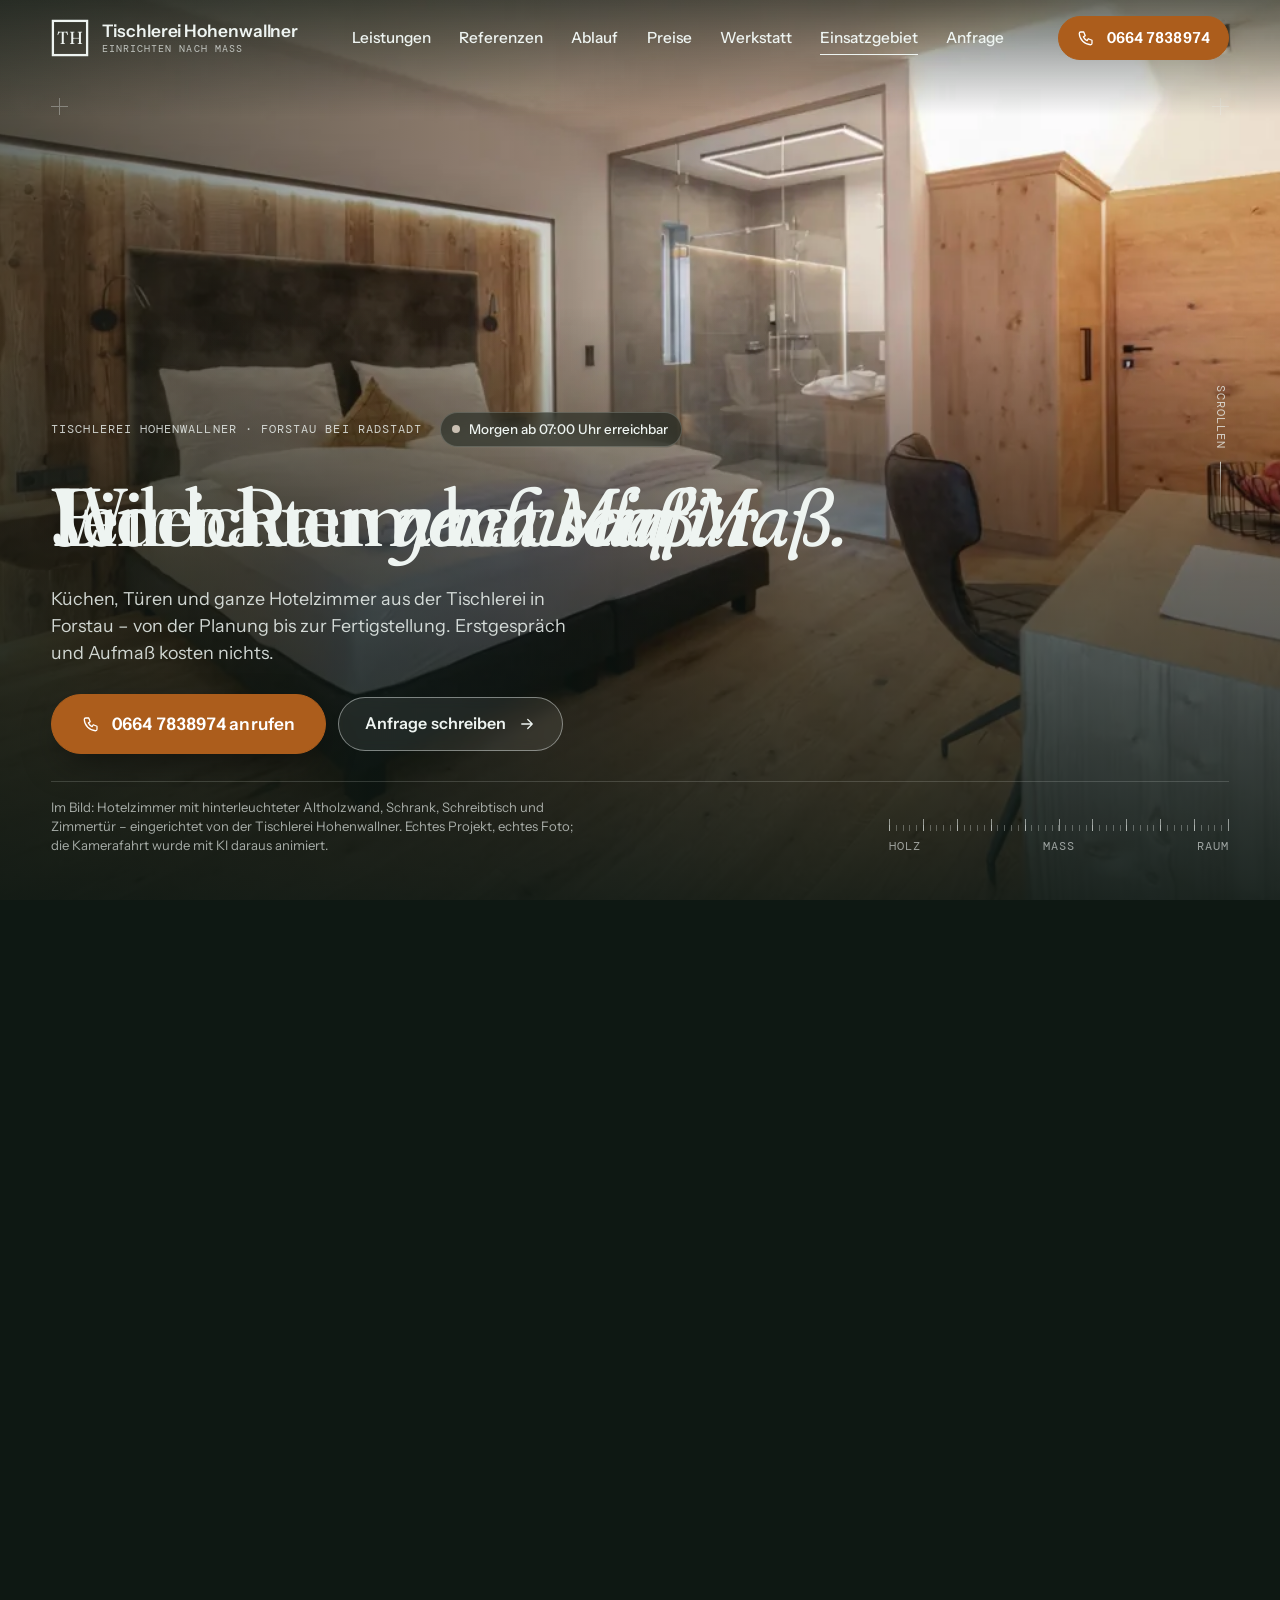
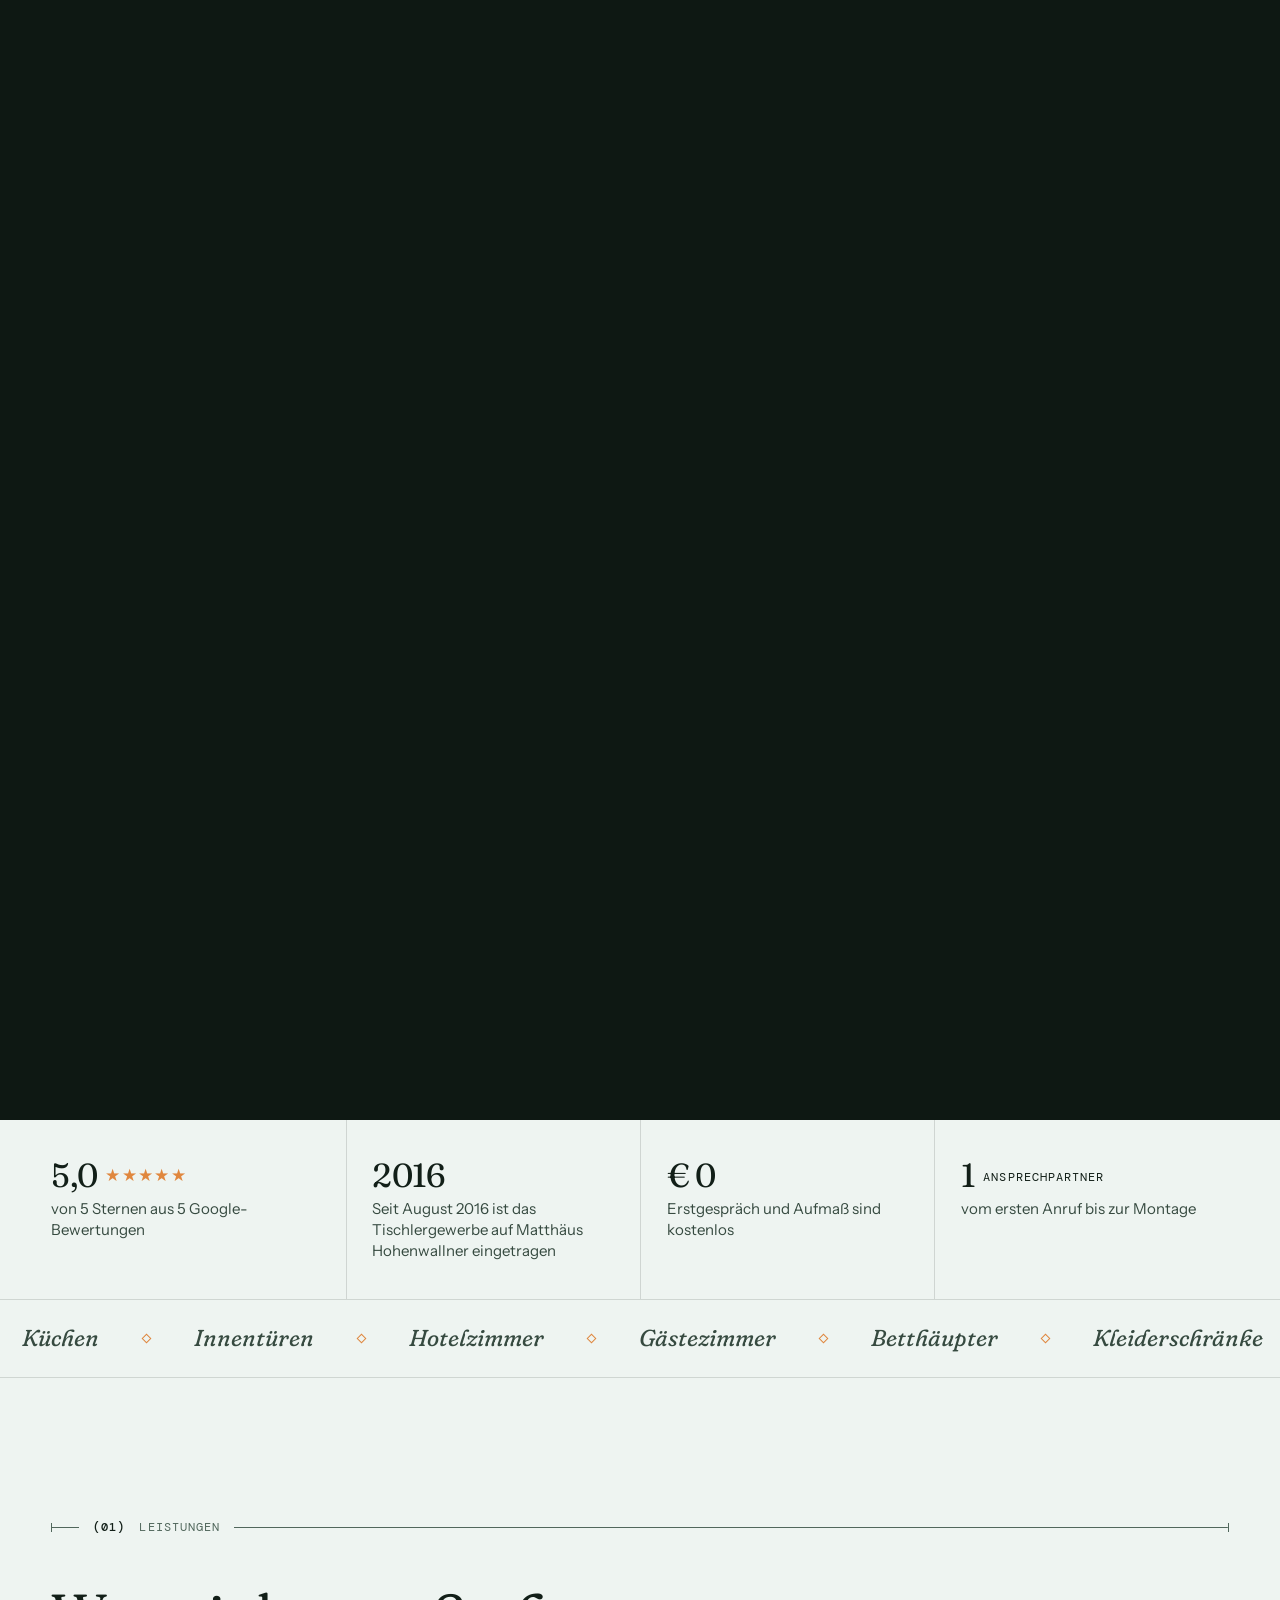
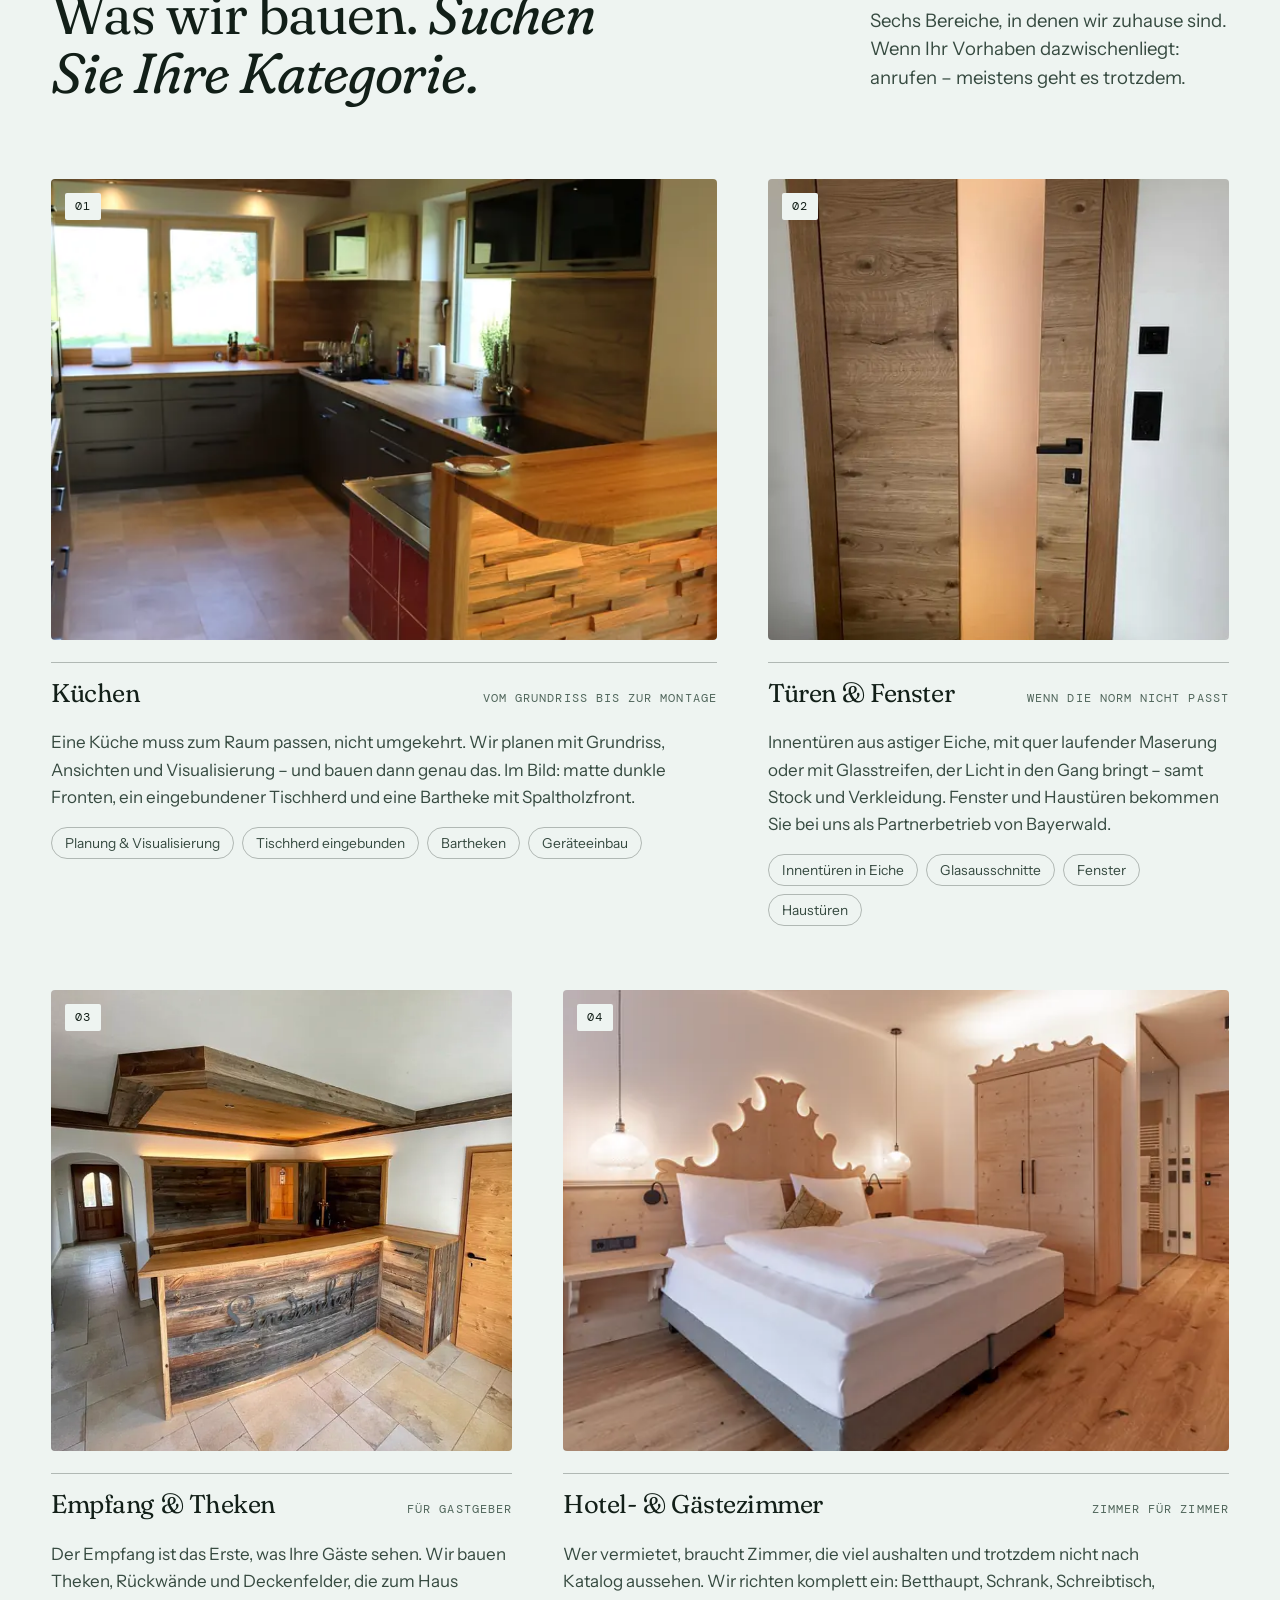
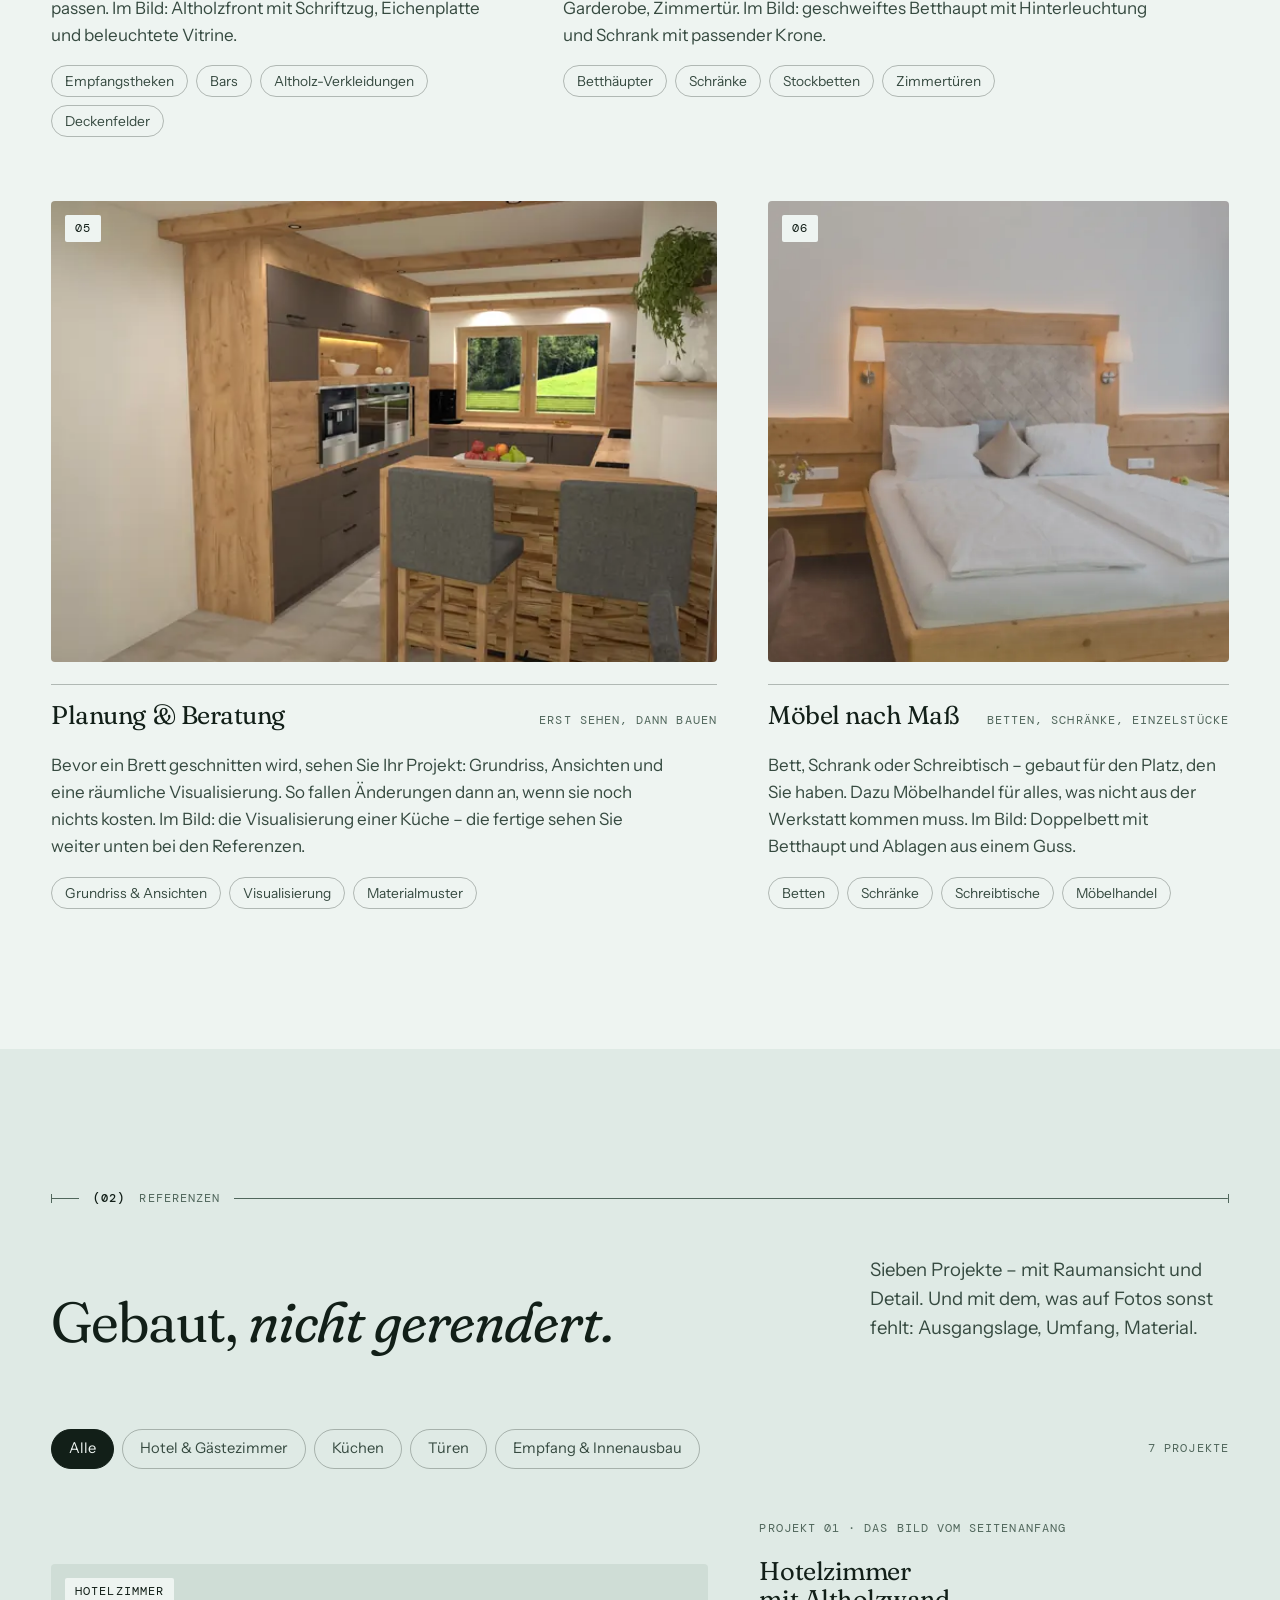
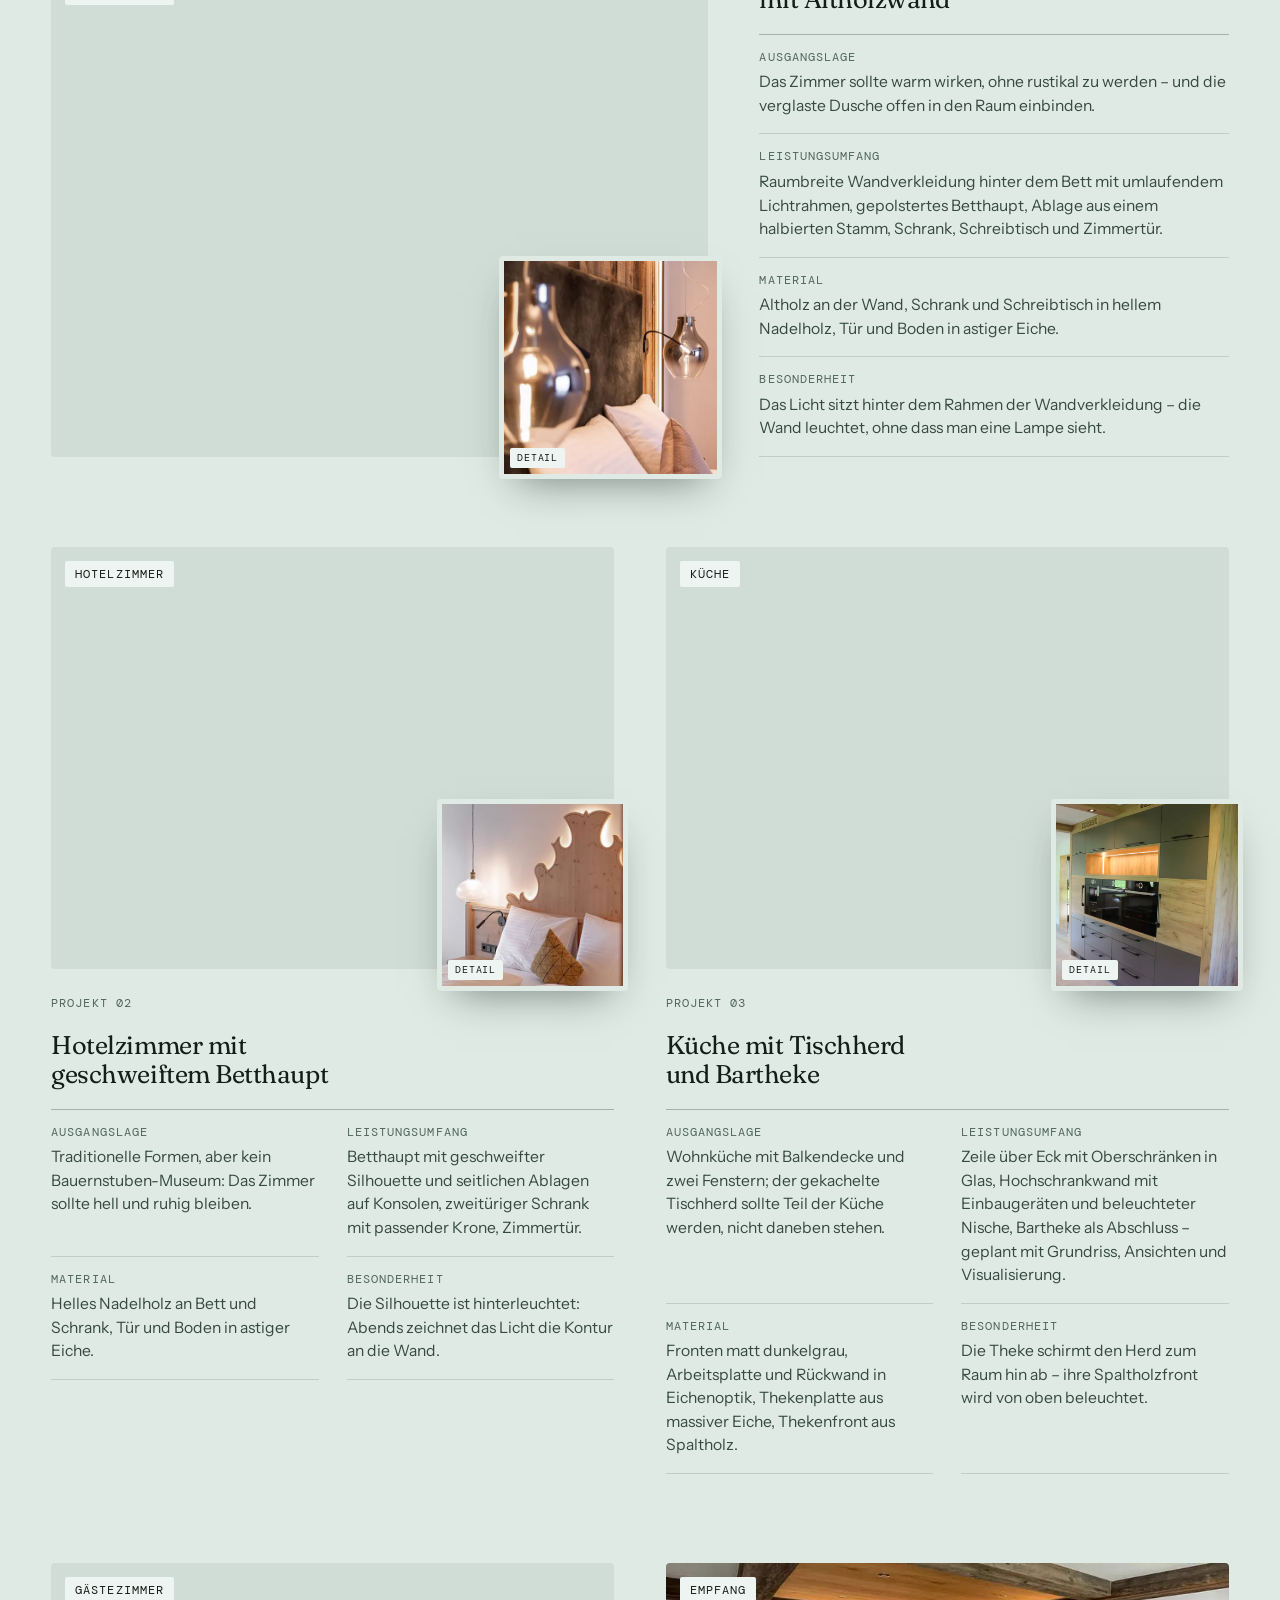
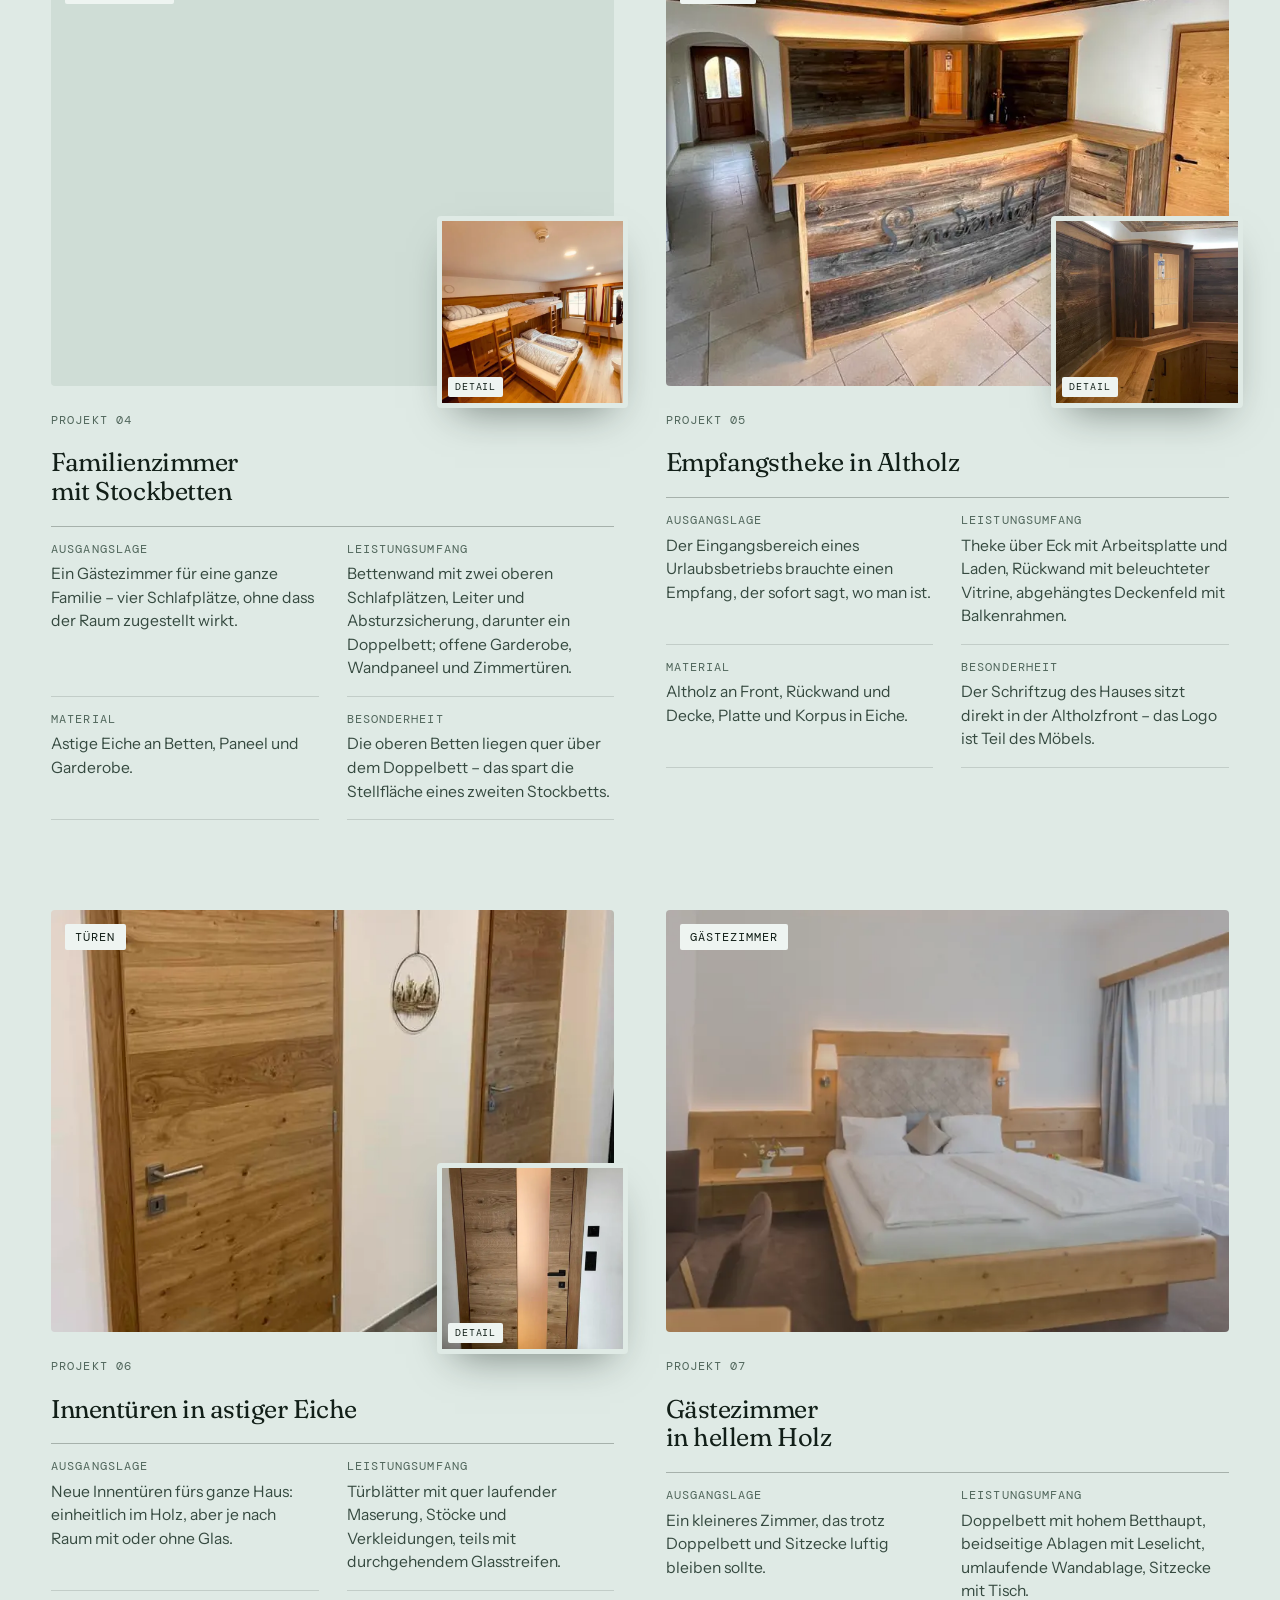
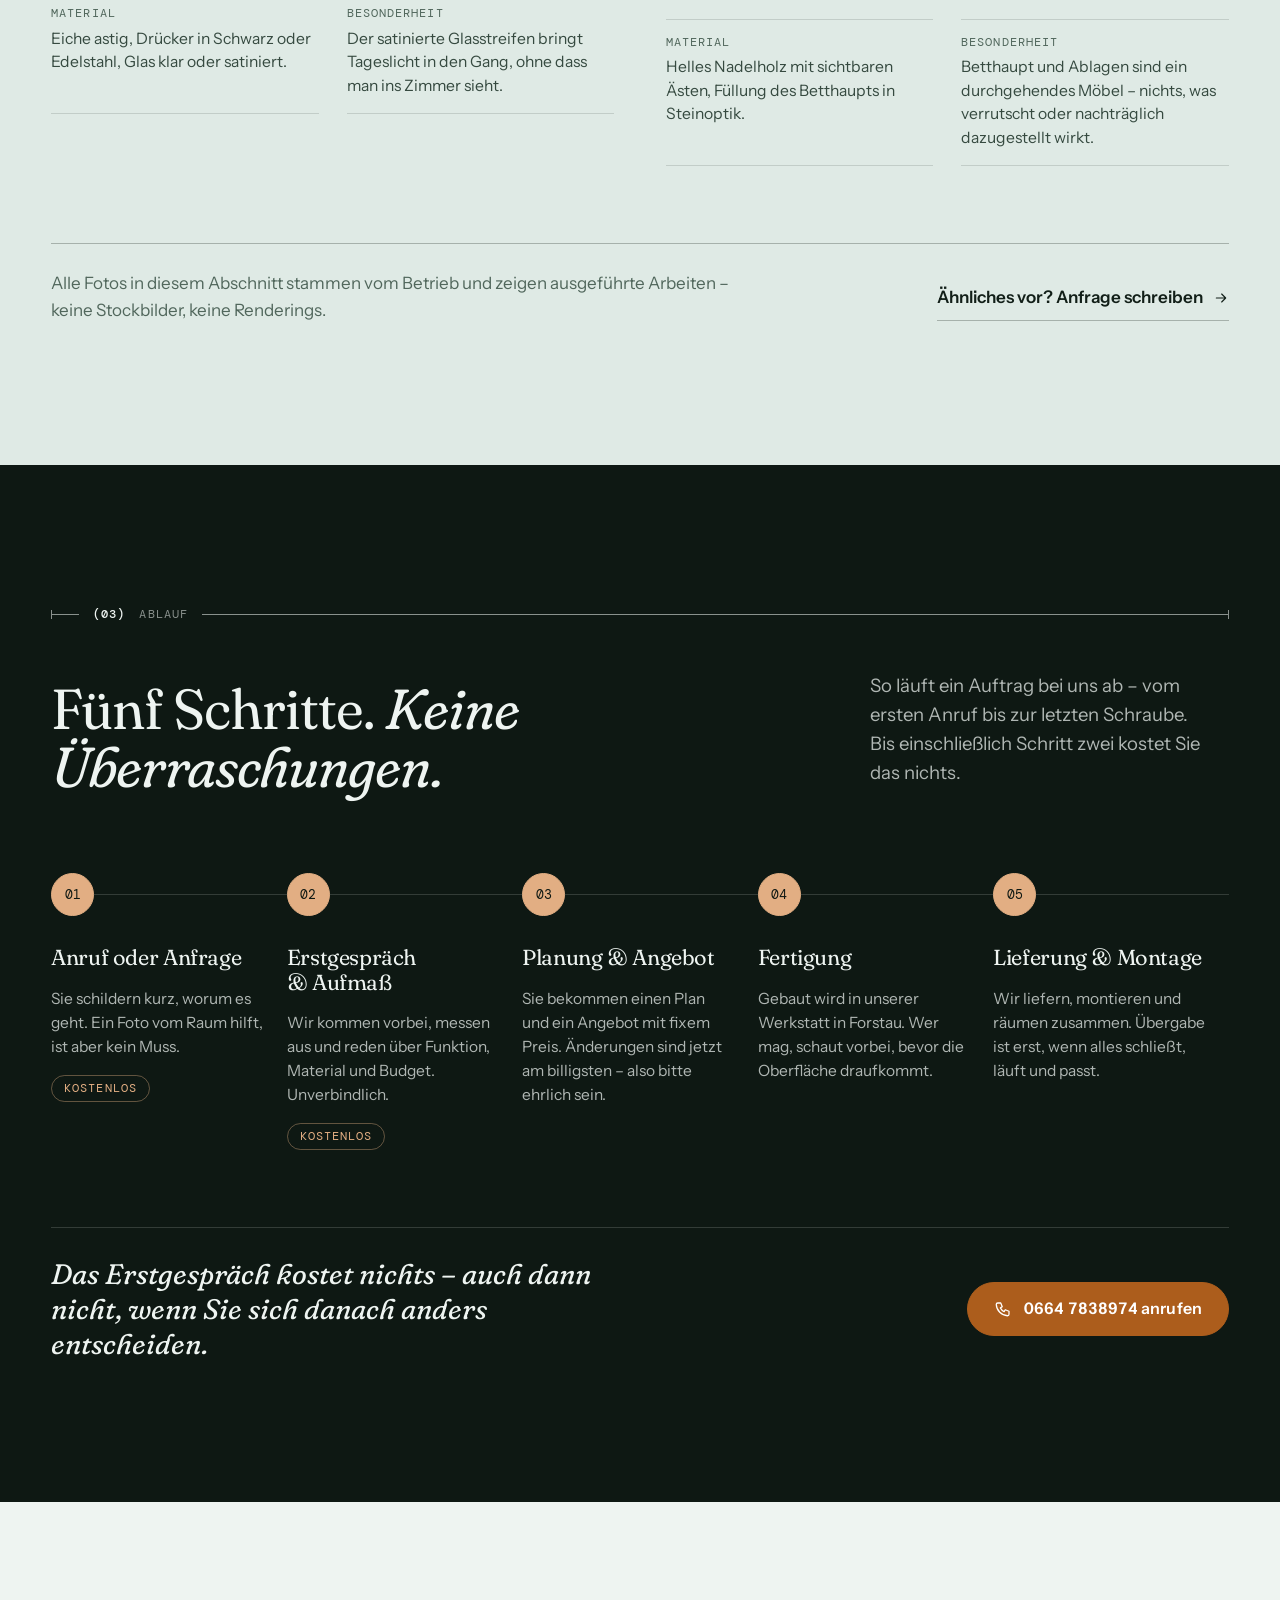
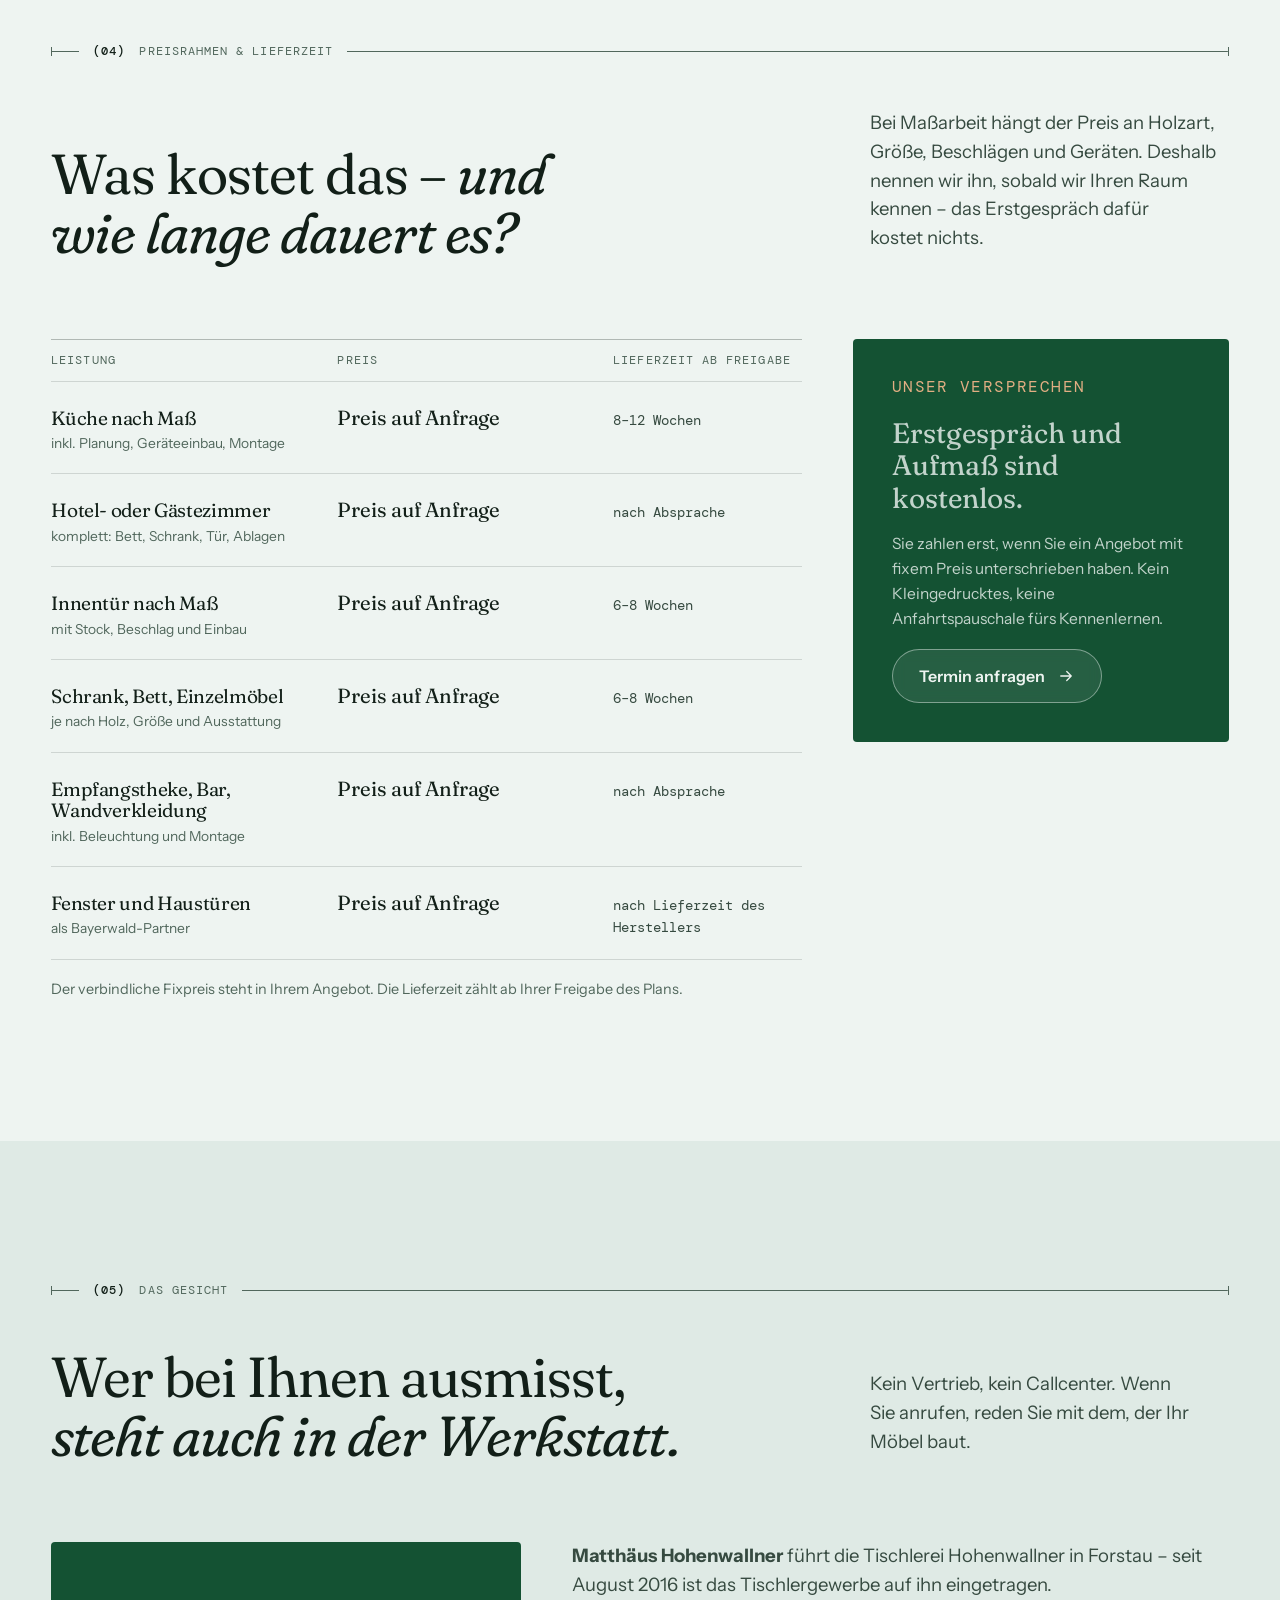
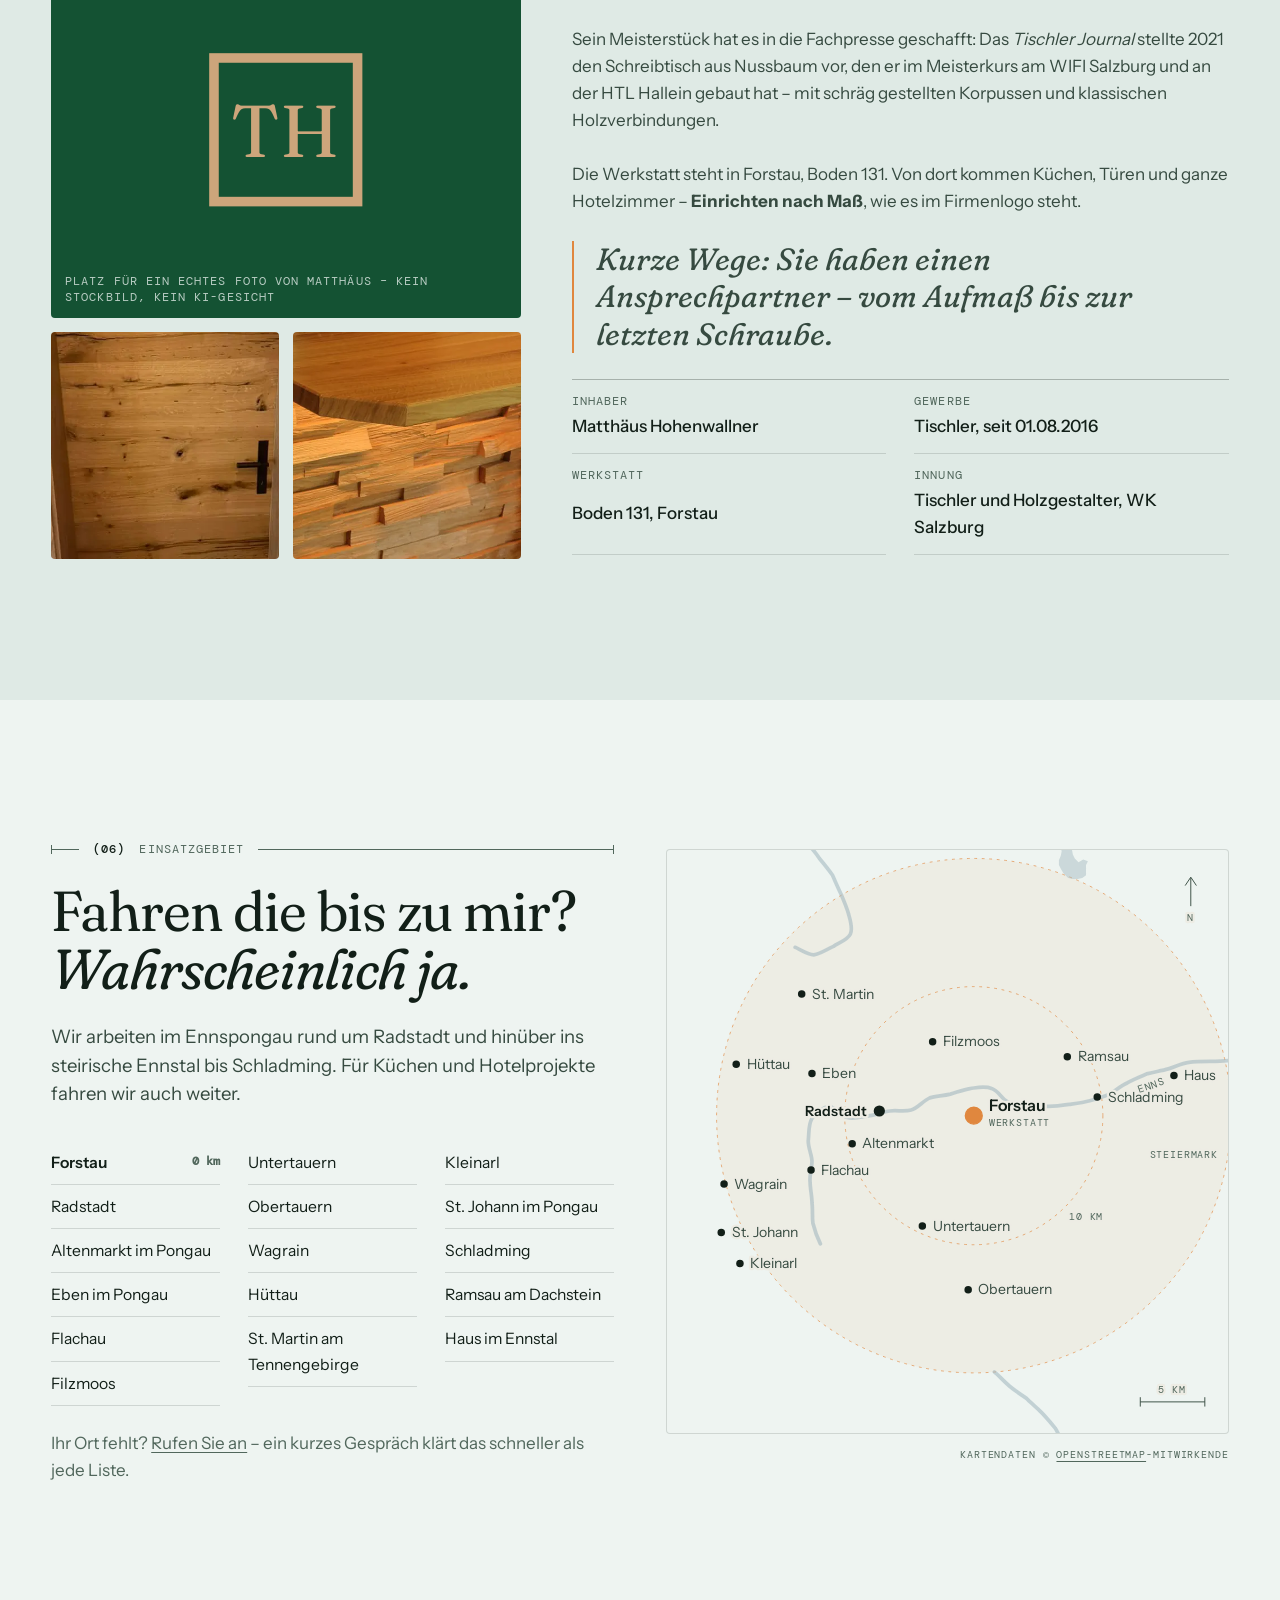
==== index.html @ 2b0f6ef0 "Vorschau Tischlerei Hohenwallner Co-Authored-By: Claude Fable 5.1 <noreply@anthropic.com>" ====
<!DOCTYPE html>
<html lang="de-AT">
<head>
  <meta charset="UTF-8" />
  <meta name="viewport" content="width=device-width, initial-scale=1.0, viewport-fit=cover" />
  <title>Tischlerei Hohenwallner Forstau · Möbel nach Maß</title>
  <meta name="description" content="Tischlerei Hohenwallner in Forstau bei Radstadt: Küchen, Innentüren, Hotel- und Gästezimmer, Fenster – Einrichten nach Maß. Tel. 0664 7838974" />
  <meta name="theme-color" content="#0E1813" />
  <meta name="robots" content="noindex, nofollow" />
  <meta name="format-detection" content="telephone=no" />
  <meta property="og:type" content="website" />
  <meta property="og:locale" content="de_AT" />
  <meta property="og:title" content="Tischlerei Hohenwallner · Einrichten nach Maß" />
  <meta property="og:description" content="Küchen, Türen und ganze Hotelzimmer aus Forstau – von der Planung bis zur Fertigstellung." />
  <meta property="og:image" content="assets/img/hero.webp" />
  <link rel="icon" type="image/svg+xml" href="assets/logo/favicon.svg" />

  <!-- Schriften lokal eingebunden – keine Anfragen an Dritte -->
  <link rel="preload" href="assets/fonts/fraunces-latin-full-normal.woff2" as="font" type="font/woff2" crossorigin />
  <link rel="preload" href="assets/fonts/instrument-sans-latin-wght-normal.woff2" as="font" type="font/woff2" crossorigin />
  <link rel="stylesheet" href="assets/css/fonts.css" />
  <link rel="preload" as="image" href="assets/img/hero-portrait.webp" media="(max-width: 820px) and (orientation: portrait)" />
  <link rel="preload" as="image" href="assets/img/hero.webp" imagesrcset="assets/img/hero-sm.webp 960w, assets/img/hero.webp 1920w" imagesizes="100vw" media="(min-width: 821px), (orientation: landscape)" />
  <link rel="stylesheet" href="assets/css/styles.css" />
  <link rel="stylesheet" href="assets/css/theme.css" />
  <script>document.documentElement.className += " js";</script>

  <script type="application/ld+json">
  {
    "@context": "https://schema.org",
    "@type": "HomeAndConstructionBusiness",
    "additionalType": "https://www.wikidata.org/wiki/Q208479",
    "name": "Tischlerei Hohenwallner – Matthäus Hohenwallner",
    "slogan": "Einrichten nach Maß",
    "description": "Tischlerei Hohenwallner in Forstau bei Radstadt: Küchen, Innentüren, Hotel- und Gästezimmer, Fenster und Haustüren – geplant und eingerichtet nach Maß.",
    "image": "assets/img/hero.webp",
    "telephone": "+436647838974",
    "email": "tischlerei.hohenwallner@sbg.at",
    "vatID": "ATU71222857",
    "priceRange": "€€–€€€",
    "address": {
      "@type": "PostalAddress",
      "streetAddress": "Boden 131",
      "postalCode": "5552",
      "addressLocality": "Forstau",
      "addressRegion": "Salzburg",
      "addressCountry": "AT"
    },
    "geo": {
      "@type": "GeoCoordinates",
      "latitude": 47.3813551,
      "longitude": 13.5606497
    },
    "openingHoursSpecification": [
      {
        "@type": "OpeningHoursSpecification",
        "dayOfWeek": [
          "Monday",
          "Tuesday",
          "Wednesday",
          "Thursday"
        ],
        "opens": "07:00",
        "closes": "17:00"
      },
      {
        "@type": "OpeningHoursSpecification",
        "dayOfWeek": "Friday",
        "opens": "07:00",
        "closes": "12:00"
      }
    ],
    "areaServed": [
      "Forstau",
      "Radstadt",
      "Altenmarkt im Pongau",
      "Eben im Pongau",
      "Flachau",
      "Filzmoos",
      "Untertauern",
      "Obertauern",
      "Wagrain",
      "Hüttau",
      "Sankt Martin am Tennengebirge",
      "Kleinarl",
      "Sankt Johann im Pongau",
      "Schladming",
      "Ramsau am Dachstein",
      "Haus im Ennstal"
    ],
    "hasMap": "https://www.google.com/maps/search/?api=1&query=Tischlerei+Hohenwallner+Boden+131+5552+Forstau"
  }
  </script>
</head>
<body>
  <a class="skip" href="#leistungen">Zum Inhalt springen</a>

  <svg width="0" height="0" style="position:absolute" aria-hidden="true" focusable="false">
    <symbol id="i-phone" viewBox="0 0 24 24" fill="none" stroke="currentColor" stroke-width="1.7" stroke-linecap="round" stroke-linejoin="round"><path d="M5 4h4l2 5-2.5 1.5a11 11 0 0 0 5 5L15 13l5 2v4a2 2 0 0 1-2 2A16 16 0 0 1 3 6a2 2 0 0 1 2-2Z"/></symbol>
    <symbol id="i-arrow" viewBox="0 0 24 24" fill="none" stroke="currentColor" stroke-width="1.7" stroke-linecap="round" stroke-linejoin="round"><path d="M5 12h14M13 6l6 6-6 6"/></symbol>
    <symbol id="i-upload" viewBox="0 0 24 24" fill="none" stroke="currentColor" stroke-width="1.6" stroke-linecap="round" stroke-linejoin="round"><rect x="3" y="4" width="18" height="16" rx="2"/><circle cx="8.5" cy="9.5" r="1.6"/><path d="m21 15-4.5-4.5L7 20"/></symbol>
    <symbol id="logo" viewBox="0 0 100 100"><rect x="5" y="5" width="90" height="90" fill="none" stroke="currentColor" stroke-width="6"/><text x="50" y="67" text-anchor="middle" font-family="Fraunces, Georgia, serif" font-size="46" fill="currentColor" stroke="none">TH</text></symbol>
  </svg>

  <!-- ========== Navigation + Sofortkontakt ========== -->
  <header class="nav" id="top">
    <div class="wrap nav__in">
      <a class="brand" href="#hero" aria-label="Tischlerei Hohenwallner – zum Seitenanfang">
        <svg viewBox="0 0 100 100" aria-hidden="true"><use href="#logo" /></svg>
        <span class="brand__txt">
          <span class="brand__name">Tischlerei Hohenwallner</span>
          <span class="brand__tag">Einrichten nach Maß</span>
        </span>
      </a>
      <nav class="nav__links" id="hauptmenue" aria-label="Hauptmenü">
        <a href="#leistungen">Leistungen</a>
        <a href="#referenzen">Referenzen</a>
        <a href="#ablauf">Ablauf</a>
        <a href="#preise">Preise</a>
        <a href="#werkstatt">Werkstatt</a>
        <a href="#gebiet">Einsatzgebiet</a>
        <a href="#anfrage">Anfrage</a>
      </nav>
      <div class="nav__cta">
        <a class="btn btn--call btn--sm" href="tel:+436647838974" aria-label="Tischlerei Hohenwallner anrufen: 0664 7838974">
          <svg aria-hidden="true"><use href="#i-phone" /></svg><span class="num">0664 7838974</span>
        </a>
        <button class="nav__toggle" type="button" aria-expanded="false" aria-controls="hauptmenue" aria-label="Menü öffnen"><span></span></button>
      </div>
    </div>
  </header>

  <main>
    <!-- ========== HERO · die Kamerafahrt (Scroll-Scrub) ========== -->
    <section class="hero" id="hero" aria-label="Tischlerei Hohenwallner – Einrichten nach Maß">
      <div class="hero__sticky">
        <picture>
          <source media="(max-width: 820px) and (orientation: portrait)" srcset="assets/img/hero-portrait.webp" width="800" height="900" />
          <img class="hero__poster" src="assets/img/hero.webp" srcset="assets/img/hero-sm.webp 960w, assets/img/hero.webp 1920w" sizes="100vw" width="1920" height="1080" alt="Hotelzimmer mit hinterleuchteter Altholzwand hinter dem Bett, verglaster Dusche, Schrank und Zimmertür in hellem Holz und Eichenboden" fetchpriority="high" />
        </picture>
        <canvas aria-hidden="true"></canvas>
        <div class="hero__shade"></div>
        <div class="hero__grid" aria-hidden="true"><i></i><i></i></div>

        <div class="hero__body wrap">
          <div class="hero__eyebrow">
            <span class="mono">Tischlerei Hohenwallner · Forstau bei Radstadt</span>
            <span class="status" data-status><i></i><span data-status-text>Mo–Do 7–17 Uhr, Fr 7–12 Uhr</span></span>
          </div>

          <div class="hero__lines" style="--wort:10">
            <h1 class="reveal-line" data-in="0" data-out="0.31"><span class="vh">Tischlerei Hohenwallner in Forstau bei Radstadt: </span>Einrichten <em>nach Maß.</em></h1>
            <p class="display reveal-line" data-in="0.33" data-out="0.65">Jeder Raum hat <em>sein Maß.</em></p>
            <p class="display reveal-line" data-in="0.67" data-out="1">Wir bauen <em>genau dafür.</em></p>
          </div>

          <p class="hero__sub">Küchen, Türen und ganze Hotelzimmer aus der Tischlerei in Forstau – von der Planung bis zur Fertigstellung. Erstgespräch und Aufmaß kosten nichts.</p>

          <!-- 1 · Sofortkontakt: ohne Scrollen sichtbar, am Handy ein Tipp -->
          <div class="hero__cta">
            <a class="btn btn--call" href="tel:+436647838974">
              <svg aria-hidden="true"><use href="#i-phone" /></svg><span><span class="num">0664 7838974</span> anrufen</span>
            </a>
            <a class="btn btn--ghost-light" href="#anfrage">Anfrage schreiben <svg aria-hidden="true"><use href="#i-arrow" /></svg></a>
          </div>

          <div class="hero__foot">
            <p class="hero__caption">Im Bild: Hotelzimmer mit hinterleuchteter Altholzwand, Schrank, Schreibtisch und Zimmertür – eingerichtet von der Tischlerei Hohenwallner. Echtes Projekt, echtes Foto; die Kamerafahrt wurde mit KI daraus animiert.</p>
            <div class="ruler" aria-hidden="true">
              <div class="ruler__bar"><div class="ruler__fill" data-ruler-fill></div></div>
              <div class="ruler__lab mono"><span>Holz</span><span>Maß</span><span>Raum</span></div>
            </div>
          </div>
        </div>
        <div class="scroll-hint mono" aria-hidden="true">Scrollen</div>
      </div>
    </section>

    <!-- ========== Vertrauensleiste ========== -->
    <section class="trust" aria-label="Auf einen Blick">
      <div class="wrap trust__in">
        <div class="trust__item reveal">
          <div class="trust__big">5,0 <span class="stars" aria-hidden="true">★★★★★</span></div>
          <p>von 5 Sternen aus 5 Google-Bewertungen</p>
        </div>
        <div class="trust__item reveal" style="--d:.08s">
          <div class="trust__big">2016</div>
          <p>Seit August 2016 ist das Tischlergewerbe auf Matthäus Hohenwallner eingetragen</p>
        </div>
        <div class="trust__item reveal" style="--d:.16s">
          <div class="trust__big">€ 0</div>
          <p>Erstgespräch und Aufmaß sind kostenlos</p>
        </div>
        <div class="trust__item reveal" style="--d:.24s">
          <div class="trust__big">1 <span class="mono" style="transform:translateY(-.5em)">Ansprechpartner</span></div>
          <p>vom ersten Anruf bis zur Montage</p>
        </div>
      </div>
    </section>

    <div class="marquee" aria-label="Was wir bauen">
      <div class="marquee__track">
        <span>Küchen</span><span>Innentüren</span><span>Hotelzimmer</span><span>Gästezimmer</span><span>Betthäupter</span><span>Kleiderschränke</span><span>Stockbetten</span><span>Empfangstheken</span><span>Bartheken</span><span>Altholz-Verkleidungen</span><span>Fenster</span><span>Haustüren</span>
      </div>
    </div>

    <!-- ========== 2 · LEISTUNGEN ========== -->
    <section class="sec" id="leistungen">
      <div class="wrap">
        <header class="sec-head">
          <p class="dim mono"><b>(01)</b> Leistungen</p>
          <h2 class="reveal">Was wir bauen. <em>Suchen Sie Ihre Kategorie.</em></h2>
          <p class="lead reveal" style="--d:.1s">Sechs Bereiche, in denen wir zuhause sind. Wenn Ihr Vorhaben dazwischenliegt: anrufen – meistens geht es trotzdem.</p>
        </header>

        <div class="svc-grid">
          <article class="svc svc--wide reveal">
            <div class="svc__img">
              <img src="assets/img/leistung-kueche-sm.webp" srcset="assets/img/leistung-kueche-sm.webp 760w, assets/img/leistung-kueche.webp 1400w" sizes="(max-width: 900px) 100vw, 58vw" width="1400" height="788" alt="Küche über Eck mit matt dunkelgrauen Fronten, Arbeitsplatte und Rückwand in Eichenoptik, rot gekacheltem Tischherd und Bartheke mit Spaltholzfront" loading="lazy" decoding="async" />
              <span class="svc__no mono">01</span>
            </div>
            <div class="svc__head"><h3>Küchen</h3><span class="mono muted">Vom Grundriss bis zur Montage</span></div>
            <div class="svc__body">
              <p>Eine Küche muss zum Raum passen, nicht umgekehrt. Wir planen mit Grundriss, Ansichten und Visualisierung – und bauen dann genau das. Im Bild: matte dunkle Fronten, ein eingebundener Tischherd und eine Bartheke mit Spaltholzfront.</p>
              <ul class="chips"><li class="chip">Planung &amp; Visualisierung</li><li class="chip">Tischherd eingebunden</li><li class="chip">Bartheken</li><li class="chip">Geräteeinbau</li></ul>
            </div>
          </article>

          <article class="svc reveal" style="--d:.1s">
            <div class="svc__img">
              <img src="assets/img/leistung-tueren-sm.webp" srcset="assets/img/leistung-tueren-sm.webp 620w, assets/img/leistung-tueren.webp 620w" sizes="(max-width: 900px) 100vw, 40vw" width="620" height="774" alt="Innentür aus astiger Eiche mit quer laufender Maserung, senkrechtem satiniertem Glasstreifen und schwarzem Drücker" loading="lazy" decoding="async" />
              <span class="svc__no mono">02</span>
            </div>
            <div class="svc__head"><h3>Türen &amp; Fenster</h3><span class="mono muted">Wenn die Norm nicht passt</span></div>
            <div class="svc__body">
              <p>Innentüren aus astiger Eiche, mit quer laufender Maserung oder mit Glasstreifen, der Licht in den Gang bringt – samt Stock und Verkleidung. Fenster und Haustüren bekommen Sie bei uns als Partnerbetrieb von Bayerwald.</p>
              <ul class="chips"><li class="chip">Innentüren in Eiche</li><li class="chip">Glasausschnitte</li><li class="chip">Fenster</li><li class="chip">Haustüren</li></ul>
            </div>
          </article>

          <article class="svc reveal">
            <div class="svc__img">
              <img src="assets/img/leistung-empfang-sm.webp" srcset="assets/img/leistung-empfang-sm.webp 700w, assets/img/leistung-empfang.webp 760w" sizes="(max-width: 900px) 100vw, 40vw" width="760" height="950" alt="Empfangstheke über Eck mit Altholzfront und Schriftzug, Eichenplatte, Rückwand mit beleuchteter Vitrine und abgehängtem Deckenfeld aus Altholzbalken" loading="lazy" decoding="async" />
              <span class="svc__no mono">03</span>
            </div>
            <div class="svc__head"><h3>Empfang &amp; Theken</h3><span class="mono muted">Für Gastgeber</span></div>
            <div class="svc__body">
              <p>Der Empfang ist das Erste, was Ihre Gäste sehen. Wir bauen Theken, Rückwände und Deckenfelder, die zum Haus passen. Im Bild: Altholzfront mit Schriftzug, Eichenplatte und beleuchtete Vitrine.</p>
              <ul class="chips"><li class="chip">Empfangstheken</li><li class="chip">Bars</li><li class="chip">Altholz-Verkleidungen</li><li class="chip">Deckenfelder</li></ul>
            </div>
          </article>

          <article class="svc svc--wide reveal" style="--d:.1s">
            <div class="svc__img">
              <img src="assets/img/leistung-hotel-sm.webp" srcset="assets/img/leistung-hotel-sm.webp 760w, assets/img/leistung-hotel.webp 1400w" sizes="(max-width: 900px) 100vw, 58vw" width="1400" height="788" alt="Hotelzimmer mit geschweiftem, hinterleuchtetem Betthaupt aus hellem Holz, zweitürigem Schrank mit passender Krone, verglastem Bad und Eichentür" loading="lazy" decoding="async" />
              <span class="svc__no mono">04</span>
            </div>
            <div class="svc__head"><h3>Hotel- &amp; Gästezimmer</h3><span class="mono muted">Zimmer für Zimmer</span></div>
            <div class="svc__body">
              <p>Wer vermietet, braucht Zimmer, die viel aushalten und trotzdem nicht nach Katalog aussehen. Wir richten komplett ein: Betthaupt, Schrank, Schreibtisch, Garderobe, Zimmertür. Im Bild: geschweiftes Betthaupt mit Hinterleuchtung und Schrank mit passender Krone.</p>
              <ul class="chips"><li class="chip">Betthäupter</li><li class="chip">Schränke</li><li class="chip">Stockbetten</li><li class="chip">Zimmertüren</li></ul>
            </div>
          </article>

          <article class="svc svc--wide reveal">
            <div class="svc__img">
              <img src="assets/img/leistung-planung-sm.webp" srcset="assets/img/leistung-planung-sm.webp 760w, assets/img/leistung-planung.webp 1400w" sizes="(max-width: 900px) 100vw, 58vw" width="1400" height="788" alt="Visualisierung aus der Planung: Küche mit Hochschrankwand, Bartheke mit zwei Hockern und Balkendecke – am Computer erstellt, kein Foto" loading="lazy" decoding="async" />
              <span class="svc__no mono">05</span>
            </div>
            <div class="svc__head"><h3>Planung &amp; Beratung</h3><span class="mono muted">Erst sehen, dann bauen</span></div>
            <div class="svc__body">
              <p>Bevor ein Brett geschnitten wird, sehen Sie Ihr Projekt: Grundriss, Ansichten und eine räumliche Visualisierung. So fallen Änderungen dann an, wenn sie noch nichts kosten. Im Bild: die Visualisierung einer Küche – die fertige sehen Sie weiter unten bei den Referenzen.</p>
              <ul class="chips"><li class="chip">Grundriss &amp; Ansichten</li><li class="chip">Visualisierung</li><li class="chip">Materialmuster</li></ul>
            </div>
          </article>

          <article class="svc reveal" style="--d:.1s">
            <div class="svc__img">
              <img src="assets/img/leistung-moebel-sm.webp" srcset="assets/img/leistung-moebel-sm.webp 700w, assets/img/leistung-moebel.webp 864w" sizes="(max-width: 900px) 100vw, 40vw" width="864" height="1080" alt="Doppelbett mit hohem, indirekt beleuchtetem Betthaupt und seitlichen Ablagen aus hellem Holz" loading="lazy" decoding="async" />
              <span class="svc__no mono">06</span>
            </div>
            <div class="svc__head"><h3>Möbel nach Maß</h3><span class="mono muted">Betten, Schränke, Einzelstücke</span></div>
            <div class="svc__body">
              <p>Bett, Schrank oder Schreibtisch – gebaut für den Platz, den Sie haben. Dazu Möbelhandel für alles, was nicht aus der Werkstatt kommen muss. Im Bild: Doppelbett mit Betthaupt und Ablagen aus einem Guss.</p>
              <ul class="chips"><li class="chip">Betten</li><li class="chip">Schränke</li><li class="chip">Schreibtische</li><li class="chip">Möbelhandel</li></ul>
            </div>
          </article>

        </div>
      </div>
    </section>

    <!-- ========== 3 · REFERENZEN mit Kontext (entfällt, solange referenzen.projekte leer ist) ========== -->
    <section class="sec sec--tint" id="referenzen">
      <div class="wrap">
        <header class="sec-head">
          <p class="dim mono"><b>(02)</b> Referenzen</p>
          <h2 class="reveal">Gebaut, <em>nicht gerendert.</em></h2>
          <p class="lead reveal" style="--d:.1s">Sieben Projekte – mit Raumansicht und Detail. Und mit dem, was auf Fotos sonst fehlt: Ausgangslage, Umfang, Material.</p>
        </header>

        <div class="ref-tools">
          <div class="chips" role="group" aria-label="Referenzen filtern">
            <button class="chip" type="button" data-filter="alle" aria-pressed="true">Alle</button>
            <button class="chip" type="button" data-filter="hotel" aria-pressed="false">Hotel &amp; Gästezimmer</button>
            <button class="chip" type="button" data-filter="kueche" aria-pressed="false">Küchen</button>
            <button class="chip" type="button" data-filter="tueren" aria-pressed="false">Türen</button>
            <button class="chip" type="button" data-filter="innenausbau" aria-pressed="false">Empfang &amp; Innenausbau</button>
          </div>
          <p class="mono muted" data-ref-count aria-live="polite">7 Projekte</p>
        </div>

        <div class="ref-grid">
          <article class="ref ref--feature reveal" data-cat="hotel">
            <figure class="ref__media" data-gallery='[{"src":"assets/img/ref-altholz-raum.webp","sm":"assets/img/ref-altholz-raum-sm.webp","alt":"Hotelzimmer mit raumbreiter, hinterleuchteter Altholzwand hinter dem Bett, verglaster Dusche, Schrank, Schreibtisch und Eichentür","label":"Raum"},{"src":"assets/img/ref-altholz-detail.webp","sm":"assets/img/ref-altholz-detail-sm.webp","alt":"Detail: gepolstertes Betthaupt vor Altholz, daneben eine Pendelleuchte aus Rauchglas","label":"Detail"},{"src":"assets/img/ref-altholz-zimmer2.webp","sm":"assets/img/ref-altholz-zimmer2-sm.webp","alt":"Weiteres Zimmer derselben Serie: Bett mit Altholzwand und Lichtrahmen, Schrank mit Krone, Schreibtisch am Fenster","label":"Zweites Zimmer"}]'>
              <div class="ref__main"><img src="assets/img/ref-altholz-raum-sm.webp" srcset="assets/img/ref-altholz-raum-sm.webp 800w, assets/img/ref-altholz-raum.webp 1600w" sizes="(max-width: 900px) 100vw, 56vw" width="1600" height="1066" alt="Hotelzimmer mit raumbreiter, hinterleuchteter Altholzwand hinter dem Bett, verglaster Dusche, Schrank, Schreibtisch und Eichentür" loading="lazy" decoding="async" /></div>
              <span class="ref__tag mono">Hotelzimmer</span>
              <button class="ref__detail" type="button" aria-label="Ansicht wechseln: Detail"><img src="assets/img/ref-altholz-detail-sm.webp" width="600" height="478" alt="" loading="lazy" decoding="async" /><span class="mono">Detail</span></button>
            </figure>
            <div class="ref__txt">
              <p class="mono muted">Projekt 01 · das Bild vom Seitenanfang</p>
              <h3>Hotelzimmer mit Altholzwand</h3>
              <dl class="facts">
                <div><dt class="mono">Ausgangslage</dt><dd>Das Zimmer sollte warm wirken, ohne rustikal zu werden – und die verglaste Dusche offen in den Raum einbinden.</dd></div>
                <div><dt class="mono">Leistungsumfang</dt><dd>Raumbreite Wandverkleidung hinter dem Bett mit umlaufendem Lichtrahmen, gepolstertes Betthaupt, Ablage aus einem halbierten Stamm, Schrank, Schreibtisch und Zimmertür.</dd></div>
                <div><dt class="mono">Material</dt><dd>Altholz an der Wand, Schrank und Schreibtisch in hellem Nadelholz, Tür und Boden in astiger Eiche.</dd></div>
                <div><dt class="mono">Besonderheit</dt><dd>Das Licht sitzt hinter dem Rahmen der Wandverkleidung – die Wand leuchtet, ohne dass man eine Lampe sieht.</dd></div>
              </dl>
            </div>
          </article>

          <article class="ref reveal" data-cat="hotel">
            <figure class="ref__media" data-gallery='[{"src":"assets/img/ref-betthaupt-raum.webp","sm":"assets/img/ref-betthaupt-raum-sm.webp","alt":"Helles Hotelzimmer mit geschweiftem Betthaupt, Ablagen auf Konsolen, zweitürigem Schrank mit geschweifter Krone und Eichentür","label":"Raum"},{"src":"assets/img/ref-betthaupt-detail.webp","sm":"assets/img/ref-betthaupt-detail-sm.webp","alt":"Detail: die hinterleuchtete, geschweifte Kontur des Betthaupts mit Pendelleuchte und Leselampe","label":"Detail"}]'>
              <div class="ref__main"><img src="assets/img/ref-betthaupt-raum-sm.webp" srcset="assets/img/ref-betthaupt-raum-sm.webp 800w, assets/img/ref-betthaupt-raum.webp 1600w" sizes="(max-width: 900px) 100vw, 46vw" width="1600" height="1066" alt="Helles Hotelzimmer mit geschweiftem Betthaupt, Ablagen auf Konsolen, zweitürigem Schrank mit geschweifter Krone und Eichentür" loading="lazy" decoding="async" /></div>
              <span class="ref__tag mono">Hotelzimmer</span>
              <button class="ref__detail" type="button" aria-label="Ansicht wechseln: Detail"><img src="assets/img/ref-betthaupt-detail-sm.webp" width="422" height="518" alt="" loading="lazy" decoding="async" /><span class="mono">Detail</span></button>
            </figure>
            <div class="ref__txt">
              <p class="mono muted">Projekt 02</p>
              <h3>Hotelzimmer mit geschweiftem Betthaupt</h3>
              <dl class="facts">
                <div><dt class="mono">Ausgangslage</dt><dd>Traditionelle Formen, aber kein Bauernstuben-Museum: Das Zimmer sollte hell und ruhig bleiben.</dd></div>
                <div><dt class="mono">Leistungsumfang</dt><dd>Betthaupt mit geschweifter Silhouette und seitlichen Ablagen auf Konsolen, zweitüriger Schrank mit passender Krone, Zimmertür.</dd></div>
                <div><dt class="mono">Material</dt><dd>Helles Nadelholz an Bett und Schrank, Tür und Boden in astiger Eiche.</dd></div>
                <div><dt class="mono">Besonderheit</dt><dd>Die Silhouette ist hinterleuchtet: Abends zeichnet das Licht die Kontur an die Wand.</dd></div>
              </dl>
            </div>
          </article>

          <article class="ref reveal" data-cat="kueche" style="--d:.1s">
            <figure class="ref__media" data-gallery='[{"src":"assets/img/ref-kueche-raum.webp","sm":"assets/img/ref-kueche-raum-sm.webp","alt":"Wohnküche mit Balkendecke: Zeile über Eck mit dunkelgrauen Fronten, Glas-Oberschränken, rot gekacheltem Tischherd und Bartheke mit Spaltholzfront","label":"Raum"},{"src":"assets/img/ref-kueche-detail.webp","sm":"assets/img/ref-kueche-detail-sm.webp","alt":"Detail: Hochschrankwand mit zwei Einbaugeräten und beleuchteter Nische, eingefasst von einer Wange in Eichenoptik","label":"Detail"},{"src":"assets/img/ref-kueche-herd.webp","sm":"assets/img/ref-kueche-herd-sm.webp","alt":"Fensterseite der Küche mit Kochfeld, Glas-Oberschränken und dem rot gekachelten Tischherd am Ende der Zeile","label":"Herdseite"}]'>
              <div class="ref__main"><img src="assets/img/ref-kueche-raum-sm.webp" srcset="assets/img/ref-kueche-raum-sm.webp 800w, assets/img/ref-kueche-raum.webp 1600w" sizes="(max-width: 900px) 100vw, 46vw" width="1600" height="1066" alt="Wohnküche mit Balkendecke: Zeile über Eck mit dunkelgrauen Fronten, Glas-Oberschränken, rot gekacheltem Tischherd und Bartheke mit Spaltholzfront" loading="lazy" decoding="async" /></div>
              <span class="ref__tag mono">Küche</span>
              <button class="ref__detail" type="button" aria-label="Ansicht wechseln: Detail"><img src="assets/img/ref-kueche-detail-sm.webp" width="640" height="800" alt="" loading="lazy" decoding="async" /><span class="mono">Detail</span></button>
            </figure>
            <div class="ref__txt">
              <p class="mono muted">Projekt 03</p>
              <h3>Küche mit Tischherd und Bartheke</h3>
              <dl class="facts">
                <div><dt class="mono">Ausgangslage</dt><dd>Wohnküche mit Balkendecke und zwei Fenstern; der gekachelte Tischherd sollte Teil der Küche werden, nicht daneben stehen.</dd></div>
                <div><dt class="mono">Leistungsumfang</dt><dd>Zeile über Eck mit Oberschränken in Glas, Hochschrankwand mit Einbaugeräten und beleuchteter Nische, Bartheke als Abschluss – geplant mit Grundriss, Ansichten und Visualisierung.</dd></div>
                <div><dt class="mono">Material</dt><dd>Fronten matt dunkelgrau, Arbeitsplatte und Rückwand in Eichenoptik, Thekenplatte aus massiver Eiche, Thekenfront aus Spaltholz.</dd></div>
                <div><dt class="mono">Besonderheit</dt><dd>Die Theke schirmt den Herd zum Raum hin ab – ihre Spaltholzfront wird von oben beleuchtet.</dd></div>
              </dl>
            </div>
          </article>

          <article class="ref reveal" data-cat="hotel">
            <figure class="ref__media" data-gallery='[{"src":"assets/img/ref-stockbett-raum.webp","sm":"assets/img/ref-stockbett-raum-sm.webp","alt":"Gästezimmer mit Bettenwand aus Eiche: oben zwei Schlafplätze mit Leiter, darunter ein Doppelbett, daneben eine offene Garderobe","label":"Raum"},{"src":"assets/img/ref-stockbett-detail.webp","sm":"assets/img/ref-stockbett-detail-sm.webp","alt":"Detail: obere Schlafplätze mit Absturzsicherung und Leiter, darunter das quer gestellte Doppelbett","label":"Detail"},{"src":"assets/img/ref-stockbett-zimmer.webp","sm":"assets/img/ref-stockbett-zimmer-sm.webp","alt":"Weiteres Zimmer: Doppelbett unter der Dachschräge mit Holzverkleidung und Trennwand aus Eiche","label":"Zweites Zimmer"}]'>
              <div class="ref__main"><img src="assets/img/ref-stockbett-raum-sm.webp" srcset="assets/img/ref-stockbett-raum-sm.webp 800w, assets/img/ref-stockbett-raum.webp 960w" sizes="(max-width: 900px) 100vw, 46vw" width="960" height="720" alt="Gästezimmer mit Bettenwand aus Eiche: oben zwei Schlafplätze mit Leiter, darunter ein Doppelbett, daneben eine offene Garderobe" loading="lazy" decoding="async" /></div>
              <span class="ref__tag mono">Gästezimmer</span>
              <button class="ref__detail" type="button" aria-label="Ansicht wechseln: Detail"><img src="assets/img/ref-stockbett-detail-sm.webp" width="600" height="750" alt="" loading="lazy" decoding="async" /><span class="mono">Detail</span></button>
            </figure>
            <div class="ref__txt">
              <p class="mono muted">Projekt 04</p>
              <h3>Familienzimmer mit Stockbetten</h3>
              <dl class="facts">
                <div><dt class="mono">Ausgangslage</dt><dd>Ein Gästezimmer für eine ganze Familie – vier Schlafplätze, ohne dass der Raum zugestellt wirkt.</dd></div>
                <div><dt class="mono">Leistungsumfang</dt><dd>Bettenwand mit zwei oberen Schlafplätzen, Leiter und Absturzsicherung, darunter ein Doppelbett; offene Garderobe, Wandpaneel und Zimmertüren.</dd></div>
                <div><dt class="mono">Material</dt><dd>Astige Eiche an Betten, Paneel und Garderobe.</dd></div>
                <div><dt class="mono">Besonderheit</dt><dd>Die oberen Betten liegen quer über dem Doppelbett – das spart die Stellfläche eines zweiten Stockbetts.</dd></div>
              </dl>
            </div>
          </article>

          <article class="ref reveal" data-cat="innenausbau" style="--d:.1s">
            <figure class="ref__media" data-gallery='[{"src":"assets/img/ref-empfang-raum.webp","sm":"assets/img/ref-empfang-raum-sm.webp","alt":"Empfangstheke über Eck mit Altholzfront und Schriftzug, darüber ein abgehängtes Deckenfeld mit Balkenrahmen und indirektem Licht","label":"Raum"},{"src":"assets/img/ref-empfang-detail.webp","sm":"assets/img/ref-empfang-detail-sm.webp","alt":"Detail: Rückwand aus Altholz mit beleuchteter Vitrine, davor die Arbeitsplatte aus Eiche mit Laden","label":"Detail"}]'>
              <div class="ref__main"><img src="assets/img/ref-empfang-raum-sm.webp" srcset="assets/img/ref-empfang-raum-sm.webp 760w, assets/img/ref-empfang-raum.webp 760w" sizes="(max-width: 900px) 100vw, 46vw" width="760" height="570" alt="Empfangstheke über Eck mit Altholzfront und Schriftzug, darüber ein abgehängtes Deckenfeld mit Balkenrahmen und indirektem Licht" loading="lazy" decoding="async" /></div>
              <span class="ref__tag mono">Empfang</span>
              <button class="ref__detail" type="button" aria-label="Ansicht wechseln: Detail"><img src="assets/img/ref-empfang-detail-sm.webp" width="600" height="750" alt="" loading="lazy" decoding="async" /><span class="mono">Detail</span></button>
            </figure>
            <div class="ref__txt">
              <p class="mono muted">Projekt 05</p>
              <h3>Empfangstheke in Altholz</h3>
              <dl class="facts">
                <div><dt class="mono">Ausgangslage</dt><dd>Der Eingangsbereich eines Urlaubsbetriebs brauchte einen Empfang, der sofort sagt, wo man ist.</dd></div>
                <div><dt class="mono">Leistungsumfang</dt><dd>Theke über Eck mit Arbeitsplatte und Laden, Rückwand mit beleuchteter Vitrine, abgehängtes Deckenfeld mit Balkenrahmen.</dd></div>
                <div><dt class="mono">Material</dt><dd>Altholz an Front, Rückwand und Decke, Platte und Korpus in Eiche.</dd></div>
                <div><dt class="mono">Besonderheit</dt><dd>Der Schriftzug des Hauses sitzt direkt in der Altholzfront – das Logo ist Teil des Möbels.</dd></div>
              </dl>
            </div>
          </article>

          <article class="ref reveal" data-cat="tueren">
            <figure class="ref__media" data-gallery='[{"src":"assets/img/ref-tueren-raum.webp","sm":"assets/img/ref-tueren-raum-sm.webp","alt":"Zwei Innentüren aus astiger Eiche mit quer laufender Maserung und Edelstahldrückern in einem Gang mit grauem Fliesenboden","label":"Gang"},{"src":"assets/img/ref-tueren-detail.webp","sm":"assets/img/ref-tueren-detail-sm.webp","alt":"Detail: Eichentür mit senkrechtem satiniertem Glasstreifen und schwarzem Drücker","label":"Detail"},{"src":"assets/img/ref-tueren-rustikal.webp","sm":"assets/img/ref-tueren-rustikal-sm.webp","alt":"Variante: Tür aus stark astiger Eiche mit Rissen und schwarzem Stangengriff in einer tiefen Leibung","label":"Variante"}]'>
              <div class="ref__main"><img src="assets/img/ref-tueren-raum-sm.webp" srcset="assets/img/ref-tueren-raum-sm.webp 720w, assets/img/ref-tueren-raum.webp 720w" sizes="(max-width: 900px) 100vw, 46vw" width="720" height="540" alt="Zwei Innentüren aus astiger Eiche mit quer laufender Maserung und Edelstahldrückern in einem Gang mit grauem Fliesenboden" loading="lazy" decoding="async" /></div>
              <span class="ref__tag mono">Türen</span>
              <button class="ref__detail" type="button" aria-label="Ansicht wechseln: Detail"><img src="assets/img/ref-tueren-detail-sm.webp" width="600" height="750" alt="" loading="lazy" decoding="async" /><span class="mono">Detail</span></button>
            </figure>
            <div class="ref__txt">
              <p class="mono muted">Projekt 06</p>
              <h3>Innentüren in astiger Eiche</h3>
              <dl class="facts">
                <div><dt class="mono">Ausgangslage</dt><dd>Neue Innentüren fürs ganze Haus: einheitlich im Holz, aber je nach Raum mit oder ohne Glas.</dd></div>
                <div><dt class="mono">Leistungsumfang</dt><dd>Türblätter mit quer laufender Maserung, Stöcke und Verkleidungen, teils mit durchgehendem Glasstreifen.</dd></div>
                <div><dt class="mono">Material</dt><dd>Eiche astig, Drücker in Schwarz oder Edelstahl, Glas klar oder satiniert.</dd></div>
                <div><dt class="mono">Besonderheit</dt><dd>Der satinierte Glasstreifen bringt Tageslicht in den Gang, ohne dass man ins Zimmer sieht.</dd></div>
              </dl>
            </div>
          </article>

          <article class="ref reveal" data-cat="hotel" style="--d:.1s">
            <figure class="ref__media" data-gallery='[{"src":"assets/img/ref-hell-raum.webp","sm":"assets/img/ref-hell-raum-sm.webp","alt":"Gästezimmer mit Doppelbett, hohem indirekt beleuchtetem Betthaupt, umlaufender Wandablage und Sitzecke in hellem Holz","label":"Raum"}]'>
              <div class="ref__main"><img src="assets/img/ref-hell-raum-sm.webp" srcset="assets/img/ref-hell-raum-sm.webp 800w, assets/img/ref-hell-raum.webp 1600w" sizes="(max-width: 900px) 100vw, 46vw" width="1600" height="1066" alt="Gästezimmer mit Doppelbett, hohem indirekt beleuchtetem Betthaupt, umlaufender Wandablage und Sitzecke in hellem Holz" loading="lazy" decoding="async" /></div>
              <span class="ref__tag mono">Gästezimmer</span>
            </figure>
            <div class="ref__txt">
              <p class="mono muted">Projekt 07</p>
              <h3>Gästezimmer in hellem Holz</h3>
              <dl class="facts">
                <div><dt class="mono">Ausgangslage</dt><dd>Ein kleineres Zimmer, das trotz Doppelbett und Sitzecke luftig bleiben sollte.</dd></div>
                <div><dt class="mono">Leistungsumfang</dt><dd>Doppelbett mit hohem Betthaupt, beidseitige Ablagen mit Leselicht, umlaufende Wandablage, Sitzecke mit Tisch.</dd></div>
                <div><dt class="mono">Material</dt><dd>Helles Nadelholz mit sichtbaren Ästen, Füllung des Betthaupts in Steinoptik.</dd></div>
                <div><dt class="mono">Besonderheit</dt><dd>Betthaupt und Ablagen sind ein durchgehendes Möbel – nichts, was verrutscht oder nachträglich dazugestellt wirkt.</dd></div>
              </dl>
            </div>
          </article>

        </div>

        <div class="ref-note">
          <p class="muted" style="max-width:62ch">Alle Fotos in diesem Abschnitt stammen vom Betrieb und zeigen ausgeführte Arbeiten – keine Stockbilder, keine Renderings.</p>
          <a class="link-arrow" href="#anfrage">Ähnliches vor? Anfrage schreiben <svg aria-hidden="true"><use href="#i-arrow" /></svg></a>
        </div>
      </div>
    </section>

    <!-- ========== 4 · ABLAUF ========== -->
    <section class="sec sec--dark on-dark" id="ablauf">
      <div class="wrap">
        <header class="sec-head">
          <p class="dim mono"><b>(03)</b> Ablauf</p>
          <h2 class="reveal">Fünf Schritte. <em>Keine Überraschungen.</em></h2>
          <p class="lead reveal" style="--d:.1s">So läuft ein Auftrag bei uns ab – vom ersten Anruf bis zur letzten Schraube. Bis einschließlich Schritt zwei kostet Sie das nichts.</p>
        </header>

        <ol class="steps" style="--steps:5">
          <li class="step reveal">
            <span class="step__no">01</span>
            <h3>Anruf oder Anfrage</h3>
            <p>Sie schildern kurz, worum es geht. Ein Foto vom Raum hilft, ist aber kein Muss.</p>
            <span class="free mono">Kostenlos</span>
          </li>
          <li class="step reveal" style="--d:.08s">
            <span class="step__no">02</span>
            <h3>Erstgespräch &amp; Aufmaß</h3>
            <p>Wir kommen vorbei, messen aus und reden über Funktion, Material und Budget. Unverbindlich.</p>
            <span class="free mono">Kostenlos</span>
          </li>
          <li class="step reveal" style="--d:.16s">
            <span class="step__no">03</span>
            <h3>Planung &amp; Angebot</h3>
            <p>Sie bekommen einen Plan und ein Angebot mit fixem Preis. Änderungen sind jetzt am billigsten – also bitte ehrlich sein.</p>
          </li>
          <li class="step reveal" style="--d:.24s">
            <span class="step__no">04</span>
            <h3>Fertigung</h3>
            <p>Gebaut wird in unserer Werkstatt in Forstau. Wer mag, schaut vorbei, bevor die Oberfläche draufkommt.</p>
          </li>
          <li class="step reveal" style="--d:.32s">
            <span class="step__no">05</span>
            <h3>Lieferung &amp; Montage</h3>
            <p>Wir liefern, montieren und räumen zusammen. Übergabe ist erst, wenn alles schließt, läuft und passt.</p>
          </li>
        </ol>

        <div class="steps-foot reveal">
          <p>Das Erstgespräch kostet nichts – auch dann nicht, wenn Sie sich danach anders entscheiden.</p>
          <a class="btn btn--call" href="tel:+436647838974"><svg aria-hidden="true"><use href="#i-phone" /></svg><span><span class="num">0664 7838974</span> anrufen</span></a>
        </div>
      </div>
    </section>

    <!-- ========== 5 · PREISRAHMEN & LIEFERZEIT ========== -->
    <section class="sec" id="preise">
      <div class="wrap">
        <header class="sec-head">
          <p class="dim mono"><b>(04)</b> Preisrahmen &amp; Lieferzeit</p>
          <h2 class="reveal">Was kostet das – <em>und wie lange dauert es?</em></h2>
          <p class="lead reveal" style="--d:.1s">Bei Maßarbeit hängt der Preis an Holzart, Größe, Beschlägen und Geräten. Deshalb nennen wir ihn, sobald wir Ihren Raum kennen – das Erstgespräch dafür kostet nichts.</p>
        </header>

        <div class="price-layout">
          <div>
            <div class="ptable" role="table" aria-label="Preisrahmen und Lieferzeiten">
              <div class="prow prow--head mono" role="row"><span role="columnheader">Leistung</span><span role="columnheader">Preis</span><span role="columnheader">Lieferzeit ab Freigabe</span></div>
              <div class="prow reveal" role="row"><div class="prow__name" role="rowheader"><strong>Küche nach Maß</strong><small>inkl. Planung, Geräteeinbau, Montage</small></div><span class="amount" role="cell">Preis auf Anfrage</span><span class="weeks" role="cell">8–12 Wochen</span></div>
              <div class="prow reveal" role="row"><div class="prow__name" role="rowheader"><strong>Hotel- oder Gästezimmer</strong><small>komplett: Bett, Schrank, Tür, Ablagen</small></div><span class="amount" role="cell">Preis auf Anfrage</span><span class="weeks" role="cell">nach Absprache</span></div>
              <div class="prow reveal" role="row"><div class="prow__name" role="rowheader"><strong>Innentür nach Maß</strong><small>mit Stock, Beschlag und Einbau</small></div><span class="amount" role="cell">Preis auf Anfrage</span><span class="weeks" role="cell">6–8 Wochen</span></div>
              <div class="prow reveal" role="row"><div class="prow__name" role="rowheader"><strong>Schrank, Bett, Einzelmöbel</strong><small>je nach Holz, Größe und Ausstattung</small></div><span class="amount" role="cell">Preis auf Anfrage</span><span class="weeks" role="cell">6–8 Wochen</span></div>
              <div class="prow reveal" role="row"><div class="prow__name" role="rowheader"><strong>Empfangstheke, Bar, Wandverkleidung</strong><small>inkl. Beleuchtung und Montage</small></div><span class="amount" role="cell">Preis auf Anfrage</span><span class="weeks" role="cell">nach Absprache</span></div>
              <div class="prow reveal" role="row"><div class="prow__name" role="rowheader"><strong>Fenster und Haustüren</strong><small>als Bayerwald-Partner</small></div><span class="amount" role="cell">Preis auf Anfrage</span><span class="weeks" role="cell">nach Lieferzeit des Herstellers</span></div>
            </div>
            <p class="price-note">Der verbindliche Fixpreis steht in Ihrem Angebot. Die Lieferzeit zählt ab Ihrer Freigabe des Plans.</p>
          </div>

          <aside class="promise reveal" style="--d:.15s">
            <p class="mono">Unser Versprechen</p>
            <p class="big">Erstgespräch und Aufmaß sind kostenlos.</p>
            <p>Sie zahlen erst, wenn Sie ein Angebot mit fixem Preis unterschrieben haben. Kein Kleingedrucktes, keine Anfahrtspauschale fürs Kennenlernen.</p>
            <a class="btn btn--ghost-light" href="#anfrage">Termin anfragen <svg aria-hidden="true"><use href="#i-arrow" /></svg></a>
          </aside>
        </div>
      </div>
    </section>

    <!-- ========== 6 · DAS GESICHT ========== -->
    <section class="sec sec--tint" id="werkstatt">
      <div class="wrap">
        <header class="sec-head">
          <p class="dim mono"><b>(05)</b> Das Gesicht</p>
          <h2 class="reveal">Wer bei Ihnen ausmisst, <em>steht auch in der Werkstatt.</em></h2>
          <p class="lead reveal" style="--d:.1s">Kein Vertrieb, kein Callcenter. Wenn Sie anrufen, reden Sie mit dem, der Ihr Möbel baut.</p>
        </header>

        <div class="face">
          <div class="face__media reveal">
            <figure class="portrait">
              <svg viewBox="0 0 100 100" aria-hidden="true"><use href="#logo" /></svg>
              <figcaption class="mono">Platz für ein echtes Foto von Matthäus – kein Stockbild, kein KI-Gesicht</figcaption>
            </figure>
            <div class="tile"><img src="assets/img/material-eiche-sm.webp" width="720" height="404" alt="Türblatt aus stark astiger Eiche mit Rissen und quer laufender Maserung, rechts ein schwarzer Stangengriff" loading="lazy" decoding="async" /></div>
            <div class="tile"><img src="assets/img/material-spaltholz-sm.webp" width="760" height="426" alt="Thekenfront aus versetzt gesetzten Spaltholzstücken unter einer massiven Eichenplatte" loading="lazy" decoding="async" /></div>
          </div>

          <div class="face__txt">
            <p class="lead reveal"><strong>Matthäus Hohenwallner</strong> führt die Tischlerei Hohenwallner in Forstau – seit August 2016 ist das Tischlergewerbe auf ihn eingetragen.</p>
            <p class="reveal">Sein Meisterstück hat es in die Fachpresse geschafft: Das <em>Tischler Journal</em> stellte 2021 den Schreibtisch aus Nussbaum vor, den er im Meisterkurs am WIFI Salzburg und an der HTL Hallein gebaut hat – mit schräg gestellten Korpussen und klassischen Holzverbindungen.</p>
            <p class="reveal">Die Werkstatt steht in Forstau, Boden 131. Von dort kommen Küchen, Türen und ganze Hotelzimmer – <strong>Einrichten nach Maß</strong>, wie es im Firmenlogo steht.</p>
            <p class="pull reveal">Kurze Wege: Sie haben einen Ansprechpartner – vom Aufmaß bis zur letzten Schraube.</p>
            <dl class="idcard reveal">
              <div><dt class="mono">Inhaber</dt><dd>Matthäus Hohenwallner</dd></div>
              <div><dt class="mono">Gewerbe</dt><dd>Tischler, seit 01.08.2016</dd></div>
              <div><dt class="mono">Werkstatt</dt><dd>Boden 131, Forstau</dd></div>
              <div><dt class="mono">Innung</dt><dd>Tischler und Holzgestalter, WK Salzburg</dd></div>
            </dl>
          </div>
        </div>
      </div>
    </section>

    <!-- ========== 7 · EINSATZGEBIET ========== -->
    <section class="sec" id="gebiet">
      <div class="wrap area">
        <div class="area__txt">
          <p class="dim mono"><b>(06)</b> Einsatzgebiet</p>
          <h2 class="reveal">Fahren die bis zu mir? <em>Wahrscheinlich ja.</em></h2>
          <p class="lead reveal">Wir arbeiten im Ennspongau rund um Radstadt und hinüber ins steirische Ennstal bis Schladming. Für Küchen und Hotelprojekte fahren wir auch weiter.</p>
          <ul class="places reveal" aria-label="Orte, in denen wir arbeiten">
            <li class="home">Forstau <span>0 km</span></li>
            <li>Radstadt</li>
            <li>Altenmarkt im Pongau</li>
            <li>Eben im Pongau</li>
            <li>Flachau</li>
            <li>Filzmoos</li>
            <li>Untertauern</li>
            <li>Obertauern</li>
            <li>Wagrain</li>
            <li>Hüttau</li>
            <li>St. Martin am Tennengebirge</li>
            <li>Kleinarl</li>
            <li>St. Johann im Pongau</li>
            <li>Schladming</li>
            <li>Ramsau am Dachstein</li>
            <li>Haus im Ennstal</li>
          </ul>
          <p class="muted reveal">Ihr Ort fehlt? <a href="tel:+436647838974">Rufen Sie an</a> – ein kurzes Gespräch klärt das schneller als jede Liste.</p>
        </div>

        <div class="area__map reveal" style="--d:.1s">
          <figure class="map">
          <svg viewBox="0 0 600 624" role="img" aria-label="Schematische Karte: Forstau im Zentrum, rundherum die Orte des Einsatzgebiets">
            <!-- Lagegetreu nach OpenStreetMap-Koordinaten (1 px ≈ 73 m). Ringe: 10 und 20 km um Forstau. -->
            <circle class="ring--fill" cx="328" cy="284" r="275" />
            <circle class="ring" cx="328" cy="284" r="138" />
            <circle class="ring" cx="328" cy="284" r="275" />
            <path class="river" d="M164 421C162 417 158 407 156 399C155 392 156 385 155 377C155 370 153 362 153 355C152 348 155 341 155 333C155 326 151 319 151 311C152 303 151 293 155 287C159 281 167 275 173 274C179 274 186 284 193 286C200 288 209 285 217 284C224 283 231 280 238 279C246 278 254 280 261 278C268 276 274 268 281 265C287 263 295 263 303 261C310 259 317 256 324 255C332 254 340 252 347 255C354 257 358 266 364 269C370 272 378 274 385 275C393 276 400 275 408 274C415 274 423 273 430 272C437 271 445 270 452 268C459 266 466 264 473 261C480 257 485 252 492 249C499 245 507 242 514 239C522 237 529 236 536 234C543 232 550 228 558 227C565 226 572 226 580 226C587 226 595 226 602 225C609 224 616 220 624 220C631 219 640 222 646 222C652 221 658 217 660 217" />
            <path class="river" d="M137 104C140 105 151 112 157 112C164 111 171 106 178 103C184 99 193 96 196 90C199 84 196 75 194 68C192 61 189 54 186 47C183 41 180 34 177 27C173 21 168 15 163 9C159 3 154 -3 149 -8C143 -13 136 -16 129 -19C123 -22 115 -25 109 -28C102 -31 96 -36 89 -38C82 -41 74 -43 67 -42C60 -42 53 -37 46 -35C38 -33 31 -33 24 -30C17 -27 13 -18 6 -17C-0 -16 -8 -21 -15 -24C-23 -27 -30 -32 -37 -34C-45 -35 -55 -33 -59 -33C-63 -33 -60 -33 -60 -32" />
            <path class="river" d="M350 558C353 560 360 568 366 573C372 578 378 582 384 586C389 591 395 596 400 601C405 606 410 612 415 618C419 624 421 632 426 637C431 643 438 646 444 651C449 656 452 665 458 667C465 669 473 663 481 661C488 659 495 659 503 657C510 655 520 650 528 649C536 648 543 651 551 650C558 650 568 642 572 645C576 648 574 663 575 668C576 673 577 674 578 675" />
            <path class="lake" d="M422 1L421 6L419 11L419 16L421 20L424 25L429 30L434 31L439 31L444 30L448 27L448 22L448 16L450 12L445 10L440 13L436 9L434 5L433 -0L436 -5L440 -7L442 -12L443 -18L443 -23L440 -28L440 -33L436 -38L434 -43L433 -48L429 -51L426 -55L424 -60L421 -64L417 -61L412 -64L410 -69L405 -68L407 -64L409 -59L411 -54L414 -50L418 -46L422 -42L427 -41L429 -36L429 -31L429 -26L428 -20L426 -16L423 -11L421 -6L421 -1L422 1Z" />
            <text class="lab" transform="translate(505 260) rotate(-19.2)">Enns</text>
            <text class="lab" x="516" y="329">Steiermark</text>
            <text class="lab" x="430" y="396">10 km</text>
            <g>
              <circle class="pt" cx="227" cy="279" r="6" /><text class="city" x="214" y="284" text-anchor="end">Radstadt</text>
              <circle class="pt" cx="284" cy="205" r="4" /><text x="295" y="210">Filzmoos</text>
              <circle class="pt" cx="428" cy="221" r="4" /><text x="439" y="226">Ramsau</text>
              <circle class="pt" cx="273" cy="402" r="4" /><text x="284" y="407">Untertauern</text>
              <circle class="pt" cx="460" cy="264" r="4" /><text x="471" y="269">Schladming</text>
              <circle class="pt" cx="198" cy="314" r="4" /><text x="209" y="319">Altenmarkt</text>
              <circle class="pt" cx="155" cy="239" r="4" /><text x="166" y="244">Eben</text>
              <circle class="pt" cx="154" cy="342" r="4" /><text x="165" y="347">Flachau</text>
              <circle class="pt" cx="322" cy="470" r="4" /><text x="333" y="475">Obertauern</text>
              <circle class="pt" cx="542" cy="241" r="4" /><text x="553" y="246">Haus</text>
              <circle class="pt" cx="144" cy="154" r="4" /><text x="155" y="159">St. Martin</text>
              <circle class="pt" cx="74" cy="229" r="4" /><text x="85" y="234">Hüttau</text>
              <circle class="pt" cx="61" cy="357" r="4" /><text x="72" y="362">Wagrain</text>
              <circle class="pt" cx="78" cy="442" r="4" /><text x="89" y="447">Kleinarl</text>
              <circle class="pt" cx="58" cy="409" r="4" /><text x="69" y="414">St. Johann</text>
            </g>
            <g>
              <circle class="pulse" cx="328" cy="284" r="9" />
              <circle class="pt--home" cx="328" cy="284" r="9" />
              <text class="home" x="344" y="279">Forstau</text>
              <text class="lab" x="344" y="295">Werkstatt</text>
            </g>
            <g transform="translate(506 590)"><path class="ink" d="M0 0h69M0-5v10M69-5v10" /><text class="lab" x="34" y="-9" text-anchor="middle">5 km</text></g>
            <g transform="translate(560 44)"><path class="ink" d="M0 16V-14M-6-6l6-9 6 9" /><text class="lab" x="0" y="32" text-anchor="middle">N</text></g>
          </svg>
          </figure>
          <!-- Pflichtangabe nach der Open Database License: Orte und Gewässer stammen aus OpenStreetMap -->
          <p class="map-credit mono">Kartendaten © <a href="https://www.openstreetmap.org/copyright" target="_blank" rel="noopener">OpenStreetMap</a>-Mitwirkende</p>
        </div>
      </div>
    </section>

    <!-- ========== 8 · BEWERTUNGEN im Wortlaut ========== -->
    <section class="sec sec--dark on-dark" id="bewertungen">
      <div class="wrap">
        <div class="rev-head">
          <div>
            <p class="dim mono" style="margin-bottom:28px"><b>(07)</b> Bewertungen</p>
            <div class="score reveal">
              <span class="score__num">5,0</span>
              <div class="score__meta">
                <span class="stars" role="img" aria-label="5,0 von 5 Sternen">★★★★★</span>
                <span>aus 5 Google-Bewertungen</span>
                <span class="mono" style="color:rgba(var(--paper-rgb), .5)">Stand September 2026</span>
              </div>
            </div>
          </div>
          <h2 class="reveal" style="--d:.1s">5 Bewertungen, <em>5 Mal fünf Sterne.</em></h2>
        </div>

        <div class="rev-grid rev-grid--1">
          <figure class="rev reveal">
            <blockquote>Bester Tischler!</blockquote>
            <footer><b>Franz S.</b><span class="mono">Google-Rezension · Google-Rezension</span><span class="stars" aria-hidden="true">★★★★★</span></footer>
          </figure>
        </div>

        <div class="rev-foot reveal">
          <div>
          </div>
          <a class="link-arrow" href="https://www.google.com/maps/search/?api=1&amp;query=Tischlerei+Hohenwallner+Forstau" target="_blank" rel="noopener">Alle Bewertungen auf Google ansehen <svg aria-hidden="true"><use href="#i-arrow" /></svg></a>
        </div>
      </div>
    </section>

    <!-- ========== 9 · ANFRAGEFORMULAR ========== -->
    <section class="sec" id="anfrage">
      <div class="wrap">
        <header class="sec-head">
          <p class="dim mono"><b>(08)</b> Anfrage</p>
          <h2 class="reveal">Schreiben Sie uns. <em>Drei Minuten reichen.</em></h2>
          <p class="lead reveal" style="--d:.1s">Sechs Felder, mehr brauchen wir nicht. Noch schneller geht&#x27;s am Telefon: <a href="tel:+436647838974">0664 7838974</a>.</p>
        </header>

        <div class="contact">
          <form class="form reveal" id="anfrage-form" action="#" method="post" enctype="multipart/form-data" novalidate>
            <div class="field">
              <label for="f-name">Name</label>
              <input id="f-name" name="name" type="text" autocomplete="name" required />
              <p class="err" role="alert"></p>
            </div>
            <div class="field">
              <label for="f-kontakt">Telefon oder E-Mail</label>
              <input id="f-kontakt" name="kontakt" type="text" autocomplete="tel" inputmode="email" required />
              <p class="err" role="alert"></p>
            </div>
            <div class="field">
              <label for="f-leistung">Welche Leistung?</label>
              <select id="f-leistung" name="leistung" required>
                <option value="" selected disabled>Bitte wählen</option>
                <option>Küche</option>
                <option>Türen / Fenster</option>
                <option>Empfang / Theke / Gastronomie</option>
                <option>Hotel- / Gästezimmer</option>
                <option>Planung / Beratung</option>
                <option>Möbel nach Maß</option>
                <option>Etwas anderes</option>
              </select>
              <p class="err" role="alert"></p>
            </div>
            <div class="field">
              <label for="f-ort">Ort</label>
              <input id="f-ort" name="ort" type="text" autocomplete="address-level2" placeholder="z. B. Radstadt" required />
              <p class="err" role="alert"></p>
            </div>
            <div class="field field--full">
              <label for="f-nachricht">Worum geht es? <small>Drei Zeilen genügen.</small></label>
              <textarea id="f-nachricht" name="nachricht" rows="3" placeholder="z. B. vier Gästezimmer neu einrichten, Betten und Schränke in Altholz – oder: Küche über Eck, ca. 4 m, mit Tischherd." required></textarea>
              <p class="err" role="alert"></p>
            </div>
            <div class="field">
              <label for="f-zeit">Zeitrahmen</label>
              <select id="f-zeit" name="zeitrahmen">
                <option>Noch offen</option>
                <option>So bald wie möglich</option>
                <option>In 1–3 Monaten</option>
                <option>In 3–6 Monaten</option>
                <option>Später als in 6 Monaten</option>
              </select>
            </div>
            <div class="field">
              <label for="f-fotos">Fotos <small>optional</small></label>
              <div class="upload">
                <svg aria-hidden="true"><use href="#i-upload" /></svg>
                <span class="upload__txt" data-upload-text><b>Fotos hinzufügen</b> (optional)<br />Raum, Nische, Skizze – bis zu 5 Bilder</span>
                <input id="f-fotos" name="fotos" type="file" accept="image/*" multiple />
              </div>
              <p class="err" role="alert"></p>
            </div>
            <div class="field field--full consent-wrap">
              <label class="consent"><input type="checkbox" name="datenschutz" required /><span>Ich habe die <a href="datenschutz.html" target="_blank" rel="noopener">Datenschutzinformation</a> gelesen. Meine Angaben werden nur verwendet, um meine Anfrage zu beantworten.</span></label>
              <p class="err" role="alert"></p>
            </div>
            <p class="hp" aria-hidden="true"><label>Bitte leer lassen <input type="text" name="hp_feld" tabindex="-1" autocomplete="off" /></label></p>

            <noscript><p class="form__error" style="display:block">Für das Formular wird JavaScript benötigt. Rufen Sie uns bitte an (0664 7838974) oder schreiben Sie an tischlerei.hohenwallner@sbg.at.</p></noscript>

            <div class="form__foot">
              <p class="form__promise"><b>Antwort innerhalb von zwei Werktagen</b> – meistens schneller. Wenn's eilt, rufen Sie an.</p>
              <button class="btn" type="submit">Anfrage senden <svg aria-hidden="true"><use href="#i-arrow" /></svg></button>
            </div>
            <p class="form__error" data-form-error hidden role="alert">Das hat leider nicht geklappt. Bitte versuchen Sie es noch einmal oder rufen Sie uns an: 0664 7838974.</p>

            <div class="form-ok" tabindex="-1">
              <p class="mono muted">Anfrage eingegangen</p>
              <h3>Danke, <span data-ok-name></span> – wir melden uns.</h3>
              <p>Sie hören innerhalb von zwei Werktagen von uns. Wenn es schneller gehen soll: <a href="tel:+436647838974">0664 7838974</a>.</p>
              <p class="form__demo" data-demo-note hidden><strong>Hinweis zur Vorschau:</strong> Das Formular ist noch nicht angeschlossen – diese Anfrage wurde <strong>nicht versendet</strong>. Bitte rufen Sie an: <a href="tel:+436647838974">0664 7838974</a>.</p>
            </div>
          </form>

          <aside class="cinfo reveal" style="--d:.1s" aria-label="Kontaktdaten">
            <div class="cinfo__call">
              <p class="mono">Am schnellsten: anrufen</p>
              <a class="cinfo__tel" href="tel:+436647838974">0664 7838974</a>
              <span class="status" data-status style="justify-self:start"><i></i><span data-status-text>Mo–Do 7–17 Uhr, Fr 7–12 Uhr</span></span>
            </div>
            <dl>
              <div class="cinfo__row"><dt class="mono">Erreichbar</dt>
                <dd class="hours">
                  <span data-day="1,2,3,4">Mo – Do</span><span data-day="1,2,3,4">07:00–17:00</span>
                  <span data-day="5">Freitag</span><span data-day="5">07:00–12:00</span>
                  <span data-day="6,0" class="muted">Sa, So</span><span data-day="6,0" class="muted">geschlossen</span>
                </dd>
              </div>
              <div class="cinfo__row"><dt class="mono">Werkstatt</dt><dd>Boden 131<br />5552 Forstau<br /><a class="link-arrow" style="margin-top:10px" href="https://www.google.com/maps/dir/?api=1&amp;destination=Tischlerei+Hohenwallner+Boden+131+5552+Forstau" target="_blank" rel="noopener">Route planen <svg aria-hidden="true"><use href="#i-arrow" /></svg></a></dd></div>
              <div class="cinfo__row"><dt class="mono">E-Mail</dt><dd><a href="mailto:tischlerei.hohenwallner@sbg.at">tischlerei.hohenwallner@sbg.at</a></dd></div>
            </dl>
          </aside>
        </div>
      </div>
    </section>
  </main>

  <!-- ========== 10 · Footer mit Impressum & Datenschutz ========== -->
  <footer class="foot">
    <div class="wrap">
      <div class="foot__top">
        <div class="foot__brand">
          <svg viewBox="0 0 100 100" aria-hidden="true"><use href="#logo" /></svg>
          <p>Tischlerei Hohenwallner. Einrichten nach Maß.</p>
        </div>
        <div>
          <h2 class="foot__h">Seite</h2>
          <ul>
            <li><a href="#leistungen">Leistungen</a></li>
            <li><a href="#referenzen">Referenzen</a></li>
            <li><a href="#ablauf">Ablauf</a></li>
            <li><a href="#preise">Preisrahmen</a></li>
            <li><a href="#anfrage">Anfrage</a></li>
          </ul>
        </div>
        <div>
          <h2 class="foot__h">Kontakt</h2>
          <address>
            Tischlerei Hohenwallner<br />Matthäus Hohenwallner<br />Boden 131<br />5552 Forstau<br />
            <a href="tel:+436647838974">0664 7838974</a><br />
            <a href="mailto:tischlerei.hohenwallner@sbg.at">tischlerei.hohenwallner@sbg.at</a>
          </address>
        </div>
        <div>
          <h2 class="foot__h">Erreichbar</h2>
          <ul>
            <li>Mo – Do · 07–17 Uhr</li>
            <li>Fr · 07–12 Uhr</li>
            <li style="margin-top:14px"><a href="https://www.google.com/maps/dir/?api=1&amp;destination=Tischlerei+Hohenwallner+Boden+131+5552+Forstau" target="_blank" rel="noopener">Route planen ↗</a></li>
          </ul>
        </div>
      </div>
      <div class="foot__bot">
        <span>© <span data-year>2026</span> Tischlerei Hohenwallner – Matthäus Hohenwallner · UID ATU71222857</span>
        <nav aria-label="Rechtliches"><a href="impressum.html">Impressum</a><a href="datenschutz.html">Datenschutz</a></nav>
      </div>
    </div>
  </footer>

  <!-- Anrufleiste am Handy -->
  <div class="callbar" role="region" aria-label="Schnellkontakt">
    <a class="btn btn--call" href="tel:+436647838974"><svg aria-hidden="true"><use href="#i-phone" /></svg><span class="num">0664 7838974</span></a>
    <a class="btn btn--ghost" href="#anfrage">Anfrage</a>
  </div>

  <!-- Kundendaten fuer die Skripte (aus kunde.json erzeugt) -->
  <script>
    window.SITE = {"formEndpoint": "", "hours": {"1": [[420, 1020]], "2": [[420, 1020]], "3": [[420, 1020]], "4": [[420, 1020]], "5": [[420, 720]], "6": [], "0": []}};
    window.SCRUB_SECTIONS = [{
      section: "#hero",
      bg: "#0E1813",
      poster: "assets/img/hero.webp",
      posterSmall: "assets/img/hero-portrait.webp",   /* Hochformat: gleicher Ausschnitt wie frames/hero-m */
      posterFocus: [0.28, 0.47],
      posterZoom: 0.4,
      /* frameCount 0 = Poster-Zoom ohne Bildsequenz. Die Zahlen trägt frames.py automatisch ein. */
      frameCount: 193,
      framePath: (i) => `frames/hero/frame_${String(i).padStart(4, "0")}.webp`,
      mobile: { frameCount: 97, framePath: (i) => `frames/hero-m/frame_${String(i).padStart(4, "0")}.webp` }
    }];
  </script>
  <!-- Lenis (MIT), lokal eingebunden -->
  <script src="assets/js/vendor/lenis.min.js"></script>
  <script src="assets/js/scroll-cinematic.js"></script>
  <script src="assets/js/site.js"></script>
</body>
</html>
---- assets/css/fonts.css ----
/* Lokal eingebundene Schriften – keine Anfragen an Google oder andere Dritte.
   Quelle: Fontsource 5.3.0 (SIL Open Font License 1.1, Lizenztexte in assets/fonts/). */

@font-face {
  font-family: "Fraunces";
  font-style: normal;
  font-weight: 100 900;
  font-display: swap;
  src: url("../fonts/fraunces-latin-full-normal.woff2") format("woff2-variations");
}
@font-face {
  font-family: "Fraunces";
  font-style: italic;
  font-weight: 100 900;
  font-display: swap;
  src: url("../fonts/fraunces-latin-full-italic.woff2") format("woff2-variations");
}
@font-face {
  font-family: "Instrument Sans";
  font-style: normal;
  font-weight: 400 700;
  font-display: swap;
  src: url("../fonts/instrument-sans-latin-wght-normal.woff2") format("woff2-variations");
}
@font-face {
  font-family: "DM Mono";
  font-style: normal;
  font-weight: 400;
  font-display: swap;
  src: url("../fonts/dm-mono-latin-400-normal.woff2") format("woff2");
}
@font-face {
  font-family: "DM Mono";
  font-style: normal;
  font-weight: 500;
  font-display: swap;
  src: url("../fonts/dm-mono-latin-500-normal.woff2") format("woff2");
}
---- assets/css/styles.css ----
/* ============================================================
   Tischlerei Jell — Stylesheet
   Aufbau: Tokens · Basis · Bausteine · Sektionen · Unterseiten · Responsive
   ============================================================ */

/* ---------- Tokens ---------- */
:root {
  --paper:      #F4EFE6;
  --paper-2:    #EBE3D6;
  --paper-3:    #E0D5C4;
  --white:      #FFFDF9;
  --ink:        #1E1711;
  --ink-2:      #4A3F35;
  --muted:      #675B50;   /* 4.5:1+ auch auf --paper-2 (kleine Mono-Labels) */
  --brand:      #3E2B14;   /* Logo-Braun */
  --oak:        #B07A42;   /* Eiche, Akzent */
  --oak-deep:   #94652F;   /* Button-Grund: Weiss darauf >= 4.5:1 */
  --oak-light:  #D9B88A;
  --night:      #17120D;
  --night-2:    #221A13;
  --line:       rgba(var(--ink-rgb), .14);
  --line-strong:rgba(var(--ink-rgb), .28);
  --line-inv:   rgba(var(--paper-rgb), .16);
  --ok:         #4E7A3A;
  --warn:       #A6562B;

  /* RGB-Tripel fuer transparente Varianten – werden von der Kunden-theme.css mit ueberschrieben */
  --paper-rgb:     244,239,230;
  --ink-rgb:       30,23,17;
  --night-rgb:     23,18,13;
  --oak-rgb:       176,122,66;
  --oak-light-rgb: 217,184,138;
  --oak-deeper:    #7E5526;   /* Button-Hover */
  --map-halo:      #EFE7DB;   /* Kartengrund = Papier + 7 % Akzent */
  --water:         #9FB5BD;

  --font-display: "Fraunces", "Iowan Old Style", "Palatino Linotype", Georgia, serif;
  --font-body:    "Instrument Sans", "Segoe UI", system-ui, -apple-system, sans-serif;
  --font-mono:    "DM Mono", ui-monospace, "Cascadia Mono", Consolas, monospace;

  --gutter: clamp(20px, 4vw, 56px);
  --wrap:   1320px;
  --nav-h:  76px;
  --radius: 4px;
  --ease:   cubic-bezier(.2, .7, .2, 1);
}

/* ---------- Basis ---------- */
*, *::before, *::after { box-sizing: border-box; }
html { -webkit-text-size-adjust: 100%; scroll-padding-top: calc(var(--nav-h) + 12px); }
html.lenis, html.lenis body { height: auto; }
.lenis.lenis-smooth { scroll-behavior: auto !important; }
.lenis.lenis-stopped { overflow: hidden; }

body {
  margin: 0;
  background: var(--paper);
  color: var(--ink);
  font-family: var(--font-body);
  font-size: 1.0625rem;
  line-height: 1.6;
  -webkit-font-smoothing: antialiased;
  text-rendering: optimizeLegibility;
  overflow-x: hidden;
}
img, svg, canvas { display: block; max-width: 100%; }
img { height: auto; }
a { color: inherit; text-decoration-thickness: 1px; text-underline-offset: .18em; }
button, input, select, textarea { font: inherit; color: inherit; }
h1, h2, h3, h4, p, figure, blockquote, dl, dd, ul, ol { margin: 0; }
ul, ol { padding: 0; list-style: none; }
::selection { background: var(--oak); color: var(--white); }
:focus-visible { outline: 2px solid var(--oak); outline-offset: 3px; border-radius: 2px; }

.wrap { width: min(var(--wrap), 100% - 2 * var(--gutter)); margin-inline: auto; }
.skip {
  position: absolute; left: 12px; top: -60px; z-index: 200;
  background: var(--ink); color: var(--paper); padding: 10px 16px; border-radius: var(--radius);
  transition: top .2s;
}
.skip:focus { top: 12px; }
.vh { position: absolute !important; width: 1px; height: 1px; overflow: hidden; clip: rect(0 0 0 0); white-space: nowrap; }

/* ---------- Typo ---------- */
.display, h1, h2, h3 {
  font-family: var(--font-display);
  font-weight: 380;
  font-variation-settings: "SOFT" 40;
  letter-spacing: -.018em;
  line-height: 1.04;
  text-wrap: balance;
}
h1 { font-size: clamp(2.7rem, 6.4vw, 6.1rem); }
h2 { font-size: clamp(2.1rem, 4.4vw, 3.9rem); }
h3 { font-size: clamp(1.4rem, 2vw, 1.8rem); line-height: 1.12; }
em, .it { font-style: italic; font-variation-settings: "SOFT" 100; }
.lead { font-size: clamp(1.1rem, 1.45vw, 1.3rem); line-height: 1.55; color: var(--ink-2); max-width: 46ch; text-wrap: pretty; }
.mono {
  font-family: var(--font-mono); font-size: .74rem; font-weight: 400;
  letter-spacing: .09em; text-transform: uppercase; line-height: 1.4;
}
.muted { color: var(--muted); }

/* ---------- Bausteine ---------- */
/* Maßlinie: |—— (02) Leistungen ——| */
.dim {
  display: flex; align-items: center; gap: 14px; color: var(--muted);
}
.dim::before, .dim::after {
  content: ""; height: 9px; flex: 0 0 28px;
  border-left: 1px solid currentColor;
  background: linear-gradient(currentColor, currentColor) center / 100% 1px no-repeat;
}
.dim::after { flex: 1 1 auto; border-left: 0; border-right: 1px solid currentColor; }
.dim b { font-weight: 500; color: var(--ink); }
.on-dark .dim, .dim.on-dark { color: rgba(var(--paper-rgb), .55); }
.on-dark .dim b { color: var(--paper); }

/* Buttons */
.btn {
  --bg: var(--ink); --fg: var(--paper); --bd: var(--ink);
  display: inline-flex; align-items: center; justify-content: center; gap: 12px;
  min-height: 54px; padding: 0 26px;
  background: var(--bg); color: var(--fg); border: 1px solid var(--bd); border-radius: 999px;
  font-weight: 600; font-size: 1rem; letter-spacing: .005em; text-decoration: none; white-space: nowrap;
  cursor: pointer; transition: transform .25s var(--ease), background .25s, color .25s, border-color .25s;
}
.btn:hover { transform: translateY(-2px); }
.btn:active { transform: translateY(0); }
.btn svg { width: 18px; height: 18px; flex: none; }
.btn--call { --bg: var(--oak-deep); --fg: #fff; --bd: var(--oak-deep); }
.btn--call:hover { --bg: var(--oak-deeper); --bd: var(--oak-deeper); }
.btn--ghost { --bg: transparent; --fg: var(--ink); --bd: var(--line-strong); }
.btn--ghost:hover { --bg: var(--ink); --fg: var(--paper); --bd: var(--ink); }
.btn--ghost-light { --bg: rgba(255,253,249,.08); --fg: var(--paper); --bd: rgba(var(--paper-rgb), .45); -webkit-backdrop-filter: blur(6px); backdrop-filter: blur(6px); }
.btn--ghost-light:hover { --bg: var(--paper); --fg: var(--ink); --bd: var(--paper); }
.btn--sm { min-height: 44px; padding: 0 18px; font-size: .95rem; }
.btn .num { font-variant-numeric: tabular-nums; }

.link-arrow {
  display: inline-flex; align-items: center; gap: 10px; font-weight: 600; text-decoration: none;
  border-bottom: 1px solid var(--line-strong); padding: 11px 0 9px; transition: gap .25s var(--ease), border-color .25s;
}
.link-arrow:hover { gap: 16px; border-color: currentColor; }
.link-arrow svg { width: 16px; height: 16px; }

/* Chips */
.chips { display: flex; flex-wrap: wrap; gap: 8px; }
.chip {
  display: inline-flex; align-items: center; min-height: 32px; padding: 0 13px;
  border: 1px solid var(--line-strong); border-radius: 999px;
  font-size: .86rem; color: var(--ink-2); background: transparent;
}
button.chip { cursor: pointer; transition: background .2s, color .2s, border-color .2s; min-height: 40px; padding: 0 17px; font-size: .92rem; }
button.chip:hover { border-color: var(--ink); color: var(--ink); }
button.chip[aria-pressed="true"] { background: var(--ink); color: var(--paper); border-color: var(--ink); }

/* Einblenden beim Scrollen */
.js .reveal { opacity: 0; transform: translateY(26px); transition: opacity .9s var(--ease), transform .9s var(--ease); transition-delay: var(--d, 0s); }
.js .reveal.in { opacity: 1; transform: none; }

/* Sektionen allgemein */
.sec { padding-block: clamp(84px, 11vw, 168px); position: relative; }
.sec--tint { background: var(--paper-2); }
.sec--dark { background: var(--night); color: var(--paper); }
.sec--dark .lead { color: rgba(var(--paper-rgb), .72); }
.sec-head { display: grid; grid-template-columns: repeat(12, 1fr); gap: 24px var(--gutter); margin-bottom: clamp(44px, 6vw, 88px); align-items: end; }
.sec-head .dim { grid-column: 1 / -1; margin-bottom: clamp(12px, 2vw, 28px); }
.sec-head h2 { grid-column: 1 / span 7; }
.sec-head .lead { grid-column: 9 / -1; padding-bottom: .5em; }

/* ---------- Navigation ---------- */
.nav {
  position: fixed; inset: 0 0 auto 0; z-index: 100; height: var(--nav-h);
  color: var(--paper);
  transition: background .35s, color .35s, box-shadow .35s, transform .4s var(--ease);
}
.nav::before {
  content: ""; position: absolute; inset: 0 0 -40px 0; z-index: -1; pointer-events: none;
  background: linear-gradient(to bottom, rgba(var(--night-rgb), .62), rgba(var(--night-rgb), 0));
  transition: opacity .35s;
}
.nav.is-solid { background: rgba(var(--paper-rgb), .92); color: var(--ink); -webkit-backdrop-filter: blur(14px) saturate(1.2); backdrop-filter: blur(14px) saturate(1.2); box-shadow: 0 1px 0 var(--line); }
.nav.is-solid::before { opacity: 0; }
.nav__in { height: 100%; display: flex; align-items: center; justify-content: space-between; gap: 24px; }
.brand { display: inline-flex; align-items: center; gap: 13px; text-decoration: none; min-height: 44px; }
.brand svg { width: 38px; height: 38px; fill: currentColor; flex: none; }
.logo-mask { display: block; width: 38px; height: 38px; flex: none; background: currentColor; -webkit-mask: var(--logo-url) center / contain no-repeat; mask: var(--logo-url) center / contain no-repeat; }
.brand__txt { display: grid; line-height: 1.1; }
.brand__name { font-weight: 600; font-size: 1.08rem; letter-spacing: -.005em; }
.brand__tag { font-family: var(--font-mono); font-size: .64rem; letter-spacing: .1em; text-transform: uppercase; opacity: .72; margin-top: 3px; }
.nav__links { display: flex; gap: clamp(16px, 2.2vw, 34px); }
.nav__links a { text-decoration: none; font-size: .96rem; font-weight: 500; padding: 10px 0; position: relative; }
.nav__links a::after { content: ""; position: absolute; left: 0; right: 0; bottom: 5px; height: 1px; background: currentColor; transform: scaleX(0); transform-origin: left; transition: transform .3s var(--ease); }
.nav__links a:hover::after, .nav__links a[aria-current="true"]::after { transform: scaleX(1); }
.nav__cta { display: flex; align-items: center; gap: 10px; }
.nav__toggle { display: none; width: 46px; height: 46px; border-radius: 50%; border: 1px solid currentColor; background: transparent; cursor: pointer; align-items: center; justify-content: center; opacity: .9; }
.nav__toggle span { display: block; width: 18px; height: 1.5px; background: currentColor; position: relative; transition: background .2s; }
.nav__toggle span::before, .nav__toggle span::after { content: ""; position: absolute; left: 0; width: 18px; height: 1.5px; background: currentColor; transition: transform .3s var(--ease); }
.nav__toggle span::before { top: -6px; } .nav__toggle span::after { top: 6px; }
.nav.is-open .nav__toggle span { background: transparent; }
.nav.is-open .nav__toggle span::before { transform: translateY(6px) rotate(45deg); }
.nav.is-open .nav__toggle span::after { transform: translateY(-6px) rotate(-45deg); }

/* ---------- Hero: Scroll-Kamerafahrt ---------- */
.hero { position: relative; height: 480vh; background: var(--night); color: var(--paper); }
.hero__sticky { position: sticky; top: 0; height: 100vh; height: 100svh; overflow: hidden; }
.hero canvas { position: absolute; inset: 0; width: 100%; height: 100%; }
.hero__poster { position: absolute; inset: 0; width: 100%; height: 100%; object-fit: cover; }
.hero.is-live .hero__poster { visibility: hidden; }
.hero__shade {
  position: absolute; inset: 0; pointer-events: none;
  background:
    linear-gradient(to top, rgba(var(--night-rgb), .9) 0%, rgba(var(--night-rgb), .55) 36%, rgba(var(--night-rgb), 0) 66%),
    linear-gradient(to right, rgba(var(--night-rgb), .62) 0%, rgba(var(--night-rgb), 0) 62%);
}
.hero__grid { position: absolute; inset: 0; pointer-events: none; opacity: .5; }
.hero__grid i { position: absolute; width: 17px; height: 17px; opacity: .7;
  background: linear-gradient(var(--paper), var(--paper)) center / 100% 1px no-repeat, linear-gradient(var(--paper), var(--paper)) center / 1px 100% no-repeat; }
.hero__grid i:nth-child(1) { left: var(--gutter); top: calc(var(--nav-h) + 22px); }
.hero__grid i:nth-child(2) { right: var(--gutter); top: calc(var(--nav-h) + 22px); }

.hero__body {
  position: absolute; inset: auto 0 0 0; padding-bottom: clamp(28px, 5vh, 64px);
  display: grid; gap: clamp(20px, 3vh, 34px);
}
.hero__eyebrow { display: flex; flex-wrap: wrap; align-items: center; gap: 10px 18px; }
.hero__eyebrow .mono { color: rgba(var(--paper-rgb), .82); }
.status { display: inline-flex; align-items: center; gap: 9px; padding: 6px 13px 6px 11px; border-radius: 999px; background: rgba(var(--night-rgb), .5); border: 1px solid rgba(var(--paper-rgb), .2); -webkit-backdrop-filter: blur(8px); backdrop-filter: blur(8px); font-size: .84rem; font-weight: 500; }
.status i { width: 8px; height: 8px; border-radius: 50%; background: #C9BFB2; flex: none; }
.status.is-open i { background: #7FD16A; box-shadow: 0 0 0 0 rgba(127,209,106,.6); animation: pulse 2.4s infinite; }
@keyframes pulse { 70% { box-shadow: 0 0 0 9px rgba(127,209,106,0); } 100% { box-shadow: 0 0 0 0 rgba(127,209,106,0); } }

/* Schriftgröße: normal per clamp – aber nie größer, als das längste Wort (--wort, von bauen.py) in der Spalte Platz hat.
   Ein Zeichen der Fraunces ist im Schnitt gut ein halbes Geviert breit (0.56 em mit Reserve). */
.hero__lines { display: grid; max-width: max(17ch, calc(var(--wort, 12) * .6em)); font-size: min(clamp(2.7rem, 6.4vw, 6.1rem), calc((100vw - 2 * var(--gutter)) / (var(--wort, 12) * .56))); }
.hero__lines > * { grid-area: 1 / 1; align-self: end; font-size: inherit; will-change: opacity, transform; }
.hero__lines .reveal-line:not(:first-child) { opacity: 0; }
.hero__sub { max-width: 44ch; font-size: clamp(1.05rem, 1.4vw, 1.25rem); line-height: 1.5; color: rgba(var(--paper-rgb), .86); }
.hero__cta { display: flex; flex-wrap: wrap; gap: 12px; align-items: center; }
.hero__cta .btn--call { min-height: 60px; padding: 0 30px; font-size: 1.08rem; box-shadow: 0 14px 40px -14px rgba(0,0,0,.7); }
.hero__foot { display: flex; align-items: end; justify-content: space-between; gap: 28px; border-top: 1px solid var(--line-inv); padding-top: 16px; }
.hero__caption { font-size: .82rem; color: rgba(var(--paper-rgb), .66); max-width: 58ch; line-height: 1.45; }
.ruler { flex: 0 0 min(340px, 34vw); display: grid; gap: 7px; }
.ruler__bar { height: 12px; position: relative;
  background: repeating-linear-gradient(to right, rgba(var(--paper-rgb), .55) 0 1px, transparent 1px 10%), repeating-linear-gradient(to right, rgba(var(--paper-rgb), .3) 0 1px, transparent 1px 2%);
  background-size: 100% 100%, 100% 50%; background-repeat: no-repeat; background-position: 0 0, 0 100%;
  border-right: 1px solid rgba(var(--paper-rgb), .55); }
.ruler__fill { position: absolute; left: 0; bottom: -4px; height: 2px; width: 100%; background: var(--oak-light); transform-origin: left; transform: scaleX(0); }
.ruler__lab { display: flex; justify-content: space-between; color: rgba(var(--paper-rgb), .6); }
.scroll-hint { position: absolute; right: var(--gutter); top: 50%; writing-mode: vertical-rl; transform: translateY(-50%); display: flex; align-items: center; gap: 12px; color: rgba(var(--paper-rgb), .75); transition: opacity .4s; }
.scroll-hint::after { content: ""; width: 1px; height: 54px; background: linear-gradient(to bottom, currentColor, transparent); animation: drip 2.2s var(--ease) infinite; transform-origin: top; }
@keyframes drip { 0% { transform: scaleY(0); } 55% { transform: scaleY(1); opacity: 1; } 100% { transform: scaleY(1); opacity: 0; } }

/* ---------- Vertrauensleiste ---------- */
.trust { border-bottom: 1px solid var(--line); background: var(--paper); }
.trust__in { display: grid; grid-template-columns: repeat(4, 1fr); }
.trust__item { padding: clamp(24px, 3vw, 40px) clamp(14px, 2vw, 32px); border-left: 1px solid var(--line); display: grid; gap: 6px; align-content: start; }
.trust__item:first-child { border-left: 0; padding-left: 0; }
.trust__big { font-family: var(--font-display); font-size: clamp(1.7rem, 2.6vw, 2.5rem); line-height: 1; letter-spacing: -.02em; font-variation-settings: "SOFT" 40; display: flex; align-items: baseline; gap: 8px; }
.trust__big .stars { color: var(--oak); font-size: .5em; letter-spacing: .08em; transform: translateY(-.35em); }
.trust__item p { font-size: .94rem; color: var(--ink-2); line-height: 1.4; }

/* Laufband */
.marquee { overflow: hidden; border-bottom: 1px solid var(--line); padding: 20px 0; background: var(--paper); }
.marquee__track { display: flex; width: max-content; gap: 0; animation: marquee 46s linear infinite; }
.marquee:hover .marquee__track { animation-play-state: paused; }
.marquee__track span { font-family: var(--font-display); font-size: clamp(1.15rem, 1.8vw, 1.6rem); font-style: italic; font-variation-settings: "SOFT" 100; color: var(--ink-2); padding: 0 22px; display: inline-flex; align-items: center; gap: 44px; white-space: nowrap; }
.marquee__track span::after { content: ""; width: 7px; height: 7px; border: 1px solid var(--oak); transform: rotate(45deg); }
@keyframes marquee { to { transform: translateX(-50%); } }

/* ---------- Leistungen ---------- */
.svc-grid { display: grid; grid-template-columns: repeat(12, 1fr); gap: clamp(40px, 5vw, 80px) var(--gutter); }
.svc { grid-column: span 5; display: grid; gap: 22px; align-content: start; }
.svc--wide { grid-column: span 7; }
.svc__img { height: clamp(300px, 36vw, 560px); overflow: hidden; border-radius: var(--radius); background: var(--paper-3); position: relative; }
.svc__img img { width: 100%; height: 100%; object-fit: cover; transition: transform 1.2s var(--ease); }
.svc:hover .svc__img img { transform: scale(1.035); }
.svc__no { position: absolute; left: 14px; top: 14px; background: var(--paper); color: var(--ink); padding: 5px 10px; border-radius: 2px; }
.svc__head { display: flex; justify-content: space-between; align-items: baseline; gap: 16px; border-top: 1px solid var(--line-strong); padding-top: 16px; }
.svc__body { display: grid; gap: 16px; max-width: 56ch; }
.svc__body p { color: var(--ink-2); }

/* ---------- Referenzen ---------- */
.ref-tools { display: flex; flex-wrap: wrap; gap: 14px 24px; justify-content: space-between; align-items: center; margin-bottom: clamp(32px, 4vw, 56px); }
.ref-grid { display: grid; grid-template-columns: repeat(2, 1fr); gap: clamp(56px, 7vw, 112px) var(--gutter); }
.ref { display: grid; gap: 26px; align-content: start; }
.ref[hidden] { display: none; }
.ref--feature { grid-column: 1 / -1; grid-template-columns: 7fr 5fr; gap: var(--gutter); align-items: end; }
.ref__media { position: relative; }
.ref__main { aspect-ratio: 4 / 3; overflow: hidden; border-radius: var(--radius); background: var(--paper-3); }
.ref__main img { width: 100%; height: 100%; object-fit: cover; transition: opacity .35s; }
.ref__detail {
  position: absolute; right: -14px; bottom: -22px; width: 34%; aspect-ratio: 1; padding: 0; overflow: hidden;
  border: 5px solid var(--paper); border-radius: var(--radius); background: var(--paper-3); cursor: zoom-in;
  box-shadow: 0 18px 40px -18px rgba(var(--ink-rgb), .55); transition: transform .4s var(--ease);
}
.sec--tint .ref__detail { border-color: var(--paper-2); }
.ref__detail:hover { transform: translateY(-4px) scale(1.02); }
.ref__detail img { width: 100%; height: 100%; object-fit: cover; }
.ref__detail .mono { position: absolute; left: 6px; bottom: 6px; background: var(--paper); color: var(--ink); padding: 3px 7px; font-size: .62rem; border-radius: 2px; }
.ref__tag { position: absolute; left: 14px; top: 14px; background: var(--paper); padding: 5px 10px; border-radius: 2px; }
.ref__thumbs { display: flex; gap: 8px; margin-top: 10px; }
.ref__thumbs button { width: 64px; height: 48px; padding: 0; border: 1px solid var(--line); border-radius: 3px; overflow: hidden; cursor: pointer; opacity: .6; transition: opacity .2s, border-color .2s; background: none; }
.ref__thumbs button[aria-pressed="true"], .ref__thumbs button:hover { opacity: 1; border-color: var(--ink); }
.ref__thumbs img { width: 100%; height: 100%; object-fit: cover; }
.ref__txt { display: grid; gap: 20px; }
.ref__txt h3 { max-width: 20ch; }
.facts { display: grid; grid-template-columns: 1fr 1fr; gap: 0 28px; border-top: 1px solid var(--line-strong); }
.facts > div { padding: 14px 0 16px; border-bottom: 1px solid var(--line); display: grid; gap: 5px; align-content: start; }
.facts dt { color: var(--muted); }
.facts dd { font-size: .98rem; line-height: 1.5; color: var(--ink-2); }
.ref--feature .facts { grid-template-columns: 1fr; }
.ref-note { margin-top: clamp(48px, 6vw, 88px); display: flex; flex-wrap: wrap; gap: 18px 32px; align-items: center; justify-content: space-between; border-top: 1px solid var(--line-strong); padding-top: 26px; }

/* ---------- Ablauf ---------- */
.steps { display: grid; grid-template-columns: repeat(var(--steps, 5), 1fr); counter-reset: step; position: relative; }
.steps::before { content: ""; position: absolute; left: 0; right: 0; top: 21px; height: 1px; background: var(--line-inv); }
.step { position: relative; padding: 0 clamp(14px, 1.8vw, 28px) 0 0; display: grid; gap: 16px; align-content: start; }
.step__no { width: 43px; height: 43px; border-radius: 50%; display: grid; place-items: center; background: var(--night); border: 1px solid rgba(var(--paper-rgb), .4); font-family: var(--font-mono); font-size: .8rem; position: relative; z-index: 1; transition: background .5s, color .5s, border-color .5s; }
.step.in .step__no { background: var(--oak-light); color: var(--night); border-color: var(--oak-light); }
.step h3 { font-size: clamp(1.25rem, 1.7vw, 1.55rem); margin-top: 14px; }
.step p { font-size: .97rem; color: rgba(var(--paper-rgb), .72); line-height: 1.55; }
.step .free { justify-self: start; display: inline-flex; align-items: center; gap: 8px; color: var(--oak-light); border: 1px solid rgba(var(--oak-light-rgb), .4); border-radius: 999px; padding: 4px 12px; }
.steps-foot { margin-top: clamp(48px, 6vw, 80px); padding-top: 28px; border-top: 1px solid var(--line-inv); display: flex; flex-wrap: wrap; gap: 20px 40px; justify-content: space-between; align-items: center; }
.steps-foot p { font-family: var(--font-display); font-size: clamp(1.3rem, 2.2vw, 1.9rem); font-style: italic; font-variation-settings: "SOFT" 100; max-width: 30ch; line-height: 1.25; }

/* ---------- Preisrahmen ---------- */
.price-layout { display: grid; grid-template-columns: 8fr 4fr; gap: var(--gutter); align-items: start; }
.ptable { border-top: 1px solid var(--line-strong); }
.prow { display: grid; grid-template-columns: 1.25fr 1.2fr .9fr; gap: 8px 24px; align-items: baseline; padding: 20px 0; border-bottom: 1px solid var(--line); transition: background .3s, padding .3s var(--ease); }
.prow:not(.prow--head):hover { background: rgba(var(--oak-rgb), .07); padding-inline: 12px; }
.prow--head { padding: 12px 0; color: var(--muted); }
.prow__name strong { display: block; font-family: var(--font-display); font-weight: 380; font-variation-settings: "SOFT" 40; font-size: clamp(1.15rem, 1.5vw, 1.4rem); letter-spacing: -.018em; line-height: 1.12; }
.prow__name small { display: block; font-family: var(--font-body); font-size: .86rem; color: var(--muted); letter-spacing: 0; margin-top: 5px; font-weight: 400; line-height: 1.4; }
.prow .amount { font-family: var(--font-display); font-size: clamp(1.15rem, 1.6vw, 1.5rem); font-variant-numeric: tabular-nums lining-nums; letter-spacing: -.01em; }
.prow .weeks { font-family: var(--font-mono); font-size: .86rem; color: var(--ink-2); }
.price-note { font-size: .9rem; color: var(--muted); margin-top: 18px; max-width: 70ch; }
.promise { position: sticky; top: calc(var(--nav-h) + 24px); background: var(--brand); color: var(--paper); border-radius: var(--radius); padding: clamp(26px, 3vw, 40px); display: grid; gap: 18px; }
.promise .mono { color: var(--oak-light); }
.promise p.big { font-family: var(--font-display); font-size: clamp(1.5rem, 2.2vw, 2rem); line-height: 1.15; font-variation-settings: "SOFT" 60; }
.promise p { color: rgba(var(--paper-rgb), .8); font-size: .97rem; }
.promise .btn { justify-self: start; }

/* ---------- Das Gesicht ---------- */
.face { display: grid; grid-template-columns: 5fr 7fr; gap: var(--gutter); align-items: start; }
.face__media { display: grid; grid-template-columns: 1fr 1fr; gap: 14px; position: sticky; top: calc(var(--nav-h) + 24px); }
.portrait { grid-column: 1 / -1; aspect-ratio: 4 / 3.2; border-radius: var(--radius); overflow: hidden; background: var(--brand); color: var(--oak-light); position: relative; display: grid; place-items: center; }
.portrait img { width: 100%; height: 100%; object-fit: cover; }
.portrait svg { width: 34%; fill: currentColor; opacity: .9; }
.portrait figcaption { position: absolute; left: 14px; bottom: 12px; right: 14px; color: rgba(var(--paper-rgb), .75); }
.face__media .tile { aspect-ratio: 1; border-radius: var(--radius); overflow: hidden; background: var(--paper-3); }
.face__media .tile img { width: 100%; height: 100%; object-fit: cover; }
.face__txt { display: grid; gap: 26px; }
.face__txt .lead { max-width: 54ch; }
.face__txt p { max-width: 60ch; color: var(--ink-2); }
.pull { font-family: var(--font-display); font-style: italic; font-variation-settings: "SOFT" 100; font-size: clamp(1.5rem, 2.4vw, 2.2rem); line-height: 1.22; color: var(--ink); border-left: 2px solid var(--oak); padding-left: 22px; max-width: 26ch; }
.idcard { border-top: 1px solid var(--line-strong); display: grid; grid-template-columns: 1fr 1fr; gap: 0 28px; }
.idcard > div { padding: 13px 0; border-bottom: 1px solid var(--line); display: grid; gap: 3px; }
.idcard dt { color: var(--muted); }
.idcard dd { font-weight: 500; }

/* ---------- Einsatzgebiet ---------- */
.area { display: grid; grid-template-columns: 6fr 6fr; gap: var(--gutter); align-items: center; }
.places { columns: 3; column-gap: 28px; margin-top: 8px; }
.places li { break-inside: avoid; padding: 9px 0; border-bottom: 1px solid var(--line); font-size: .98rem; display: flex; justify-content: space-between; gap: 10px; }
.places li span { color: var(--muted); font-family: var(--font-mono); font-size: .72rem; align-self: center; }
.places li.home { font-weight: 600; }
.area__txt { display: grid; gap: 24px; }
.map { position: relative; aspect-ratio: 1 / 1.04; background: var(--paper); border: 1px solid var(--line); border-radius: var(--radius); overflow: hidden; }
.map svg { width: 100%; height: 100%; }
.map .ring { fill: none; stroke: var(--oak); stroke-width: 1; stroke-dasharray: 3 5; opacity: .7; }
.map .ring--fill { fill: rgba(var(--oak-rgb), .07); stroke: none; }
.map .river { fill: none; stroke: var(--water); stroke-width: 4; stroke-linejoin: round; stroke-linecap: round; opacity: .55; }
.map .lake { fill: var(--water); opacity: .45; }
.map .border { fill: none; stroke: var(--line-strong); stroke-width: 1; stroke-dasharray: 8 4 2 4; }
.map .ink { fill: none; stroke: var(--ink-2); stroke-width: 1; }
.map .pt { fill: var(--ink); }
.map .pt--home { fill: var(--oak); }
.map .pulse { fill: none; stroke: var(--oak); stroke-width: 1.5; transform-origin: center; transform-box: fill-box; animation: mapPulse 2.8s var(--ease) infinite; }
@keyframes mapPulse { from { transform: scale(.6); opacity: .9; } to { transform: scale(3.4); opacity: 0; } }
.map text { font-family: var(--font-body); font-size: 15px; fill: var(--ink-2);
  /* Freisteller: Ring und Fluss werden hinter der Schrift unterbrochen (Kartengrund = Papier + 7 % Eiche) */
  paint-order: stroke fill; stroke: var(--map-halo); stroke-width: 5px; stroke-linejoin: round; }
.map text.home { font-weight: 600; font-size: 17px; fill: var(--ink); }
.map text.lab { font-family: var(--font-mono); font-size: 11px; letter-spacing: .08em; fill: var(--muted); text-transform: uppercase; }
.map text.city { font-weight: 600; fill: var(--ink); }
/* Quellenangabe unter der Karte (ODbL). Der Link bekommt Polster, damit die Tippfläche 40 px erreicht. */
.map-credit { text-align: right; font-size: .62rem; color: var(--muted); }
.map-credit a { display: inline-block; padding: 14px 0; text-decoration: underline; text-underline-offset: 3px; }

/* ---------- Bewertungen ---------- */
.rev-head { display: grid; grid-template-columns: 5fr 7fr; gap: var(--gutter); align-items: end; margin-bottom: clamp(44px, 6vw, 80px); }
.score { display: flex; align-items: end; gap: 22px; }
.score__num { font-family: var(--font-display); font-size: clamp(5rem, 11vw, 10rem); line-height: .82; letter-spacing: -.04em; font-variation-settings: "SOFT" 30; }
.score__meta { display: grid; gap: 6px; padding-bottom: 8px; }
.stars { color: var(--oak-light); letter-spacing: .14em; font-size: 1.25rem; }
.rev-grid { display: grid; grid-template-columns: 1.35fr 1fr 1fr; gap: 0; border-top: 1px solid var(--line-inv); border-bottom: 1px solid var(--line-inv); }
.rev-grid--2 { grid-template-columns: 1.35fr 1fr; }
.rev-grid--1 { grid-template-columns: 1fr; }
.rev { padding: clamp(26px, 3vw, 44px) clamp(18px, 2.4vw, 40px); border-left: 1px solid var(--line-inv); display: grid; gap: 26px; align-content: space-between; }
.rev:first-child { border-left: 0; padding-left: 0; }
.rev blockquote { white-space: pre-line; font-family: var(--font-display); font-size: clamp(1.3rem, 1.9vw, 1.75rem); line-height: 1.28; font-variation-settings: "SOFT" 60; letter-spacing: -.01em; }
.rev:first-child blockquote { font-size: clamp(1.5rem, 2.5vw, 2.3rem); }
.rev blockquote::before { content: "„"; color: var(--oak-light); }
.rev blockquote::after { content: "“"; color: var(--oak-light); }
.rev footer { display: grid; gap: 4px; }
.rev footer b { font-weight: 600; }
.rev footer .mono { color: rgba(var(--paper-rgb), .55); }
.rev-foot { margin-top: 30px; display: flex; flex-wrap: wrap; gap: 18px 36px; align-items: center; justify-content: space-between; }
.rev-foot .chips .chip { border-color: rgba(var(--paper-rgb), .3); color: rgba(var(--paper-rgb), .85); }
.rev-foot .link-arrow { border-color: rgba(var(--paper-rgb), .35); }

/* ---------- Anfrage ---------- */
.contact { display: grid; grid-template-columns: 7fr 5fr; gap: var(--gutter); align-items: start; }
.form { display: grid; grid-template-columns: 1fr 1fr; gap: 22px 20px; background: var(--white); border: 1px solid var(--line); border-radius: var(--radius); padding: clamp(22px, 3.4vw, 48px); }
.field { display: grid; gap: 8px; align-content: start; }
.field--full { grid-column: 1 / -1; }
.field label, .field legend { font-size: .9rem; font-weight: 600; padding: 0; }
.field label small, .field legend small { font-weight: 400; color: var(--muted); }
.field input, .field select, .field textarea {
  width: 100%; min-height: 52px; padding: 13px 15px; background: var(--paper); border: 1px solid var(--line-strong); border-radius: var(--radius);
  font-size: 1rem; line-height: 1.4; transition: border-color .2s, box-shadow .2s, background .2s; appearance: none;
}
.field select { background-image: url("data:image/svg+xml,%3Csvg xmlns='http://www.w3.org/2000/svg' width='14' height='9' fill='none' stroke='%231E1711' stroke-width='1.6'%3E%3Cpath d='M1 1.5l6 6 6-6'/%3E%3C/svg%3E"); background-repeat: no-repeat; background-position: right 16px center; padding-right: 42px; }
.field textarea { min-height: 112px; resize: vertical; }
.field input:hover, .field select:hover, .field textarea:hover { border-color: var(--ink-2); }
.field input:focus, .field select:focus, .field textarea:focus { outline: none; border-color: var(--oak); box-shadow: 0 0 0 3px rgba(var(--oak-rgb), .2); background: var(--white); }
.field .err { color: var(--warn); font-size: .85rem; min-height: 0; display: none; }
.field.has-err input, .field.has-err select, .field.has-err textarea { border-color: var(--warn); }
.field.has-err .err { display: block; }
.upload { position: relative; border: 1px dashed var(--line-strong); border-radius: var(--radius); padding: 18px; display: flex; align-items: center; gap: 14px; background: var(--paper); transition: border-color .2s, background .2s; }
.upload:hover, .upload.is-drag { border-color: var(--oak); background: rgba(var(--oak-rgb), .06); }
.upload input { position: absolute; inset: 0; opacity: 0; cursor: pointer; min-height: 0; }
.upload svg { width: 26px; height: 26px; flex: none; color: var(--oak); }
.upload__txt { font-size: .94rem; color: var(--ink-2); line-height: 1.4; }
.upload__txt b { color: var(--ink); }
.consent { display: flex; gap: 12px; align-items: flex-start; font-size: .9rem; color: var(--ink-2); line-height: 1.45; }
.consent input { width: 22px; height: 22px; min-height: 0; margin-top: 1px; accent-color: var(--brand); flex: none; appearance: auto; }
.form__foot { grid-column: 1 / -1; display: flex; flex-wrap: wrap; gap: 16px 24px; align-items: center; justify-content: space-between; border-top: 1px solid var(--line); padding-top: 22px; }
.form__promise { font-size: .95rem; color: var(--ink-2); max-width: 40ch; line-height: 1.45; }
.form__promise b { color: var(--ink); }
.form__error { grid-column: 1 / -1; color: var(--warn); font-size: .95rem; }
.form__error[hidden] { display: none; }
.hp { position: absolute; left: -9999px; }
.form-ok { grid-column: 1 / -1; display: none; gap: 14px; padding: 8px 0; }
.form.is-sent > *:not(.form-ok) { display: none; }
.form.is-sent .form-ok { display: grid; }
.form-ok h3 { font-size: clamp(1.6rem, 2.4vw, 2.2rem); }
.form__demo { margin-top: 6px; padding: 14px 16px; border: 1px solid var(--warn); border-radius: var(--radius); background: rgba(166,86,43,.07); font-size: .95rem; color: var(--ink); }
.form__demo[hidden] { display: none; }
.preview-note { margin-top: 26px; padding: 14px 18px; border-left: 2px solid var(--oak); background: var(--paper-2); font-size: .95rem; color: var(--ink-2); max-width: 70ch; }

.cinfo { display: grid; gap: 0; position: sticky; top: calc(var(--nav-h) + 24px); }
.cinfo__call { background: var(--brand); color: var(--paper); border-radius: var(--radius); padding: clamp(24px, 3vw, 38px); display: grid; gap: 14px; margin-bottom: 8px; }
.cinfo__call .mono { color: var(--oak-light); }
.cinfo__tel { font-family: var(--font-display); font-size: clamp(2.2rem, 3.6vw, 3.2rem); line-height: 1; letter-spacing: -.02em; text-decoration: none; display: inline-block; padding: 6px 0; font-variant-numeric: lining-nums; }
.cinfo__tel:hover { color: var(--oak-light); }
.cinfo__row { padding: 18px 0; border-bottom: 1px solid var(--line); display: grid; grid-template-columns: 120px 1fr; gap: 14px; font-size: .98rem; }
.cinfo__row dt { color: var(--muted); padding-top: 3px; }
.hours { display: grid; grid-template-columns: auto 1fr; gap: 3px 16px; font-variant-numeric: tabular-nums; }
.hours .today { font-weight: 600; }

/* ---------- Footer ---------- */
.foot { background: var(--night); color: rgba(var(--paper-rgb), .8); padding: clamp(56px, 7vw, 96px) 0 28px; }
.foot a { text-decoration: none; }
.foot a:hover { color: var(--oak-light); }
.foot__top { display: grid; grid-template-columns: 5fr 2fr 2.5fr 2.5fr; gap: 40px var(--gutter); padding-bottom: clamp(40px, 5vw, 72px); border-bottom: 1px solid var(--line-inv); }
.foot__brand { display: grid; gap: 20px; align-content: start; color: var(--paper); }
.foot__brand svg { width: 64px; fill: var(--oak-light); }
.foot__brand p { font-family: var(--font-display); font-size: clamp(1.4rem, 2vw, 1.8rem); line-height: 1.2; font-variation-settings: "SOFT" 60; max-width: 18ch; }
.foot__h { font-family: var(--font-mono); font-size: .72rem; letter-spacing: .1em; text-transform: uppercase; font-weight: 400; color: rgba(var(--paper-rgb), .5); margin-bottom: 16px; }
.foot li { padding: 0; font-size: .97rem; }
.foot li a, .foot address a { display: inline-block; padding: 8px 0; }
.foot li:not(:has(a)) { padding: 8px 0; }
.foot address { font-style: normal; font-size: .97rem; line-height: 1.65; }
.foot__bot { padding-top: 24px; display: flex; flex-wrap: wrap; gap: 12px 28px; justify-content: space-between; font-size: .85rem; color: rgba(var(--paper-rgb), .5); }
.foot__bot nav { display: flex; gap: 22px; }
.foot__bot nav a { display: inline-block; padding: 12px 0; }
.foot__bot { align-items: center; }

/* Mobile Anrufleiste */
.callbar { display: none; }

/* ---------- Unterseiten (Impressum / Datenschutz) ---------- */
.page-head { padding: calc(var(--nav-h) + clamp(48px, 8vw, 110px)) 0 clamp(36px, 5vw, 64px); border-bottom: 1px solid var(--line); }
.page-head h1 { font-size: clamp(2.6rem, 6vw, 5rem); margin-top: 22px; }
.page-head .lead { margin-top: 22px; max-width: 60ch; }
.legal { padding: clamp(40px, 6vw, 88px) 0 clamp(72px, 9vw, 140px); display: grid; grid-template-columns: 3fr 9fr; gap: var(--gutter); align-items: start; }
.legal__toc { position: sticky; top: calc(var(--nav-h) + 24px); display: grid; gap: 2px; font-size: .92rem; }
.legal__toc a { text-decoration: none; color: var(--muted); padding: 6px 0 6px 14px; border-left: 1px solid var(--line); transition: color .2s, border-color .2s; }
.legal__toc a:hover { color: var(--ink); border-color: var(--ink); }
.legal__body { max-width: 74ch; display: grid; gap: clamp(36px, 4vw, 56px); }
.legal__body section { display: grid; gap: 14px; scroll-margin-top: calc(var(--nav-h) + 24px); }
.legal__body h2 { font-size: clamp(1.5rem, 2.4vw, 2.1rem); padding-top: 22px; border-top: 1px solid var(--line-strong); }
.legal__body h3 { font-size: 1.2rem; margin-top: 8px; }
.legal__body p, .legal__body li { color: var(--ink-2); }
.legal__body ul { list-style: none; display: grid; gap: 8px; }
.legal__body ul li { padding-left: 20px; position: relative; }
.legal__body ul li::before { content: ""; position: absolute; left: 0; top: .72em; width: 9px; height: 1px; background: var(--oak); }
.ldata { display: grid; grid-template-columns: minmax(150px, 230px) 1fr; border-top: 1px solid var(--line); }
.ldata dt, .ldata dd { padding: 12px 0; border-bottom: 1px solid var(--line); }
.ldata dt { color: var(--muted); font-size: .92rem; padding-right: 18px; }
.ldata dd { font-weight: 500; color: var(--ink); }
.nav--page { color: var(--ink); background: rgba(var(--paper-rgb), .92); -webkit-backdrop-filter: blur(14px); backdrop-filter: blur(14px); box-shadow: 0 1px 0 var(--line); }
.nav--page::before { display: none; }

/* ---------- Responsive ---------- */
@media (max-width: 1100px) {
  .nav__links { display: none; }
  .nav__toggle { display: inline-flex; }
  .nav.is-open { background: var(--paper); color: var(--ink); }
  .nav.is-open::before { opacity: 0; }
  .nav.is-open .nav__links {
    display: grid; position: absolute; left: 0; right: 0; top: var(--nav-h); background: var(--paper);
    padding: 12px var(--gutter) 28px; border-bottom: 1px solid var(--line); gap: 0; box-shadow: 0 30px 40px -30px rgba(var(--ink-rgb), .35);
  }
  .nav.is-open .nav__links a { padding: 15px 0; border-bottom: 1px solid var(--line); font-size: 1.1rem; }
  .nav.is-open .nav__links a::after { display: none; }
  .steps { grid-template-columns: 1fr; gap: 0; }
  .steps::before { left: 21px; right: auto; top: 0; bottom: 0; width: 1px; height: auto; }
  .step { grid-template-columns: 43px 1fr; gap: 6px 22px; padding: 0 0 38px; }
  .step__no { grid-row: 1 / span 3; }
  .step h3 { margin-top: 6px; }
  .step > *:not(.step__no) { grid-column: 2; }
}
@media (max-width: 900px) {
  :root { --nav-h: 66px; }
  .sec-head h2, .sec-head .lead { grid-column: 1 / -1; }
  .trust__in { grid-template-columns: repeat(2, minmax(0, 1fr)); }
  .trust__big { flex-wrap: wrap; }
  .trust__item:nth-child(3) { border-left: 0; padding-left: 0; }
  .trust__item:nth-child(n+3) { border-top: 1px solid var(--line); }
  .svc, .svc--wide { grid-column: 1 / -1; }
  .svc__img { height: auto; aspect-ratio: 4 / 3; }
  .ref-grid { grid-template-columns: 1fr; }
  .ref--feature { grid-template-columns: 1fr; }
  .ref--feature .facts { grid-template-columns: 1fr 1fr; }
  .ref__detail { right: 10px; }
  .price-layout, .face, .area, .rev-head, .contact, .legal { grid-template-columns: 1fr; }
  .promise, .face__media, .cinfo, .legal__toc { position: static; }
  .legal__toc { display: none; }
  .rev-grid { grid-template-columns: 1fr; }
  .rev { border-left: 0; padding-left: 0; padding-right: 0; border-top: 1px solid var(--line-inv); }
  .rev:first-child { border-top: 0; }
  .foot__top { grid-template-columns: 1fr 1fr; }
  .foot__brand { grid-column: 1 / -1; }
  .places { columns: 2; }
  .hero { height: 380vh; }
  .scroll-hint { display: none; }
  .brand__tag { display: none; }
  /* Anrufleiste am Handy: ein Klick zum Anruf */
  .callbar {
    display: grid; grid-template-columns: 1.25fr 1fr; gap: 8px; position: fixed; left: 0; right: 0; bottom: 0; z-index: 90;
    padding: 10px 12px calc(10px + env(safe-area-inset-bottom)); background: rgba(var(--paper-rgb), .94); -webkit-backdrop-filter: blur(14px); backdrop-filter: blur(14px);
    border-top: 1px solid var(--line); transform: translateY(110%); transition: transform .45s var(--ease);
  }
  .callbar.is-on { transform: none; }
  .callbar .btn { min-height: 52px; padding: 0 12px; font-size: .98rem; }
  body { padding-bottom: 0; }
  .foot { padding-bottom: 96px; }
}
@media (max-width: 640px) {
  body { font-size: 1rem; }
  .brand { gap: 9px; }
  .brand svg { width: 32px; height: 32px; }
  .brand__name { font-size: .95rem; white-space: nowrap; }
  .nav__in { gap: 12px; }
  .nav__cta { gap: 8px; }
  .nav__cta .btn { padding: 0 12px; gap: 7px; font-size: .9rem; min-height: 42px; }
  .nav__cta .btn svg { width: 16px; height: 16px; }
  .nav__toggle { width: 42px; height: 42px; }
  .hero__lines { max-width: max(12ch, calc(var(--wort, 12) * .6em)); }
  .hero__cta .btn { flex: 1 1 100%; }
  /* Am Handy reicht der Textblock bis ins obere Bilddrittel – dort war das Bild bisher kaum abgedunkelt, und helle
     Bildteile (Regale, Maßzahlen einer Zeichnung) stachen durch die Augenbraue. Deshalb höherer, kräftigerer Verlauf. */
  .hero__shade { background: linear-gradient(to top, rgba(var(--night-rgb), .94) 0%, rgba(var(--night-rgb), .8) 42%, rgba(var(--night-rgb), .55) 66%, rgba(var(--night-rgb), 0) 90%); }
  .hero__foot { flex-direction: column; align-items: stretch; gap: 14px; }
  .ruler { flex: none; width: 100%; }
  .hero__caption { display: none; }
  .facts, .ref--feature .facts, .idcard { grid-template-columns: 1fr; }
  .prow { grid-template-columns: auto 1fr; }
  .prow__name { grid-column: 1 / -1; }
  .prow .amount { white-space: nowrap; }
  .prow .weeks { text-align: right; }
  .prow--head { display: none; }
  .form { grid-template-columns: 1fr; }
  .field { grid-column: 1 / -1; }
  .form__foot .btn { width: 100%; }
  .cinfo__row { grid-template-columns: 1fr; gap: 4px; }
  .places { columns: 1; }
  .foot__top { grid-template-columns: 1fr; }
  .ldata { grid-template-columns: 1fr; }
  .ldata dt { border-bottom: 0; padding-bottom: 0; }
  .ldata dd { padding-top: 4px; }
  .score { flex-direction: column; align-items: flex-start; }
}

/* Sicherheitsnetz gegen Überlauf: Lange Wörter („Terrassengeländer“, „Massivholzmöbel“) und lange Nummern
   brechen um bzw. trennen, statt auf schmalen Handys die Spalte zu sprengen. Ohne das kostete jeder neue Kunde
   mehrere Bau-und-Prüf-Schleifen, nur um Texte zu kürzen. */
h1, h2, h3, .hero__lines, .hero__sub, .lead, .trust__big, .trust__item p, .chip, .prow__name, .places li, .ldata dd { overflow-wrap: anywhere; }
h1, h2, h3, .hero__lines { -webkit-hyphens: auto; hyphens: auto; }

@media (max-width: 380px) {
  .brand__name { display: none; }
  /* lange Handynummern (0699 …) sprengen sonst bei 320 px den Anruf-Button und damit die ganze Hero-Spalte */
  .hero__cta .btn--call { padding: 0 16px; gap: 8px; font-size: 1rem; }
}

/* ---------- Ohne JavaScript ---------- */
html:not(.js) .nav { position: absolute; }            /* bleibt über dem Hero stehen statt unsichtbar mitzuwandern */
html:not(.js) .callbar { transform: none; }           /* Anrufleiste am Handy immer sichtbar */
html:not(.js) .hero { height: 100vh; height: 100svh; } /* kein leerer Scrollweg ohne Kamerafahrt */
html:not(.js) .scroll-hint, html:not(.js) .ruler { display: none; }

@media (prefers-reduced-motion: reduce) {
  *, *::before, *::after { animation-duration: .01ms !important; animation-iteration-count: 1 !important; transition-duration: .01ms !important; }
  .js .reveal { opacity: 1; transform: none; }
  .marquee__track { animation: none; flex-wrap: wrap; width: auto; justify-content: center; }
  .hero { height: 100vh; height: 100svh; }
  .hero__lines .reveal-line:not(:first-child) { display: none; }
  .ruler, .scroll-hint { display: none; }
}

@media print {
  .nav, .callbar, .hero canvas, .marquee, .scroll-hint { display: none !important; }
  .hero { height: auto; color: var(--ink); background: none; }
  .hero__sticky { position: static; height: auto; }
}
---- assets/css/theme.css ----
/* Farbwelt dieses Kunden – erzeugt von bauen.py aus kunde.json (theme). Nicht von Hand ändern. */
:root {
  --paper: #EEF4F1;
  --paper-2: #DFEAE5;
  --paper-3: #CFDDD6;
  --white: #FBFDFC;
  --night: #0E1813;
  --night-2: #15231C;
  --ink: #121F18;
  --ink-2: #364A40;
  --oak: #E0873E;
  --water: #9FB5BD;
  --muted: #51675C;
  --brand: #145233;
  --oak-deep: #AC5D1C;
  --oak-deeper: #924F18;
  --oak-light: #E2AE83;
  --map-halo: #EDECE4;
  --paper-rgb: 238,244,241;
  --ink-rgb: 18,31,24;
  --night-rgb: 14,24,19;
  --oak-rgb: 224,135,62;
  --oak-light-rgb: 226,174,131;
}
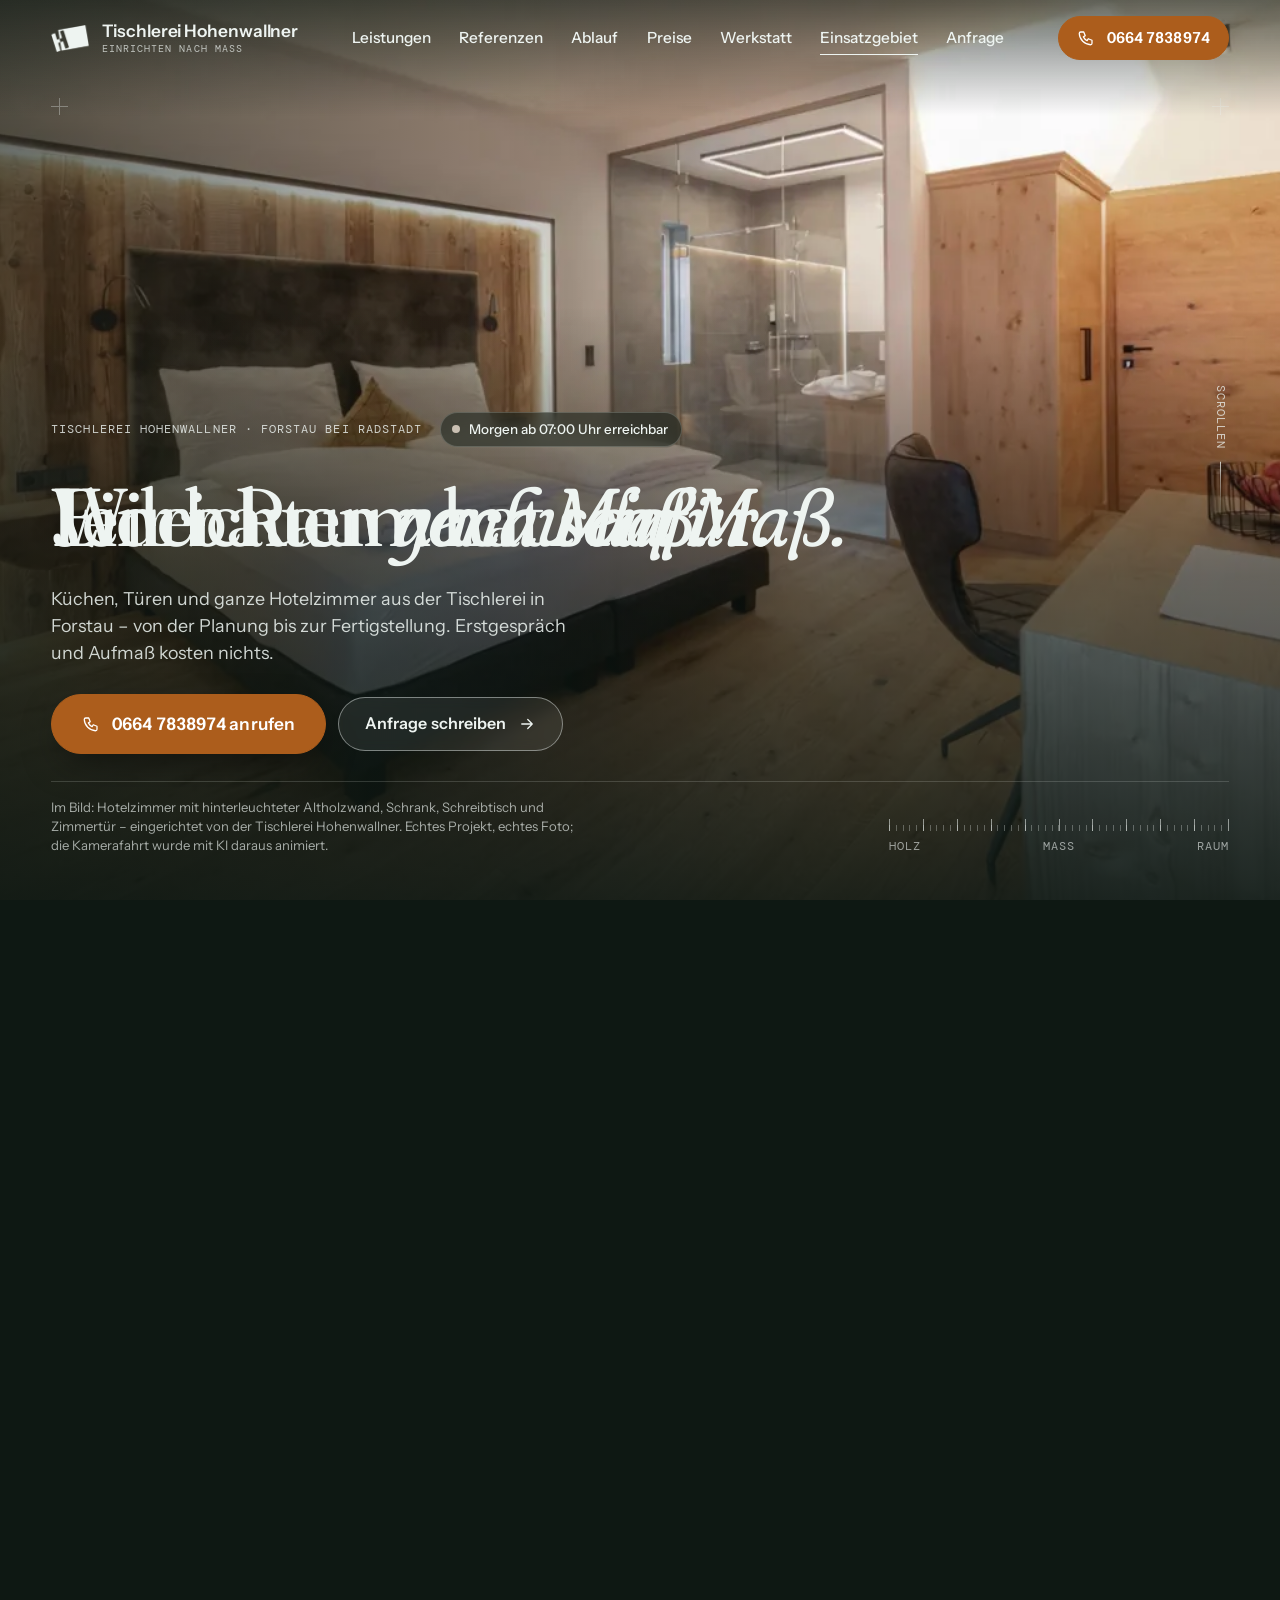
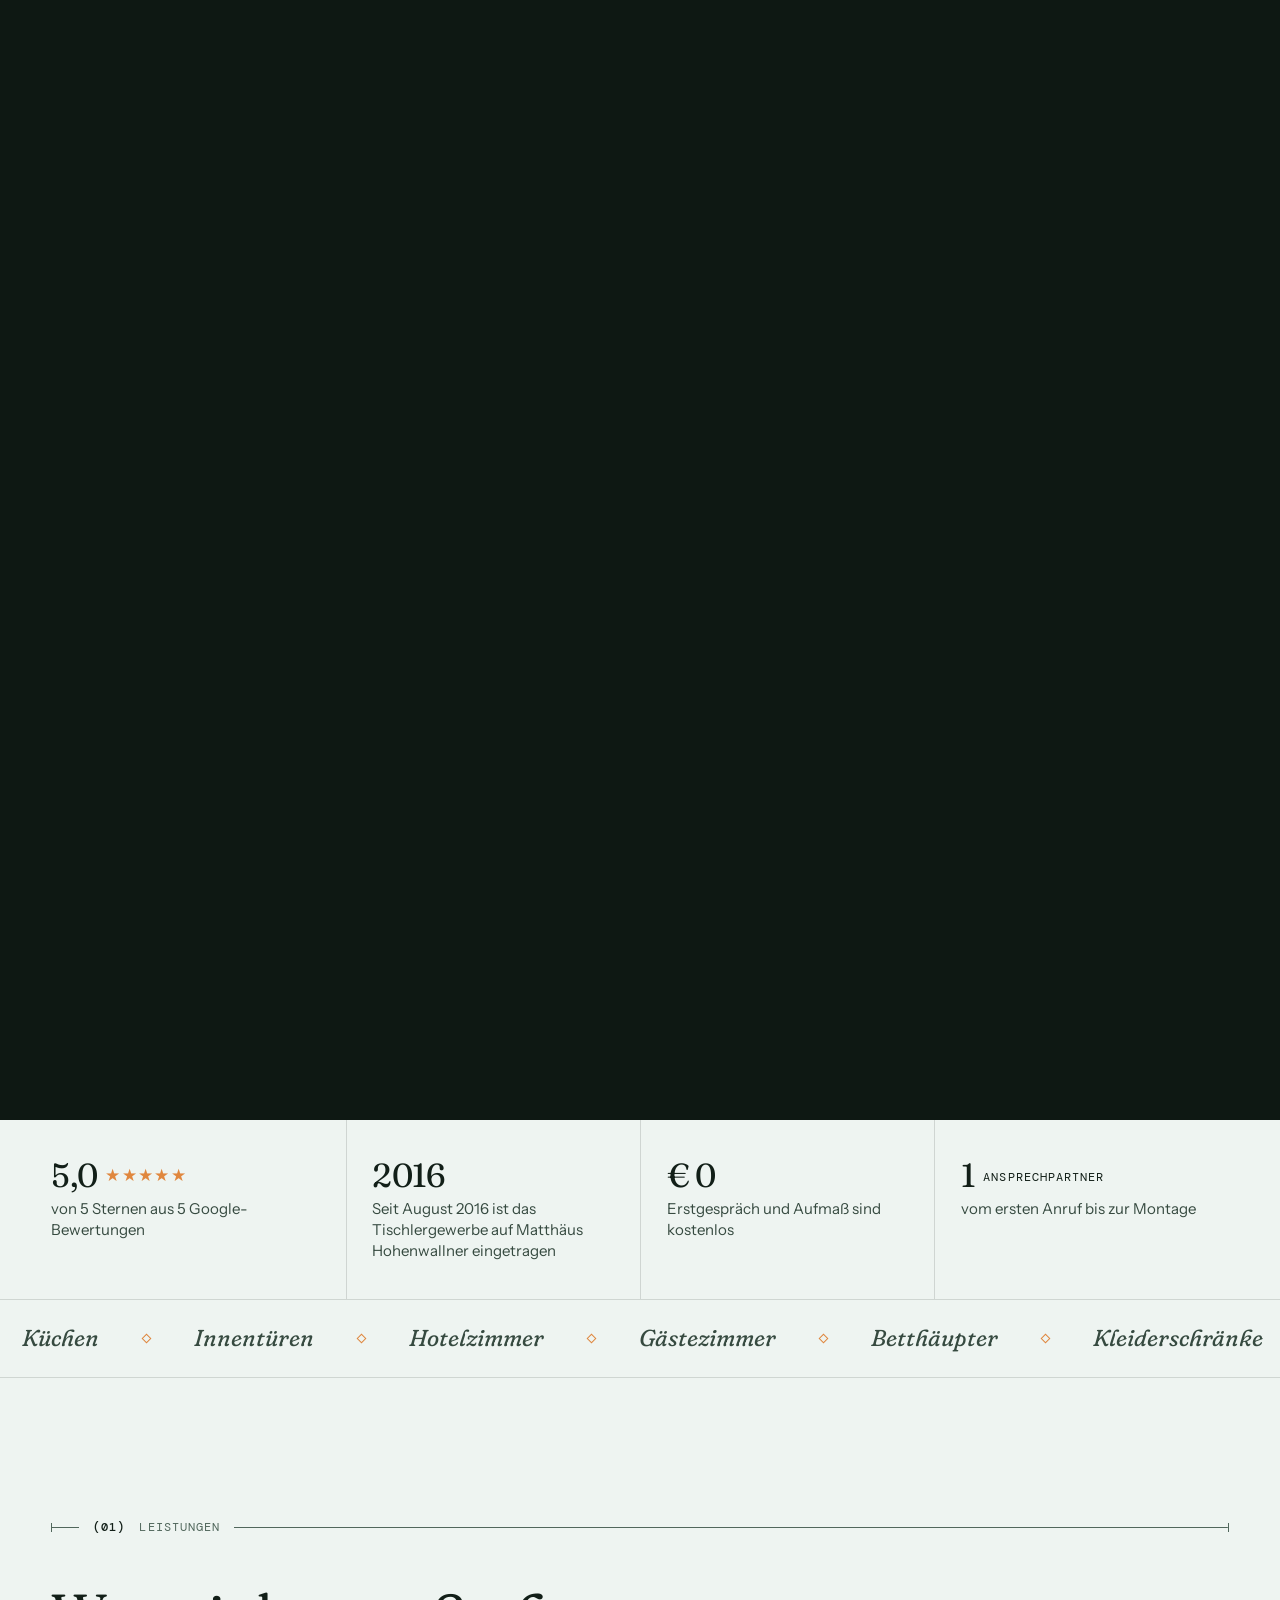
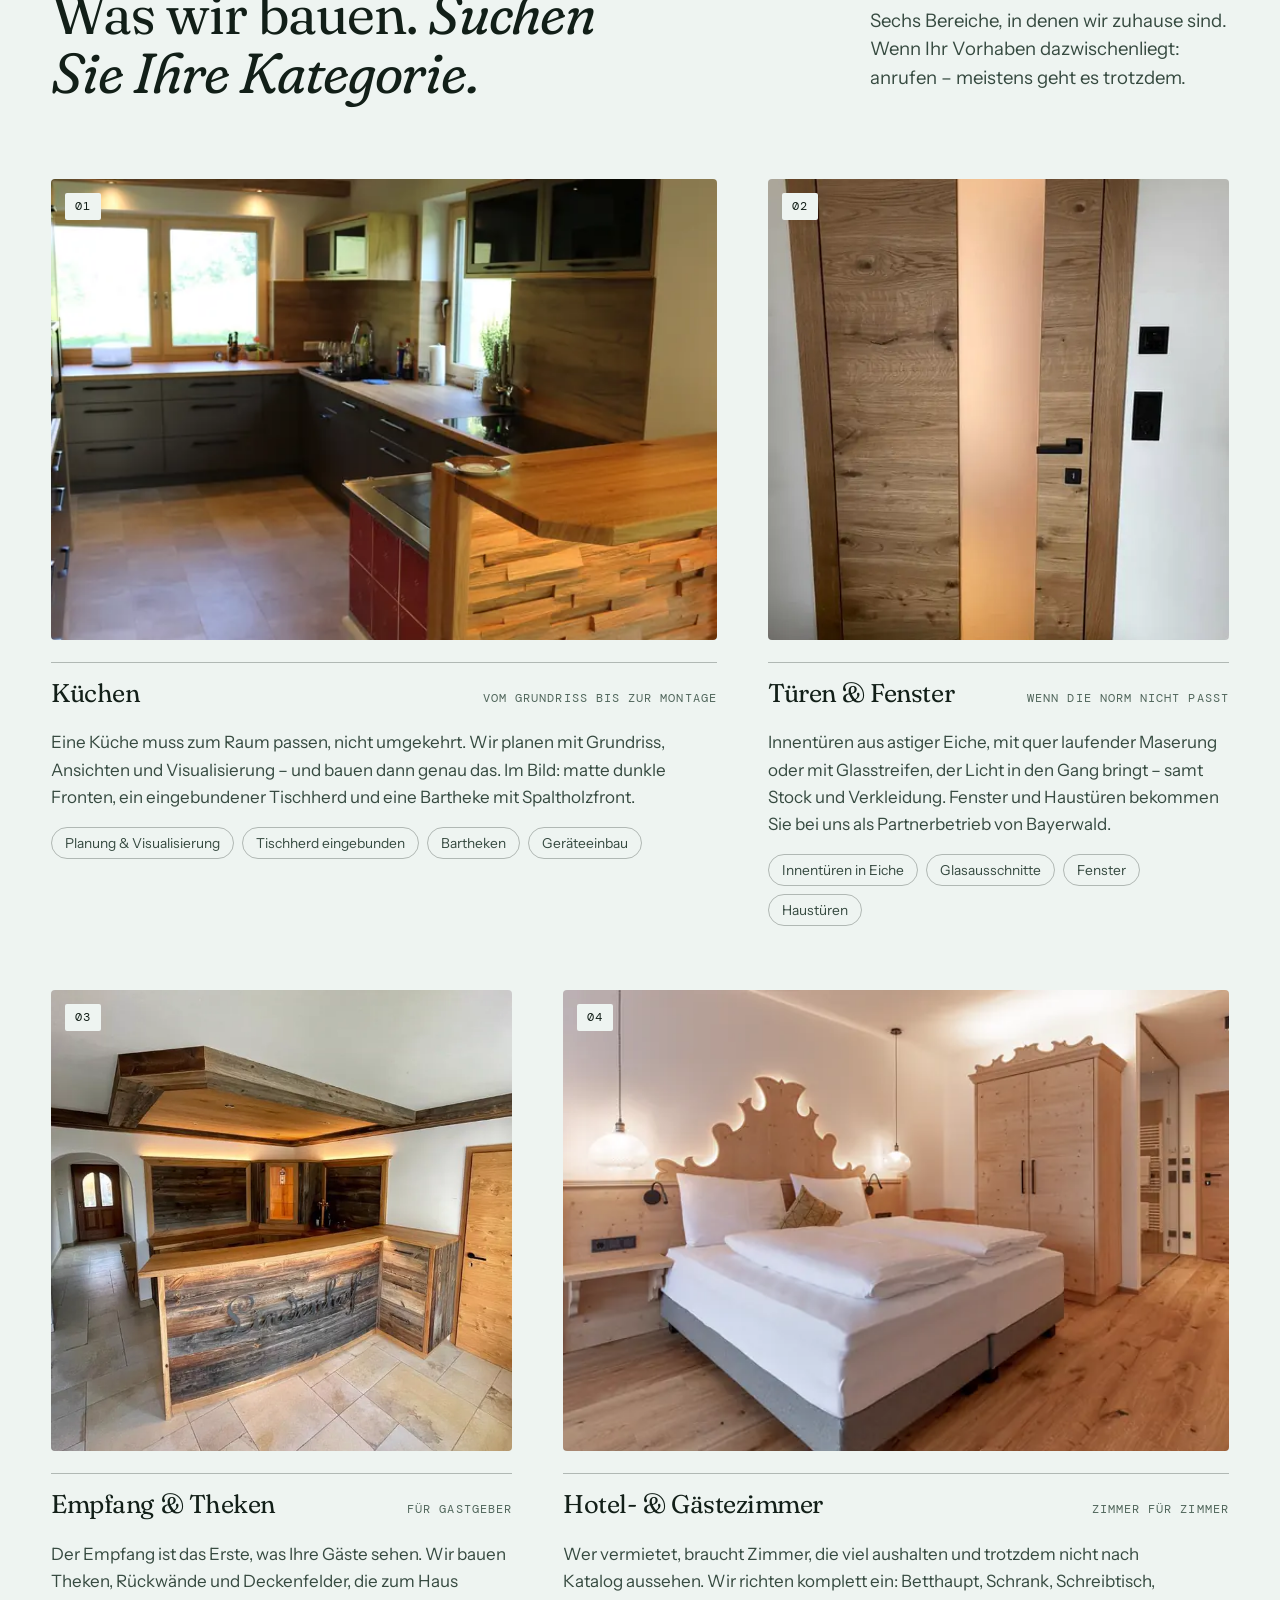
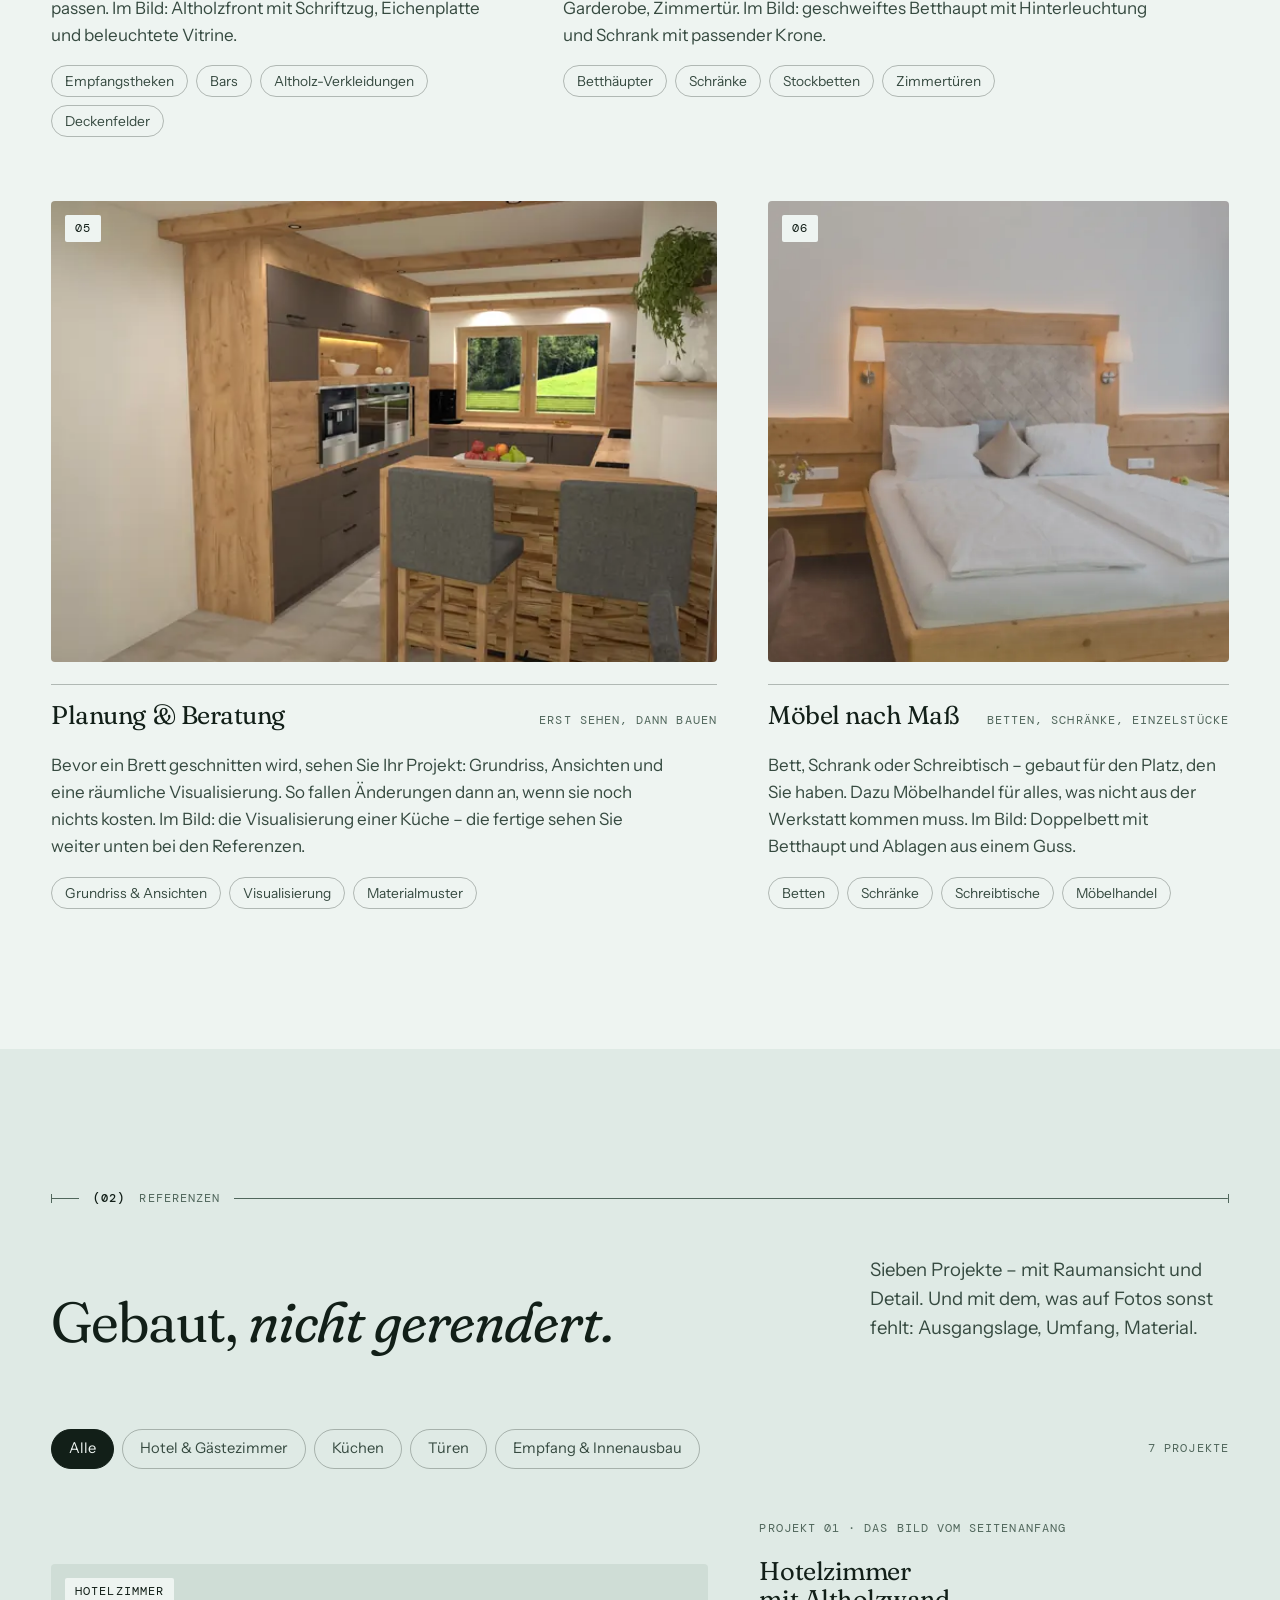
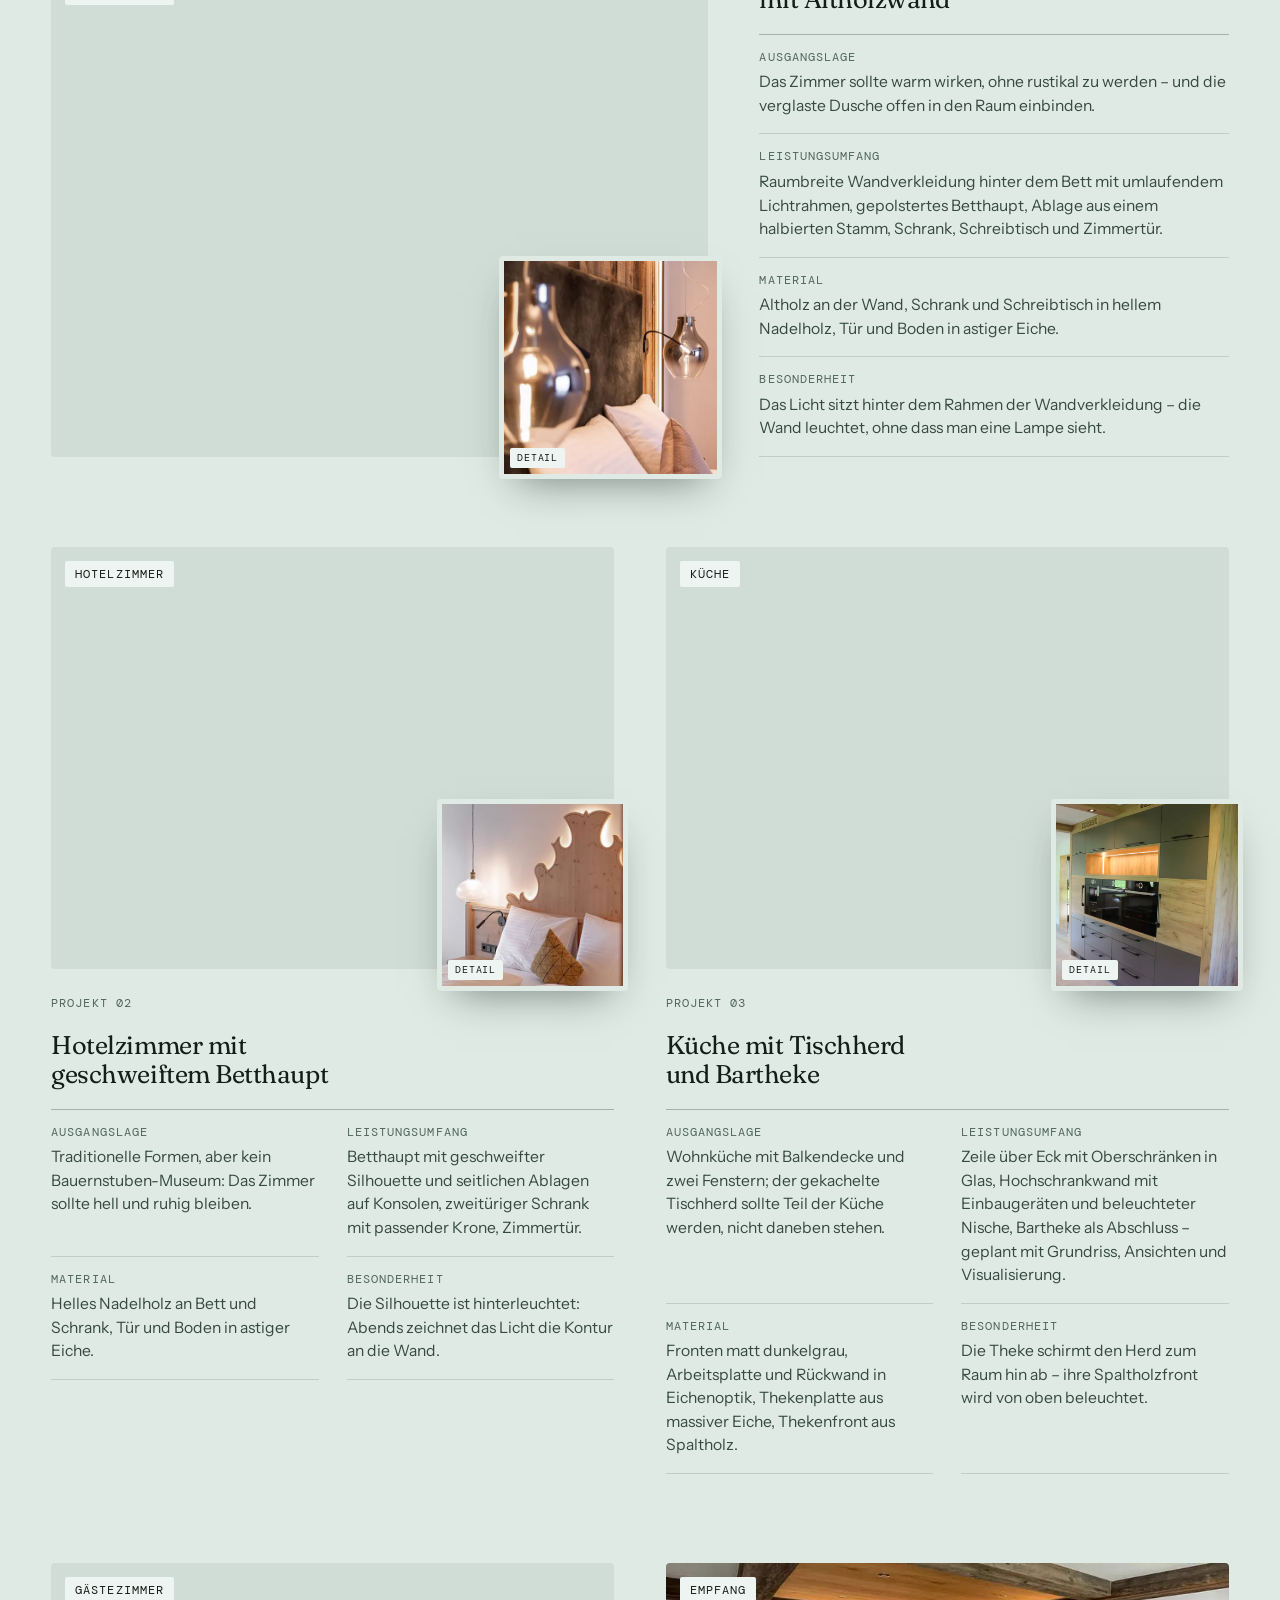
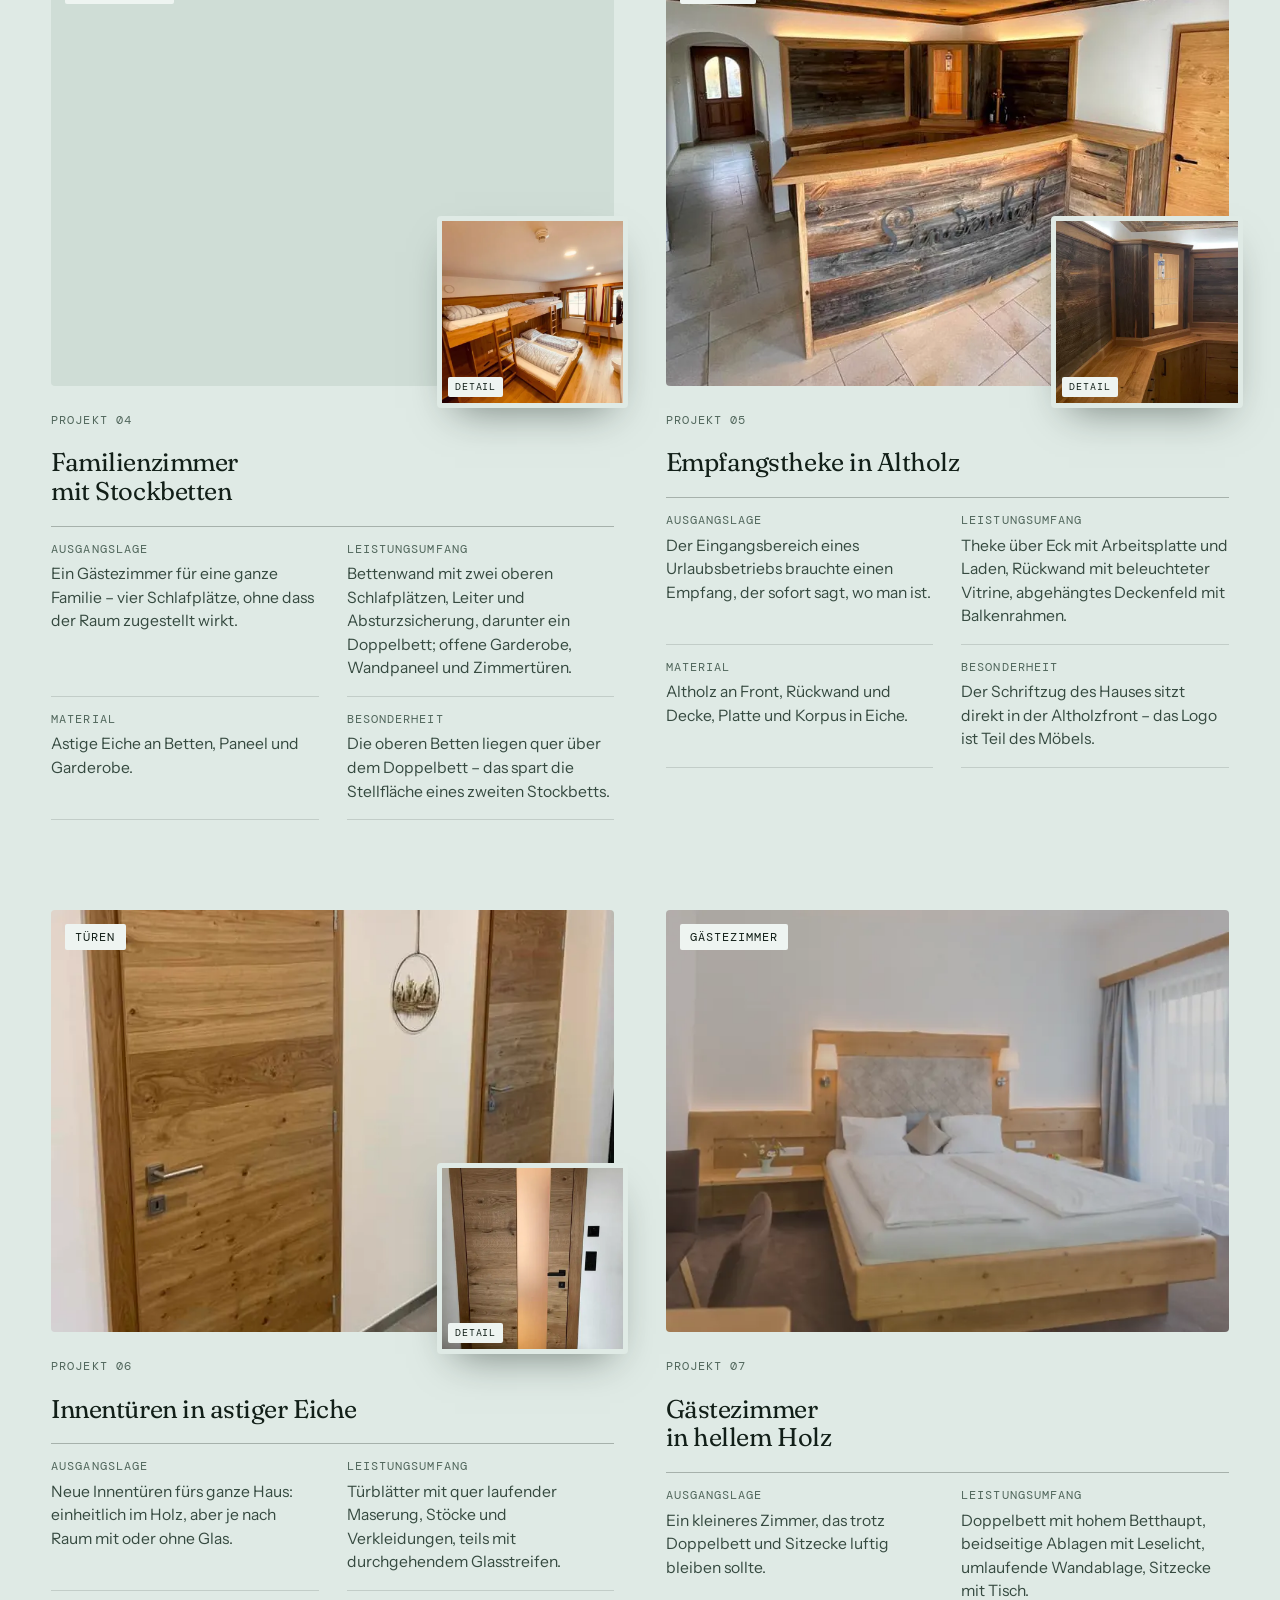
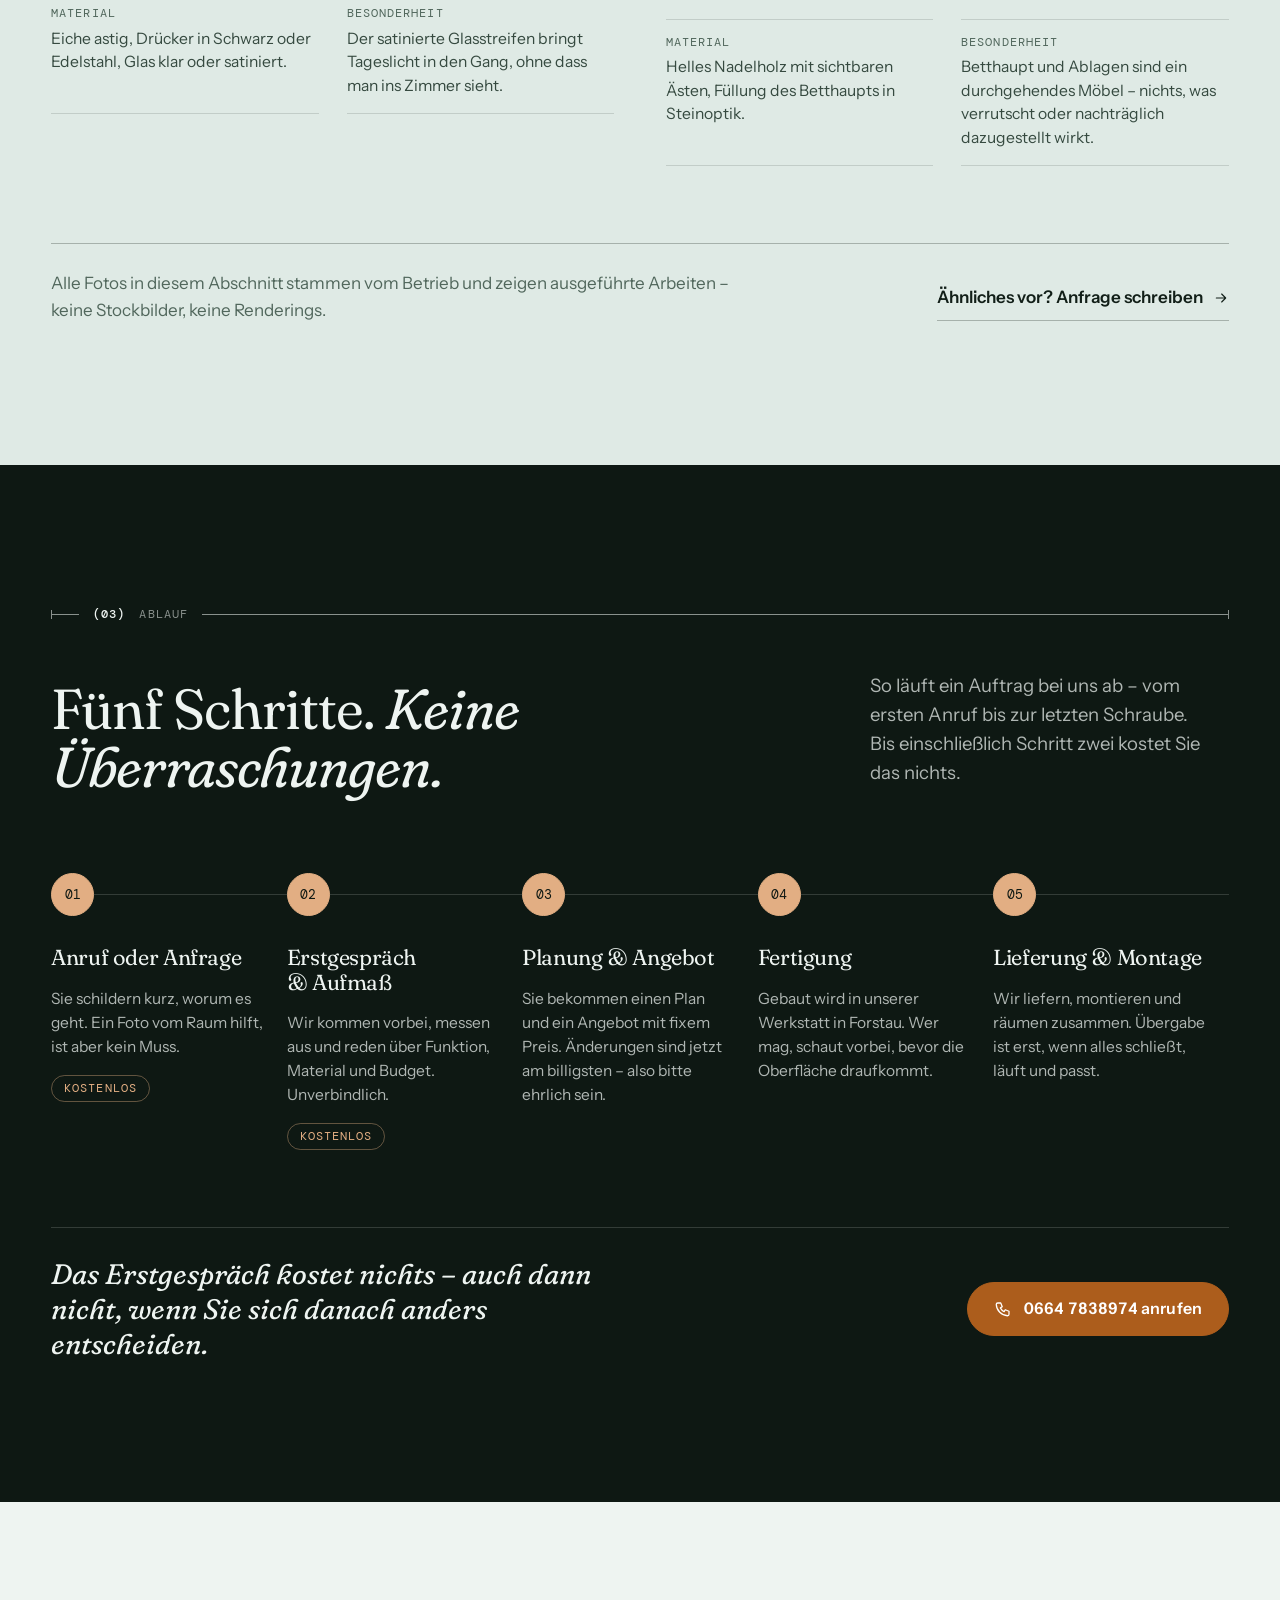
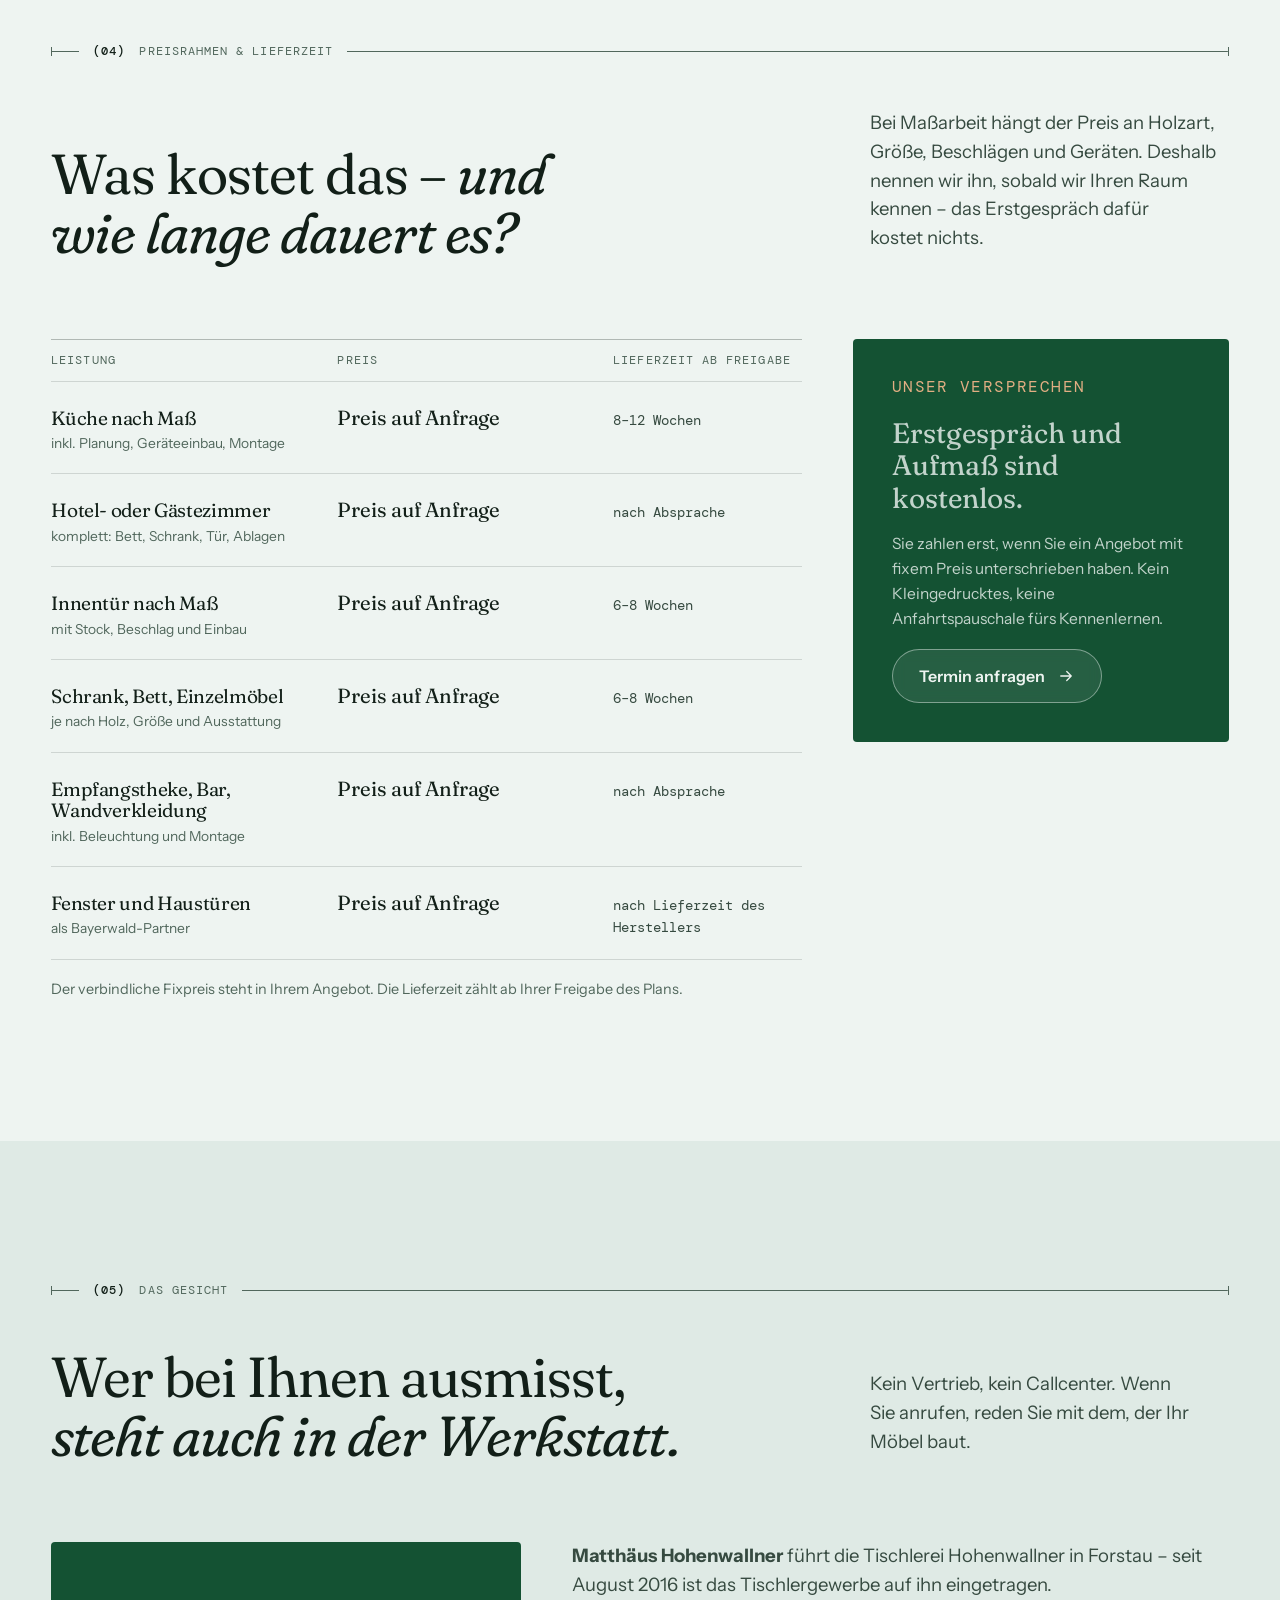
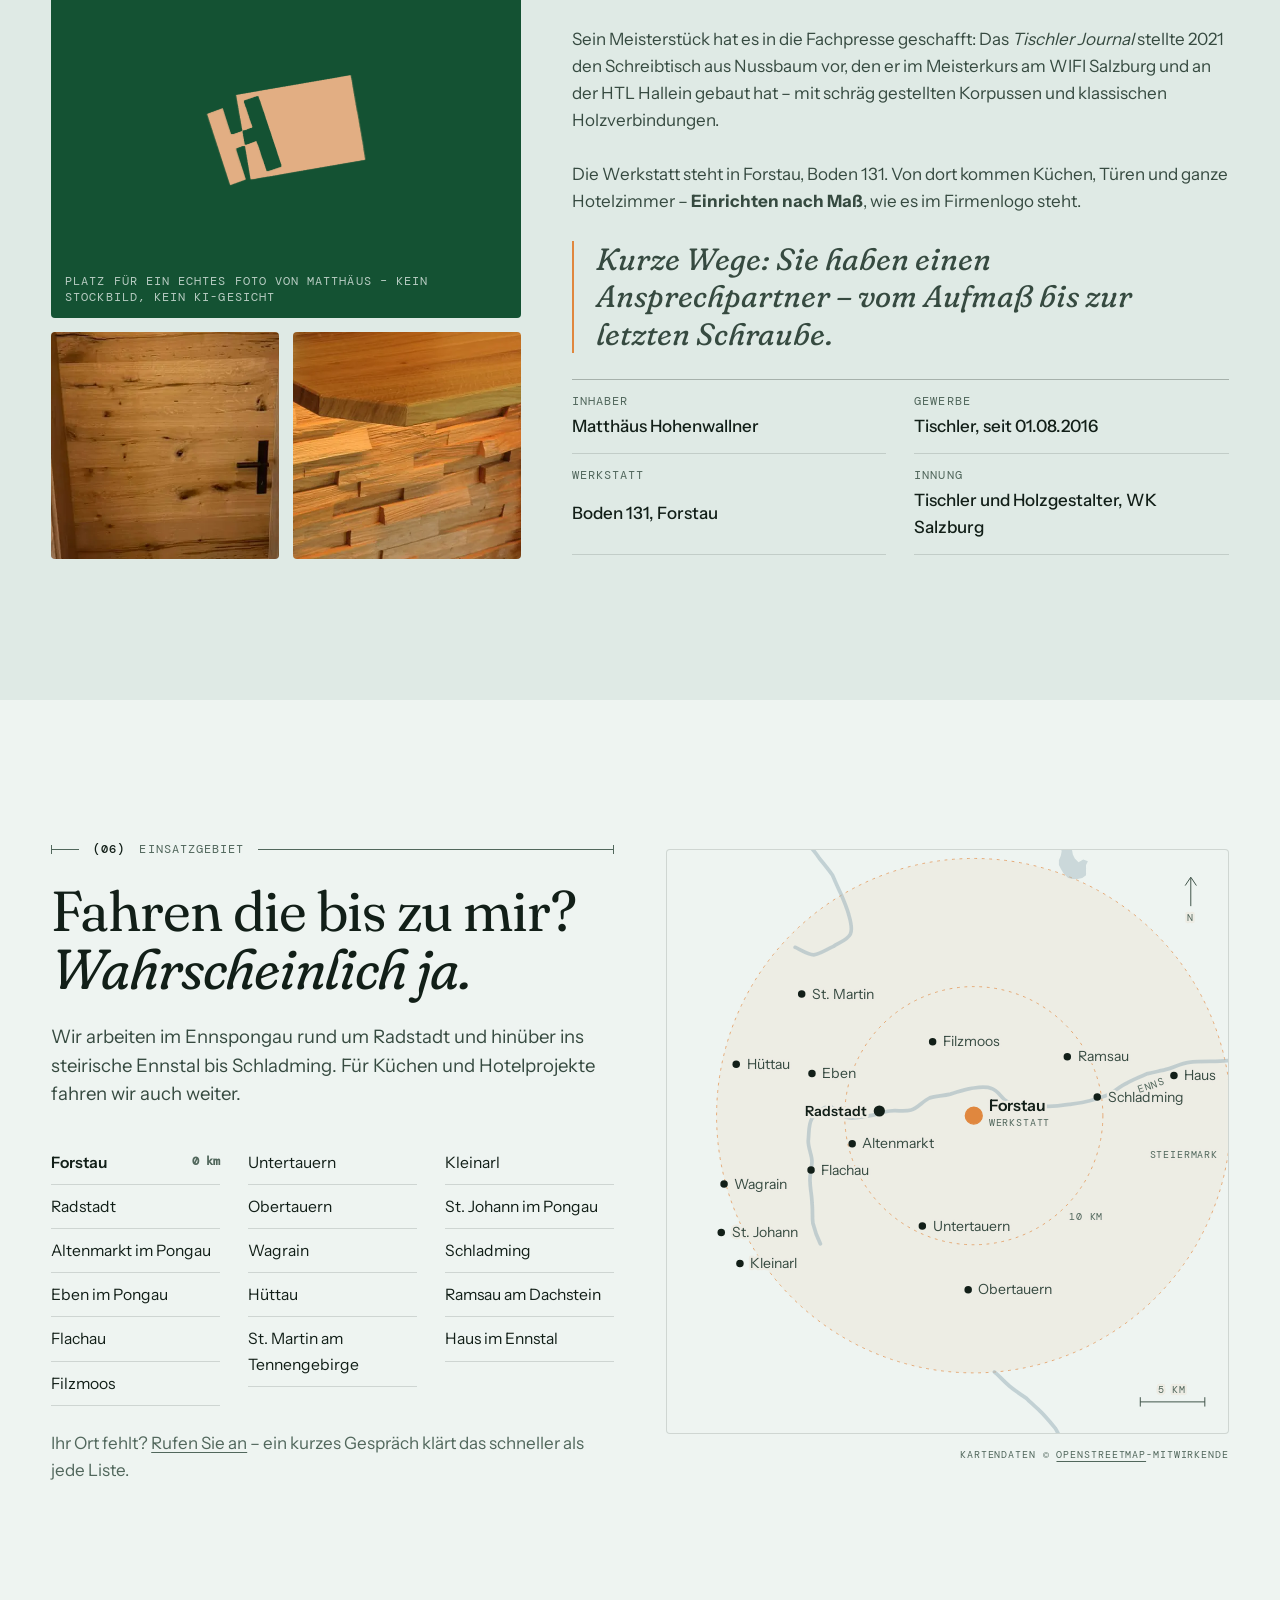
==== commit 65f8f731: "Echtes H-Signet statt Initialen Co-Authored-By: Claude Fable 5.1 <noreply@anthropic.com>" ====
--- a/index.html
+++ b/index.html
@@ -99,14 +99,14 @@
     <symbol id="i-phone" viewBox="0 0 24 24" fill="none" stroke="currentColor" stroke-width="1.7" stroke-linecap="round" stroke-linejoin="round"><path d="M5 4h4l2 5-2.5 1.5a11 11 0 0 0 5 5L15 13l5 2v4a2 2 0 0 1-2 2A16 16 0 0 1 3 6a2 2 0 0 1 2-2Z"/></symbol>
     <symbol id="i-arrow" viewBox="0 0 24 24" fill="none" stroke="currentColor" stroke-width="1.7" stroke-linecap="round" stroke-linejoin="round"><path d="M5 12h14M13 6l6 6-6 6"/></symbol>
     <symbol id="i-upload" viewBox="0 0 24 24" fill="none" stroke="currentColor" stroke-width="1.6" stroke-linecap="round" stroke-linejoin="round"><rect x="3" y="4" width="18" height="16" rx="2"/><circle cx="8.5" cy="9.5" r="1.6"/><path d="m21 15-4.5-4.5L7 20"/></symbol>
-    <symbol id="logo" viewBox="0 0 100 100"><rect x="5" y="5" width="90" height="90" fill="none" stroke="currentColor" stroke-width="6"/><text x="50" y="67" text-anchor="middle" font-family="Fraunces, Georgia, serif" font-size="46" fill="currentColor" stroke="none">TH</text></symbol>
+    
   </svg>
 
   <!-- ========== Navigation + Sofortkontakt ========== -->
   <header class="nav" id="top">
     <div class="wrap nav__in">
       <a class="brand" href="#hero" aria-label="Tischlerei Hohenwallner – zum Seitenanfang">
-        <svg viewBox="0 0 100 100" aria-hidden="true"><use href="#logo" /></svg>
+        <span class="logo-mask" style="--logo-url:url('assets/logo/logo.png');" aria-hidden="true"></span>
         <span class="brand__txt">
           <span class="brand__name">Tischlerei Hohenwallner</span>
           <span class="brand__tag">Einrichten nach Maß</span>
@@ -536,7 +536,7 @@
         <div class="face">
           <div class="face__media reveal">
             <figure class="portrait">
-              <svg viewBox="0 0 100 100" aria-hidden="true"><use href="#logo" /></svg>
+              <span class="logo-mask" style="--logo-url:url('assets/logo/logo.png');width:34%;height:auto;aspect-ratio:1" aria-hidden="true"></span>
               <figcaption class="mono">Platz für ein echtes Foto von Matthäus – kein Stockbild, kein KI-Gesicht</figcaption>
             </figure>
             <div class="tile"><img src="assets/img/material-eiche-sm.webp" width="720" height="404" alt="Türblatt aus stark astiger Eiche mit Rissen und quer laufender Maserung, rechts ein schwarzer Stangengriff" loading="lazy" decoding="async" /></div>
@@ -781,7 +781,7 @@
     <div class="wrap">
       <div class="foot__top">
         <div class="foot__brand">
-          <svg viewBox="0 0 100 100" aria-hidden="true"><use href="#logo" /></svg>
+          <span class="logo-mask" style="--logo-url:url('assets/logo/logo.png');width:64px;height:64px;color:var(--oak-light)" aria-hidden="true"></span>
           <p>Tischlerei Hohenwallner. Einrichten nach Maß.</p>
         </div>
         <div>
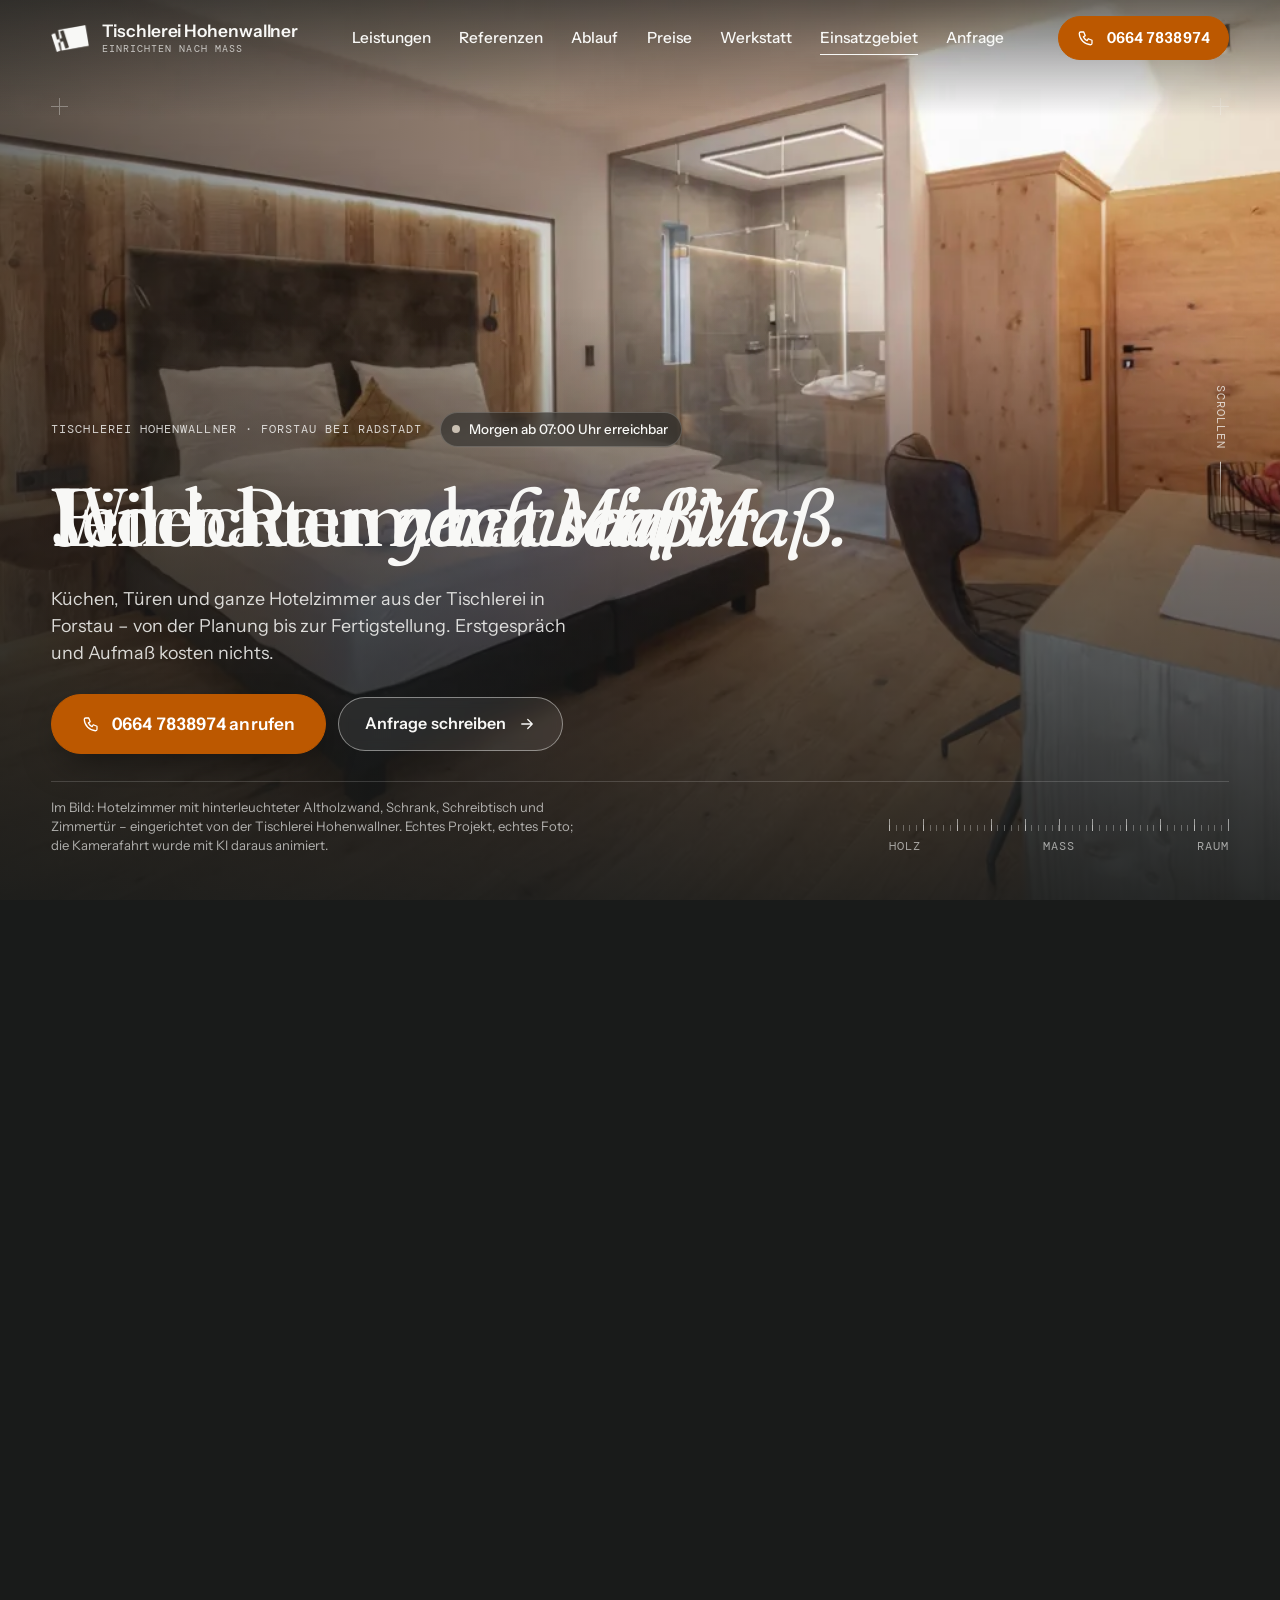
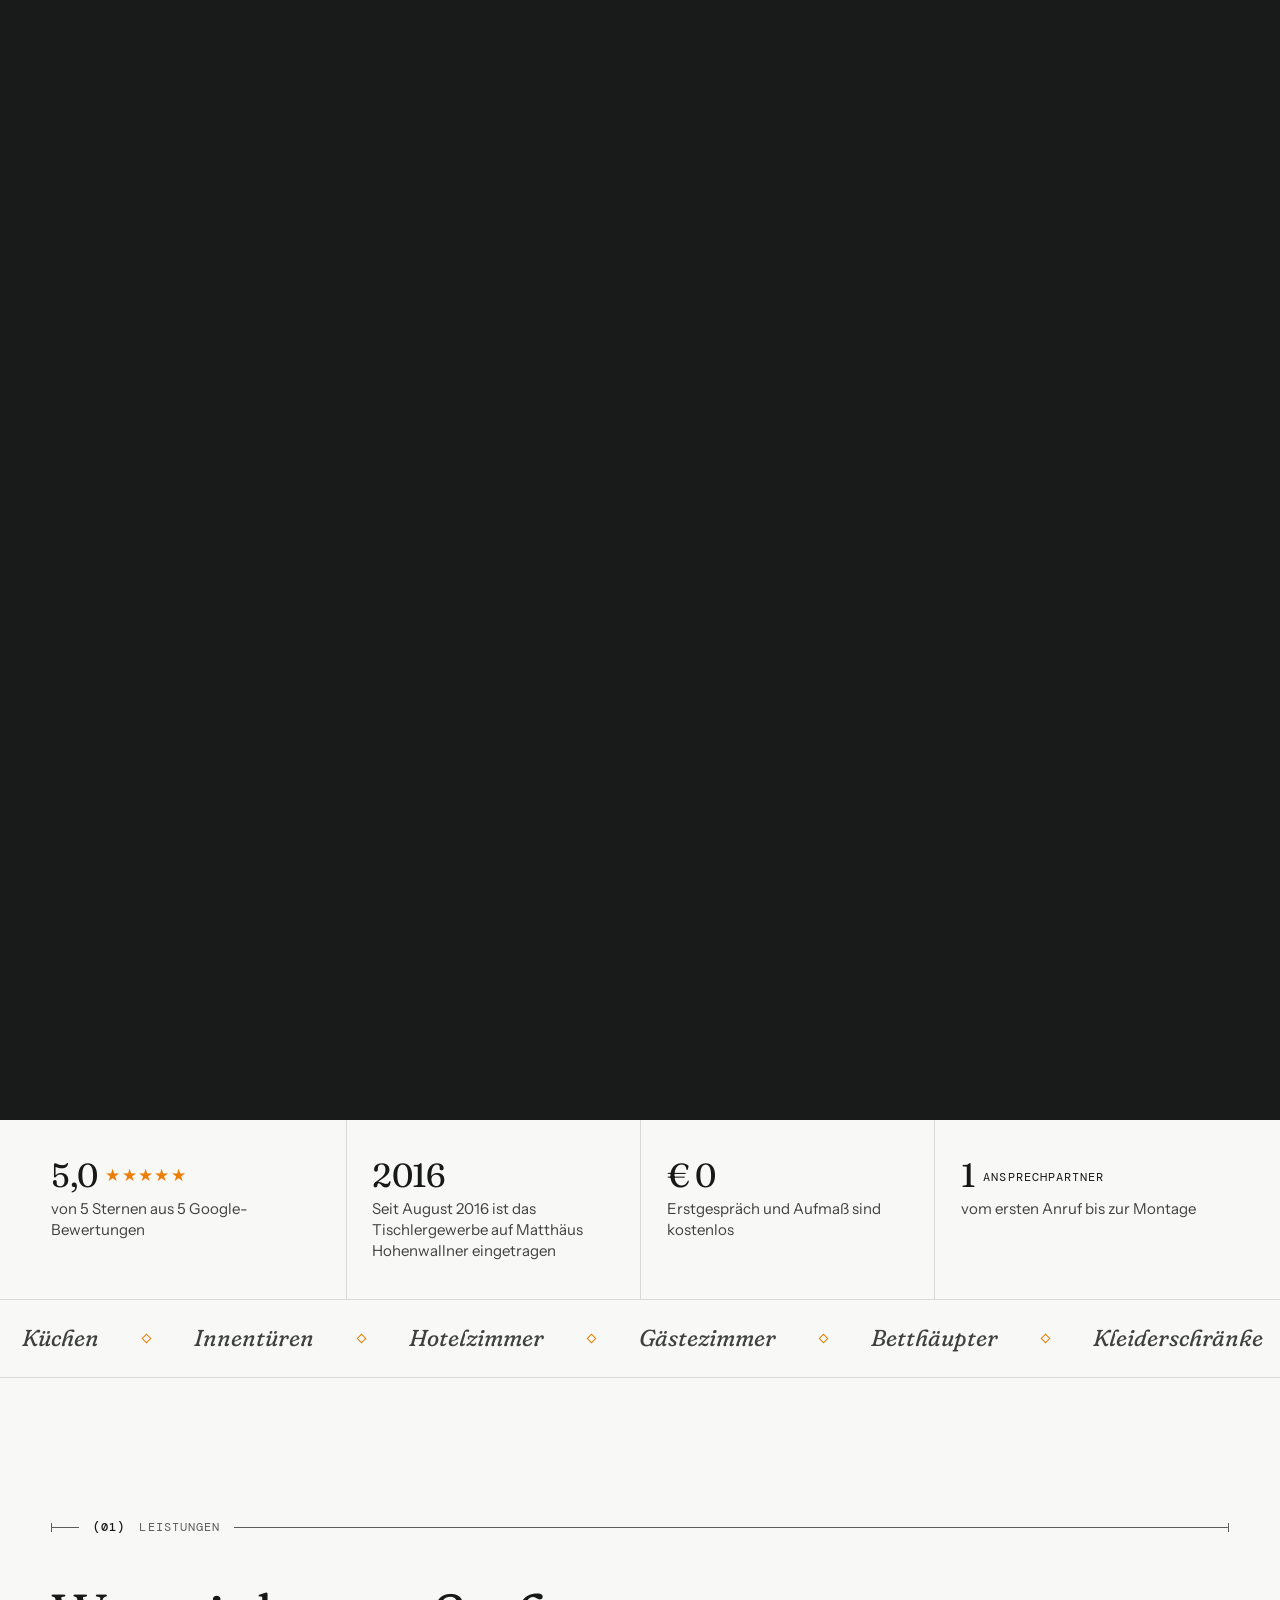
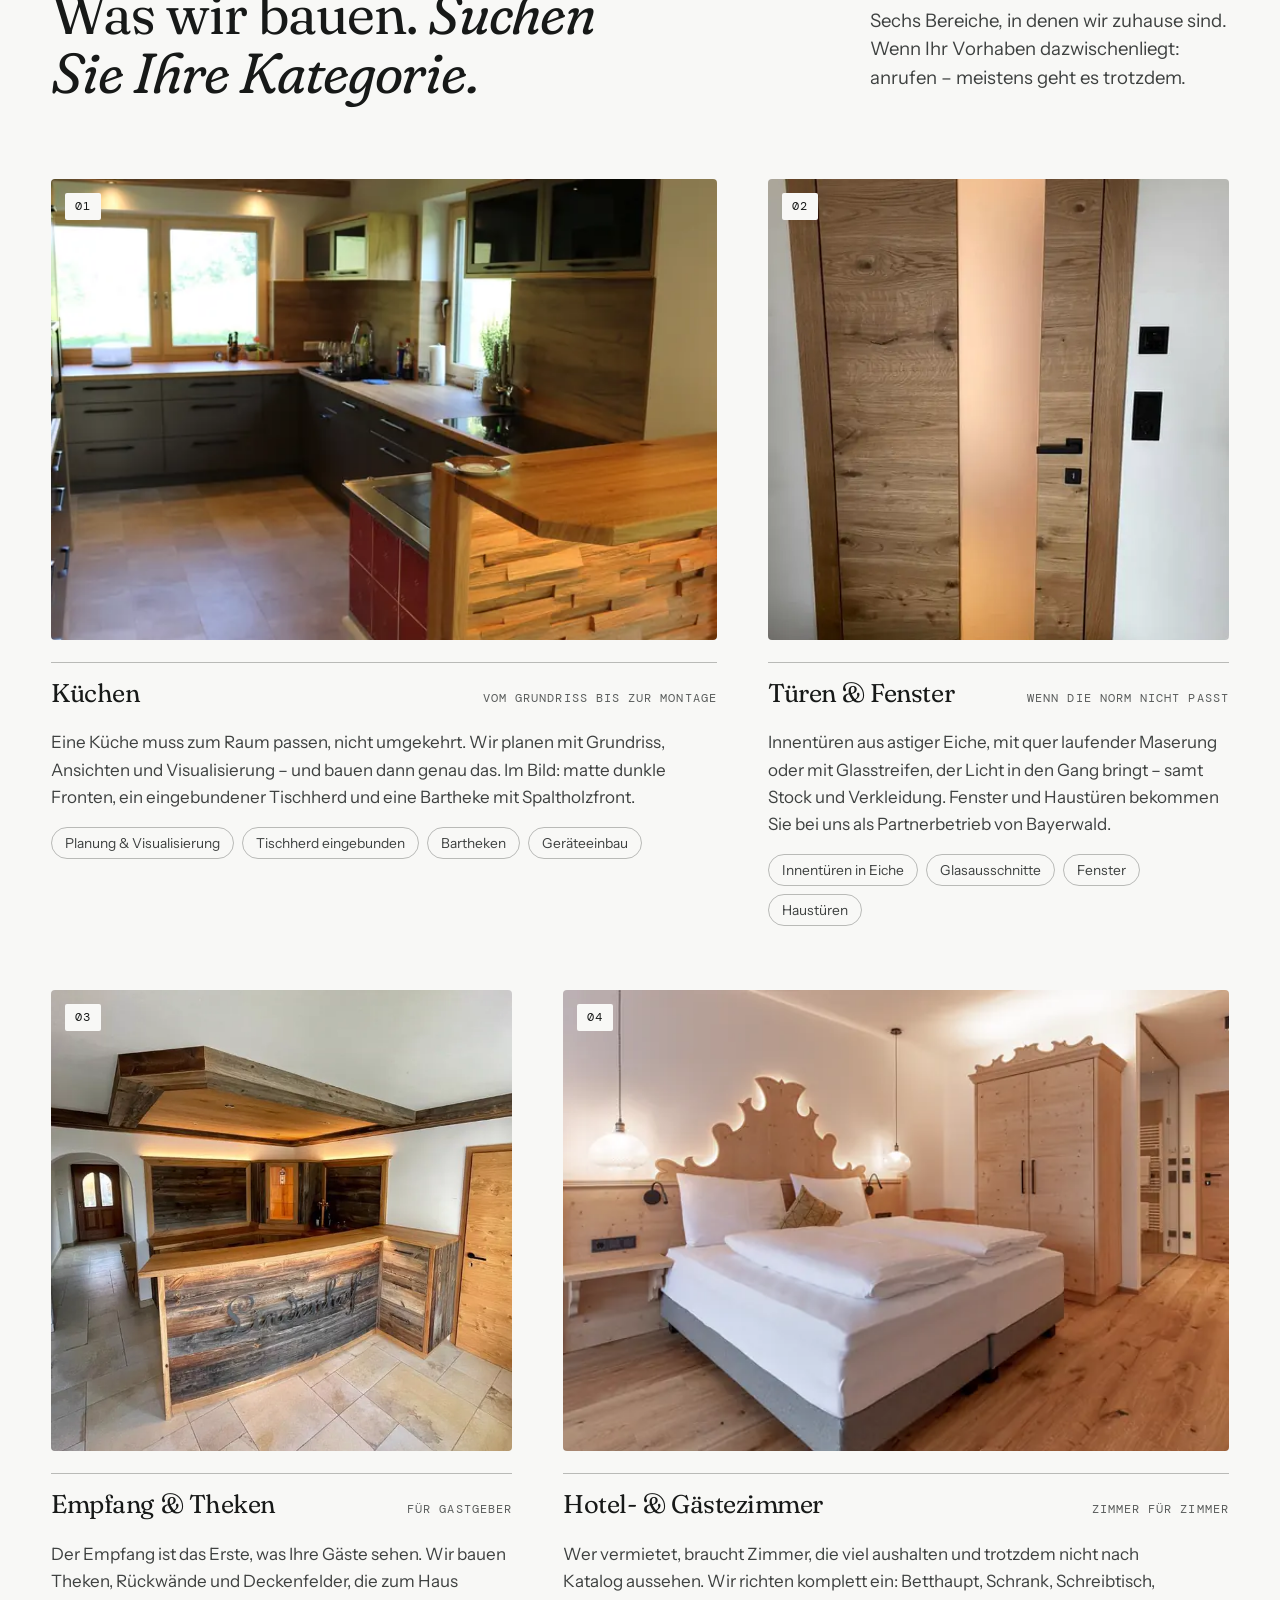
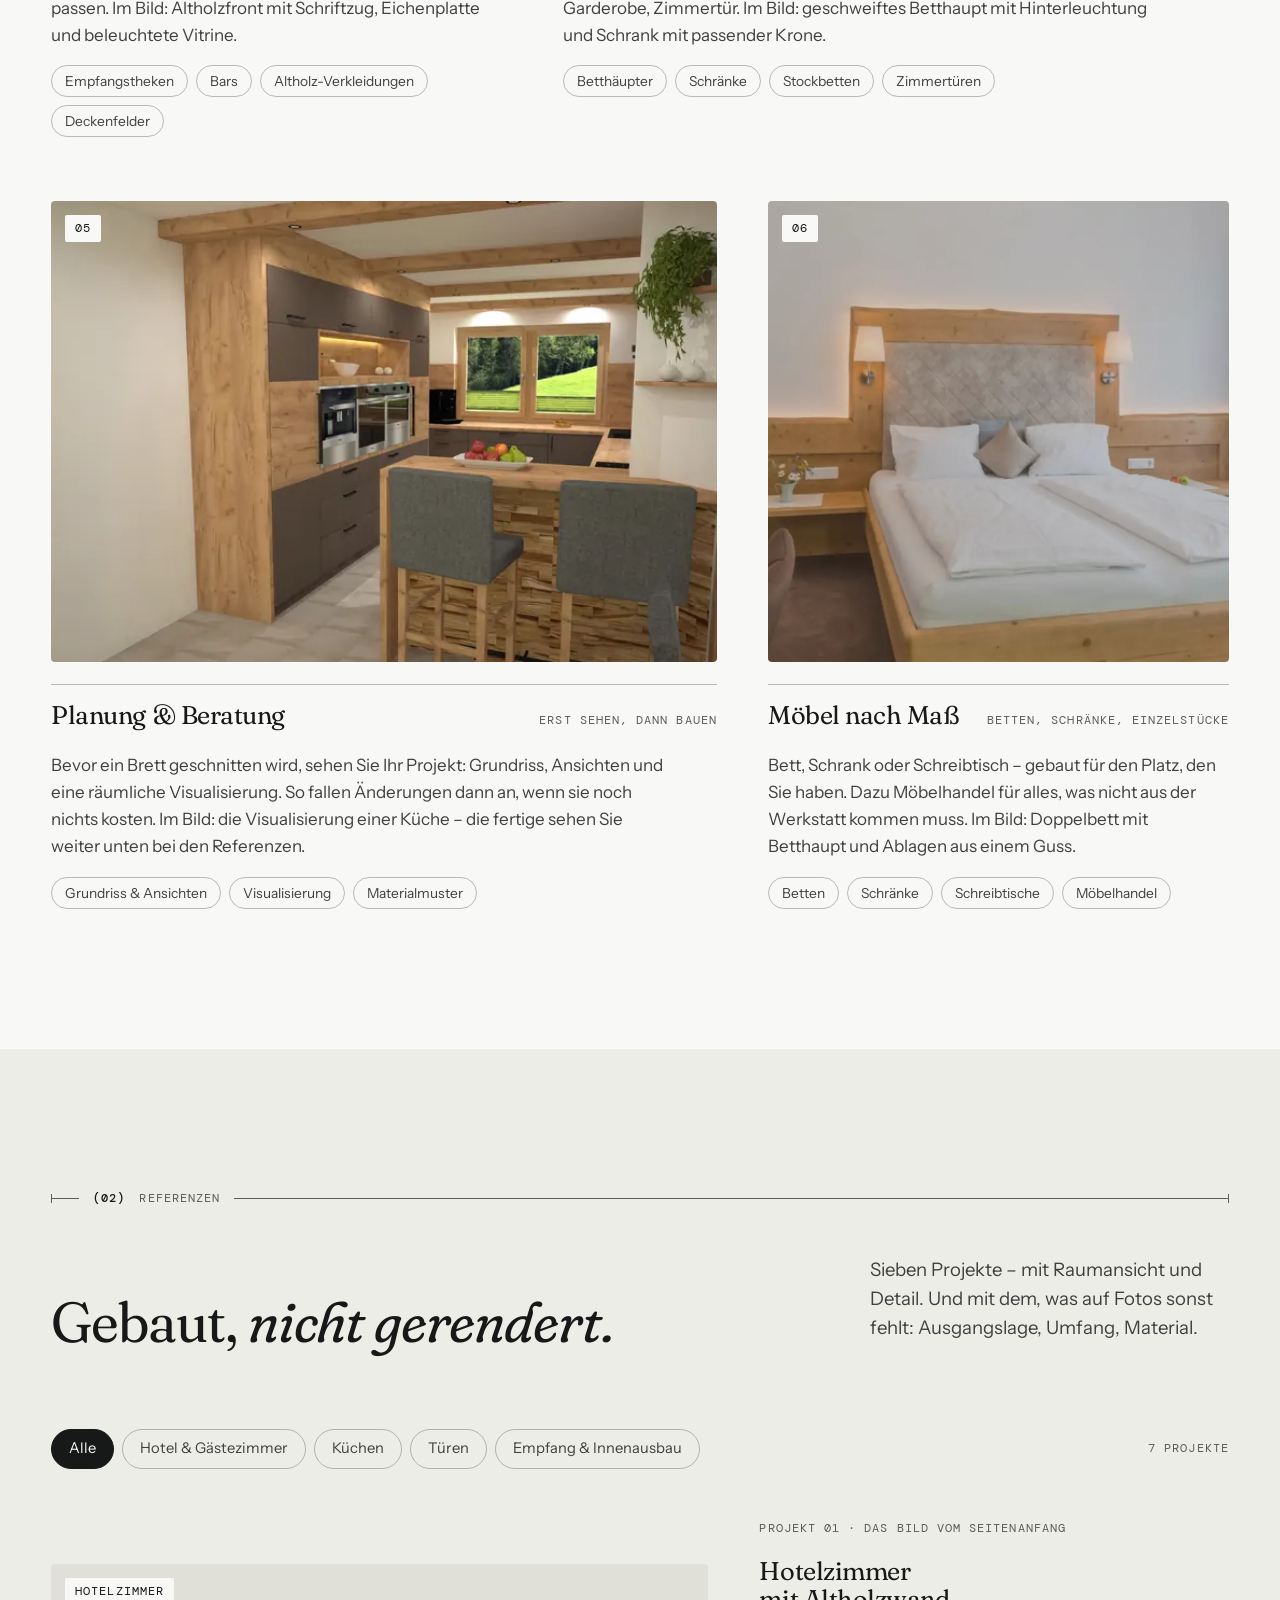
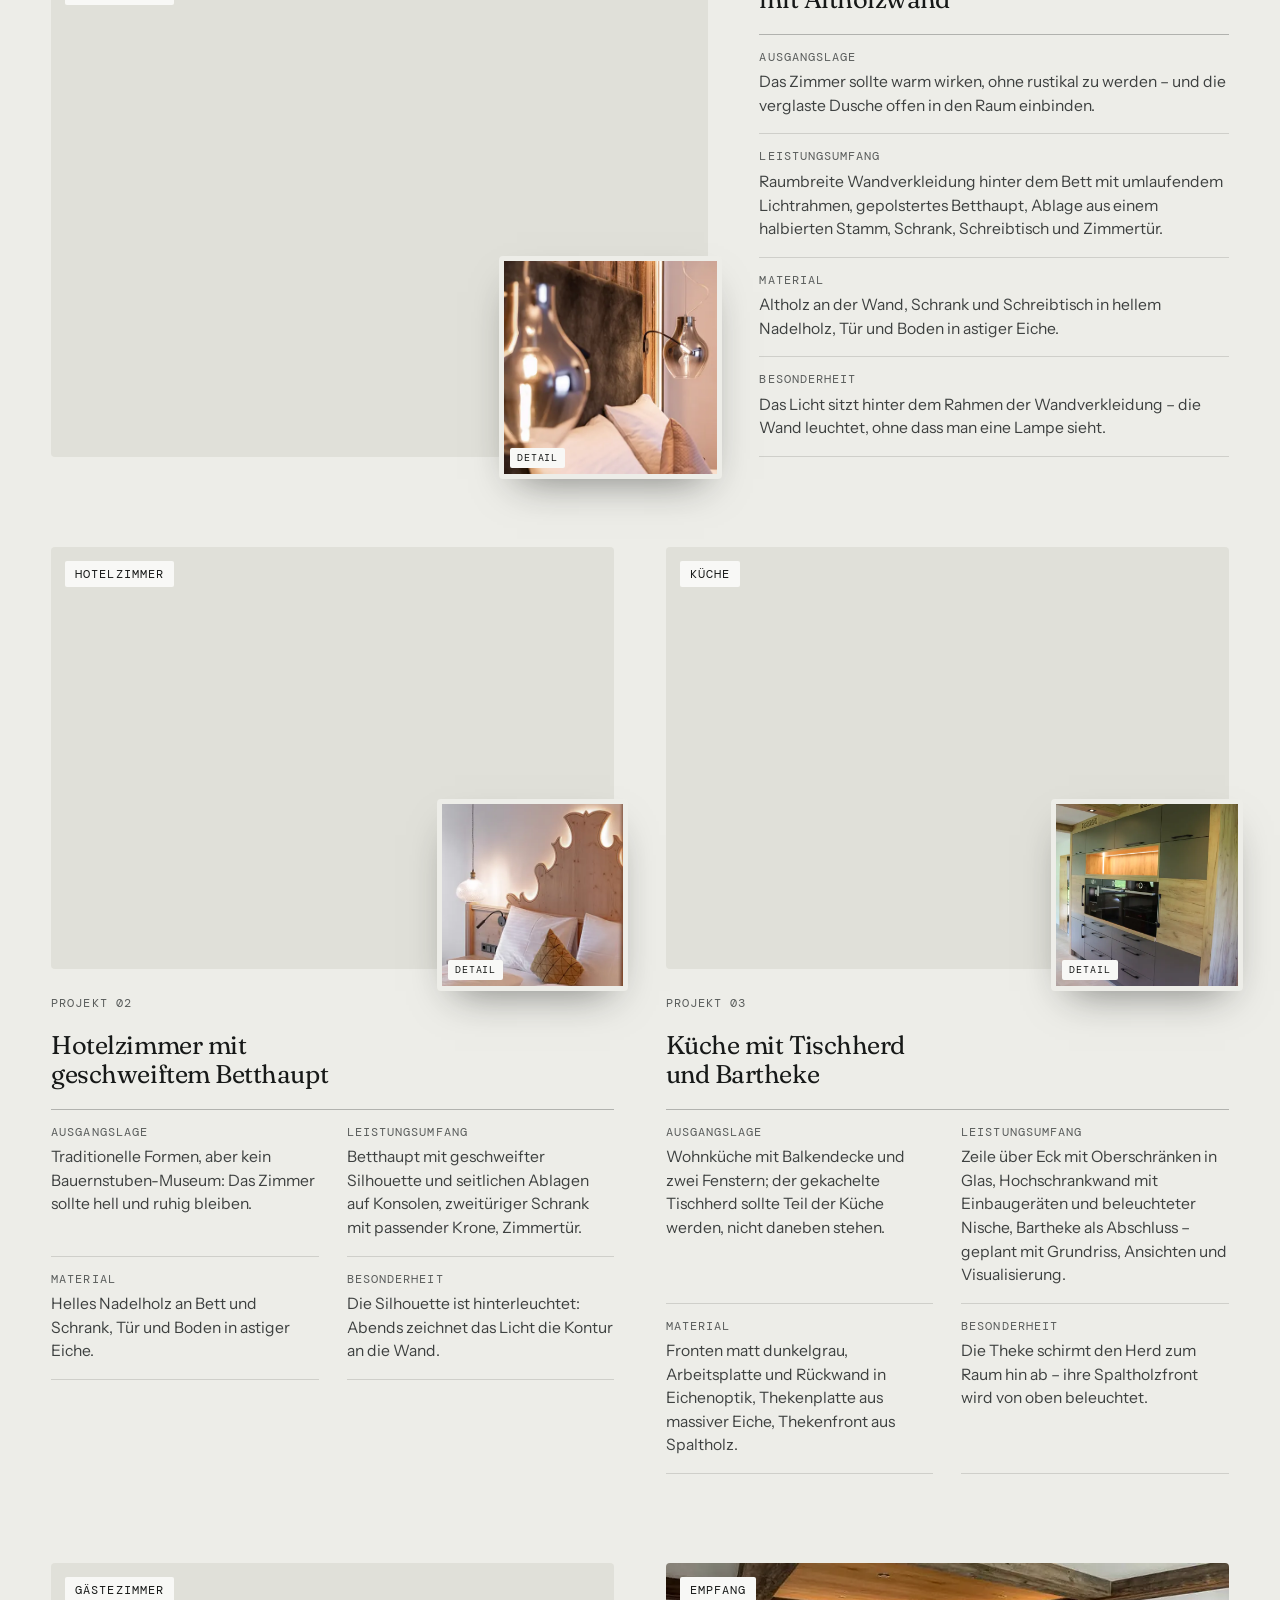
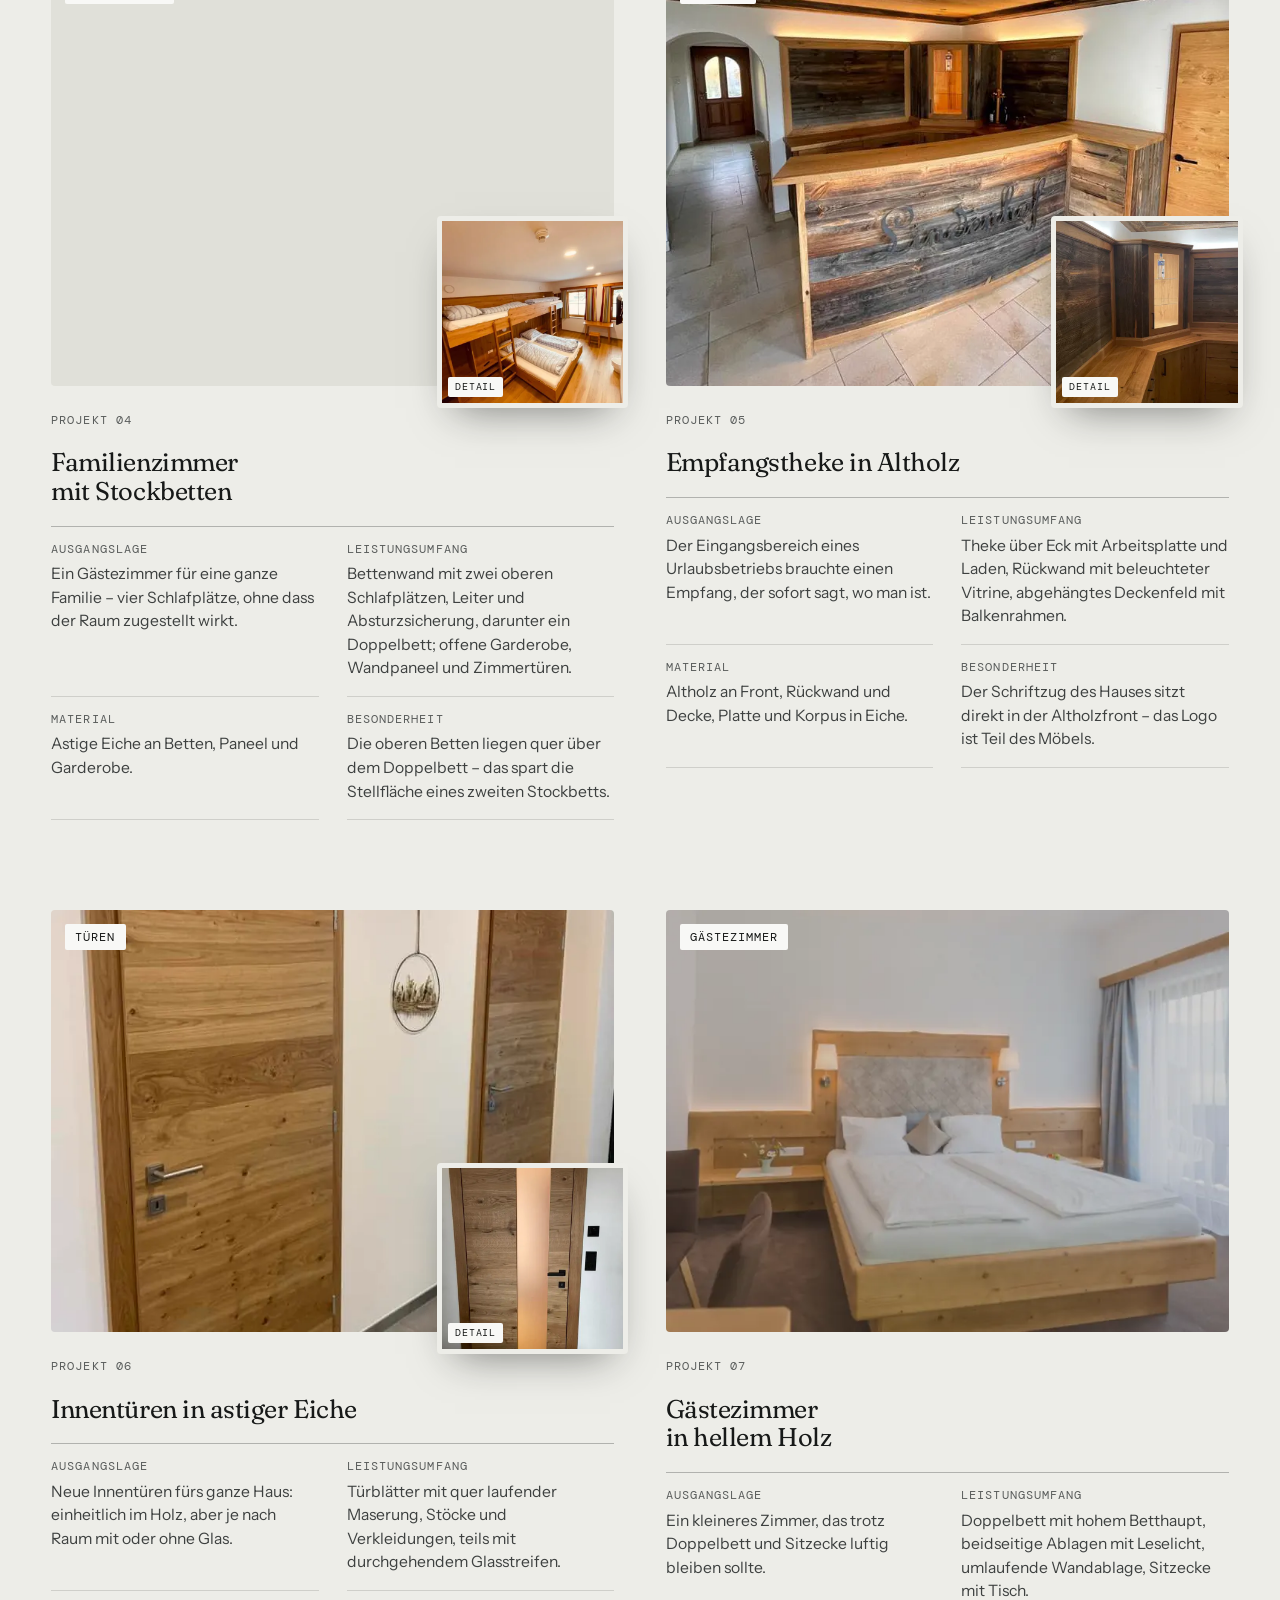
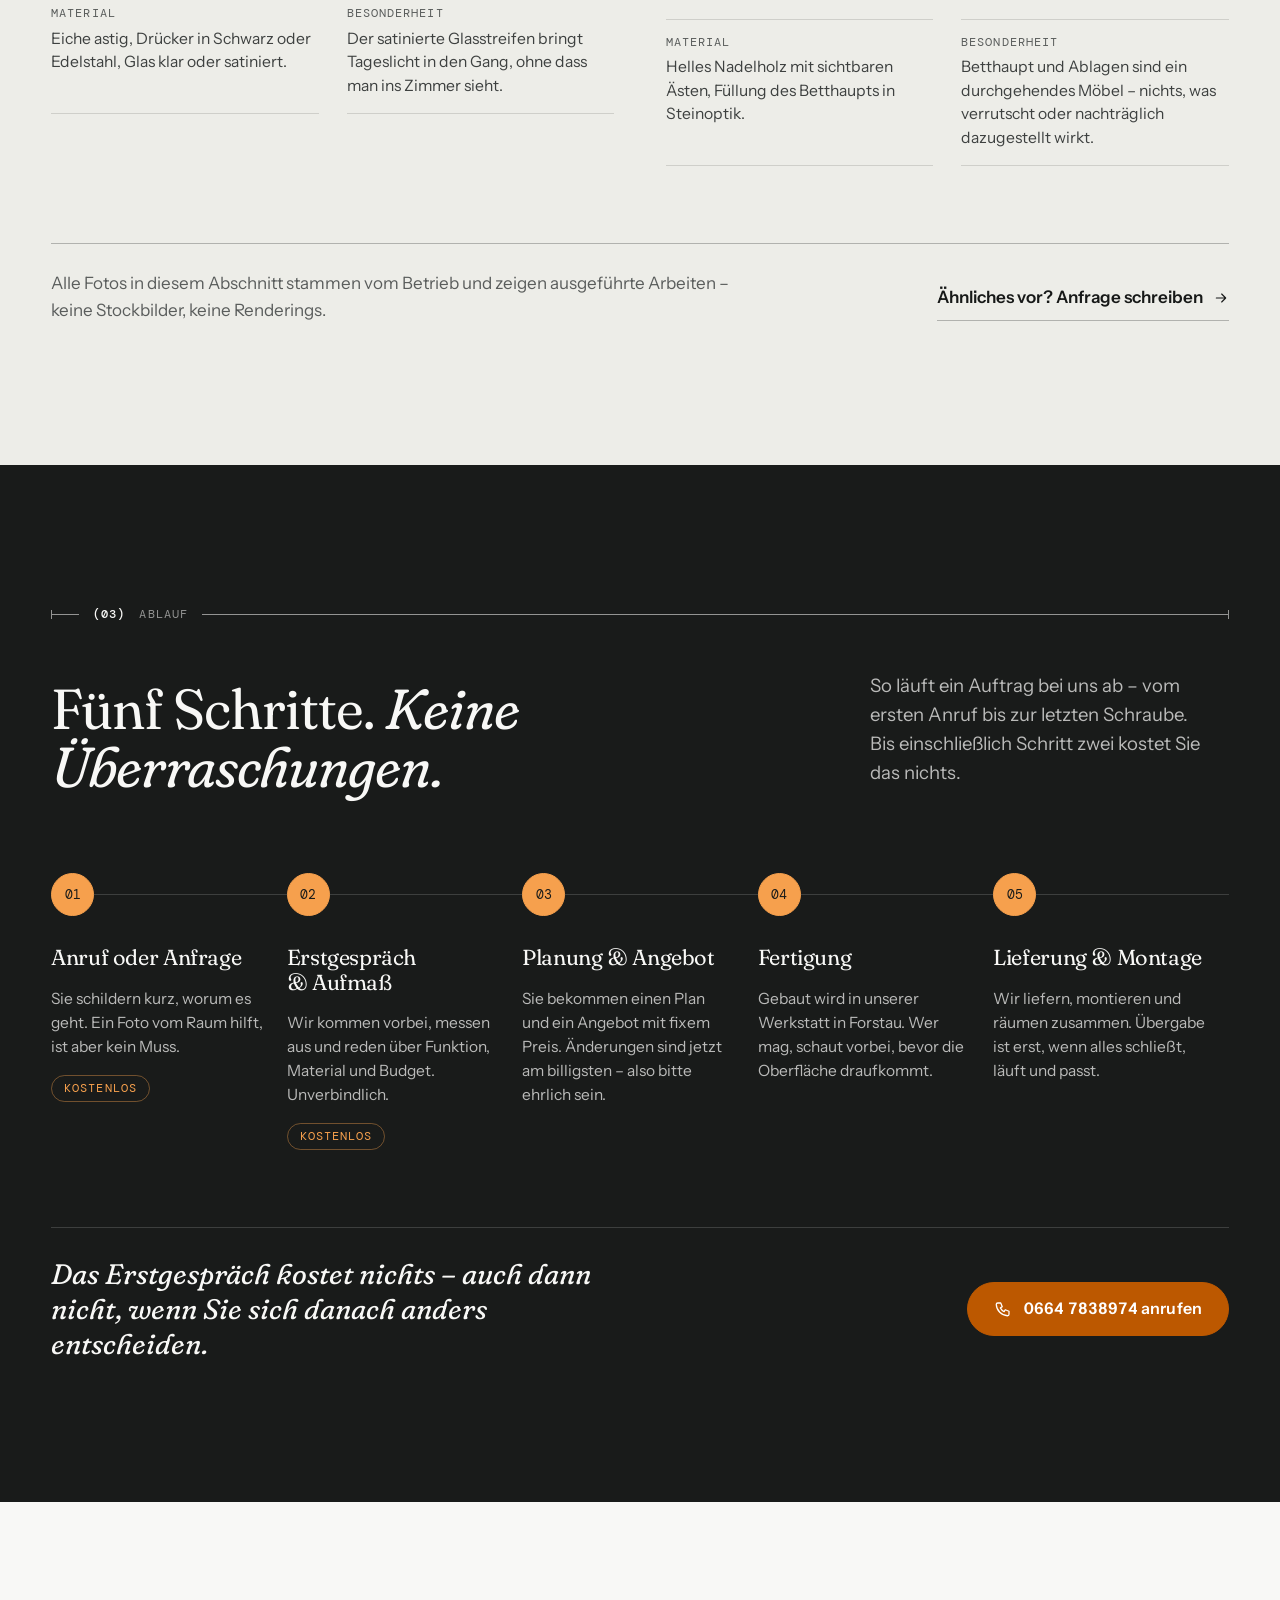
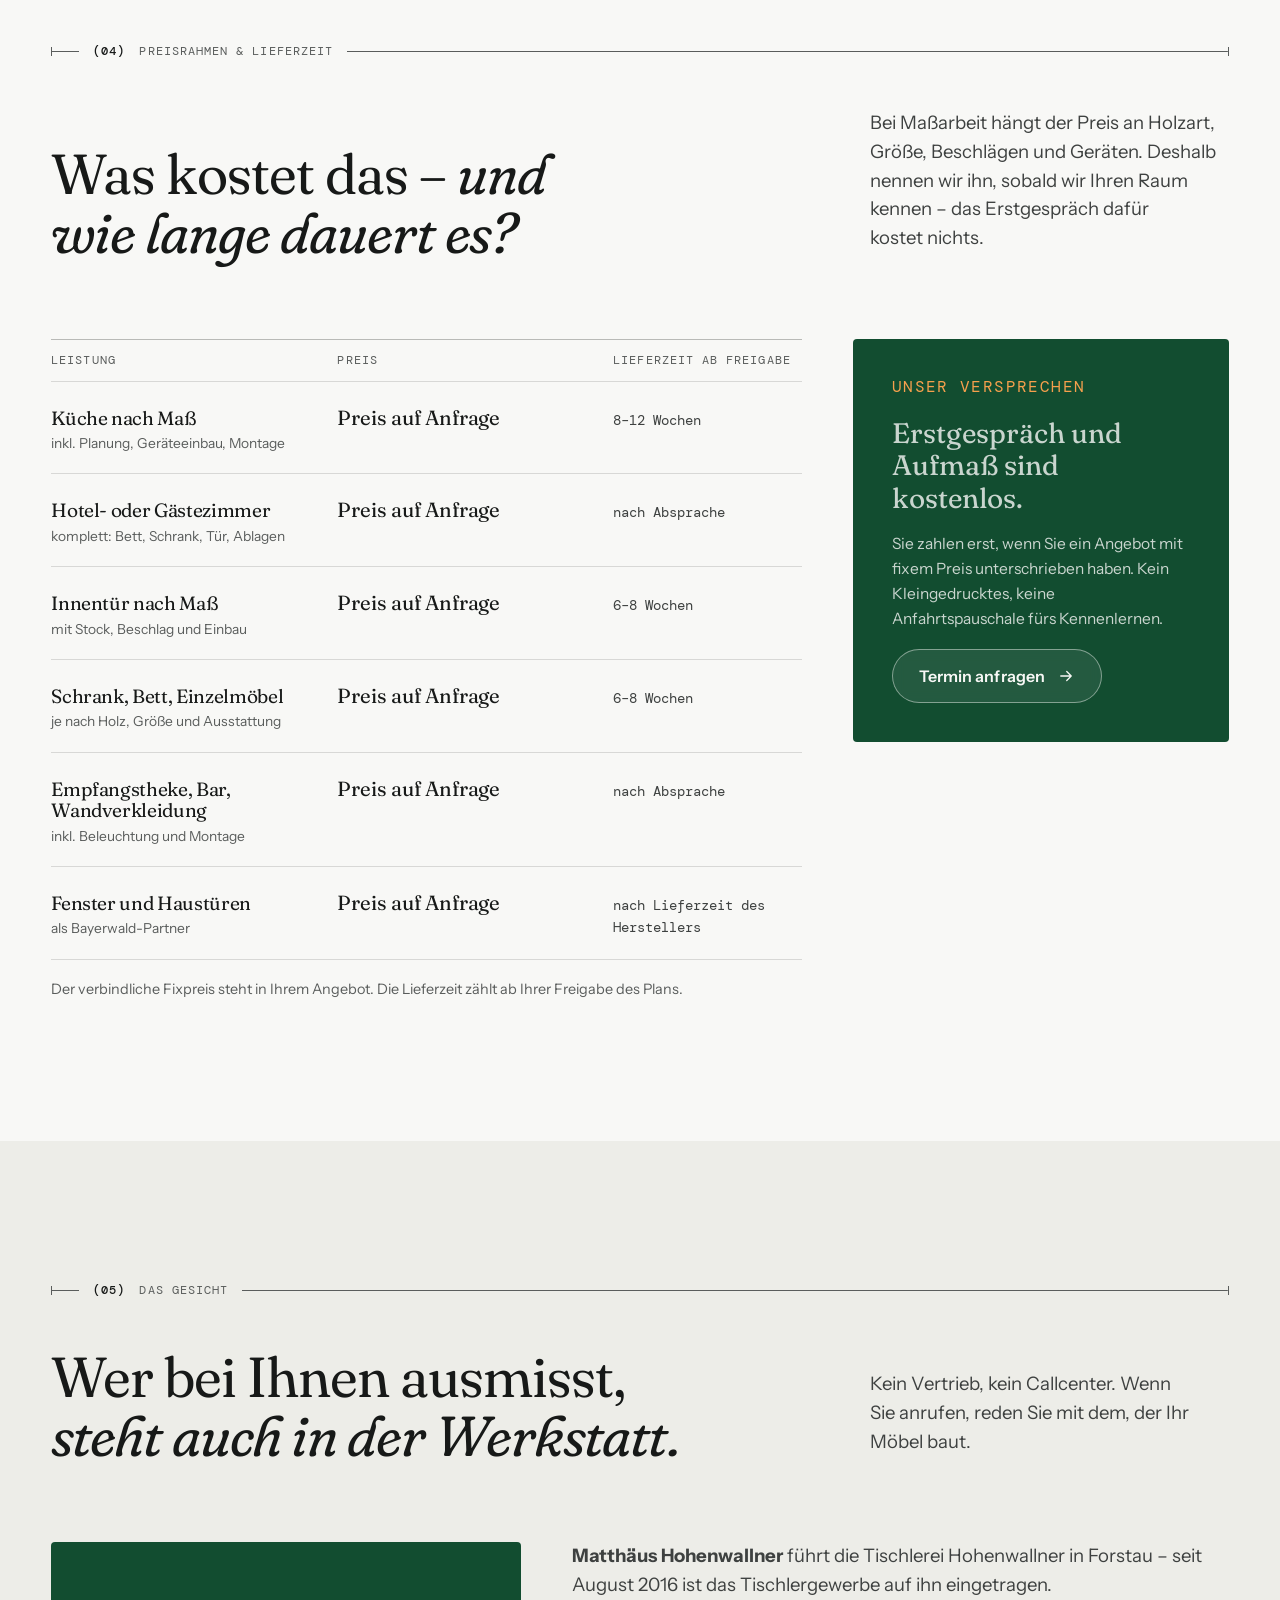
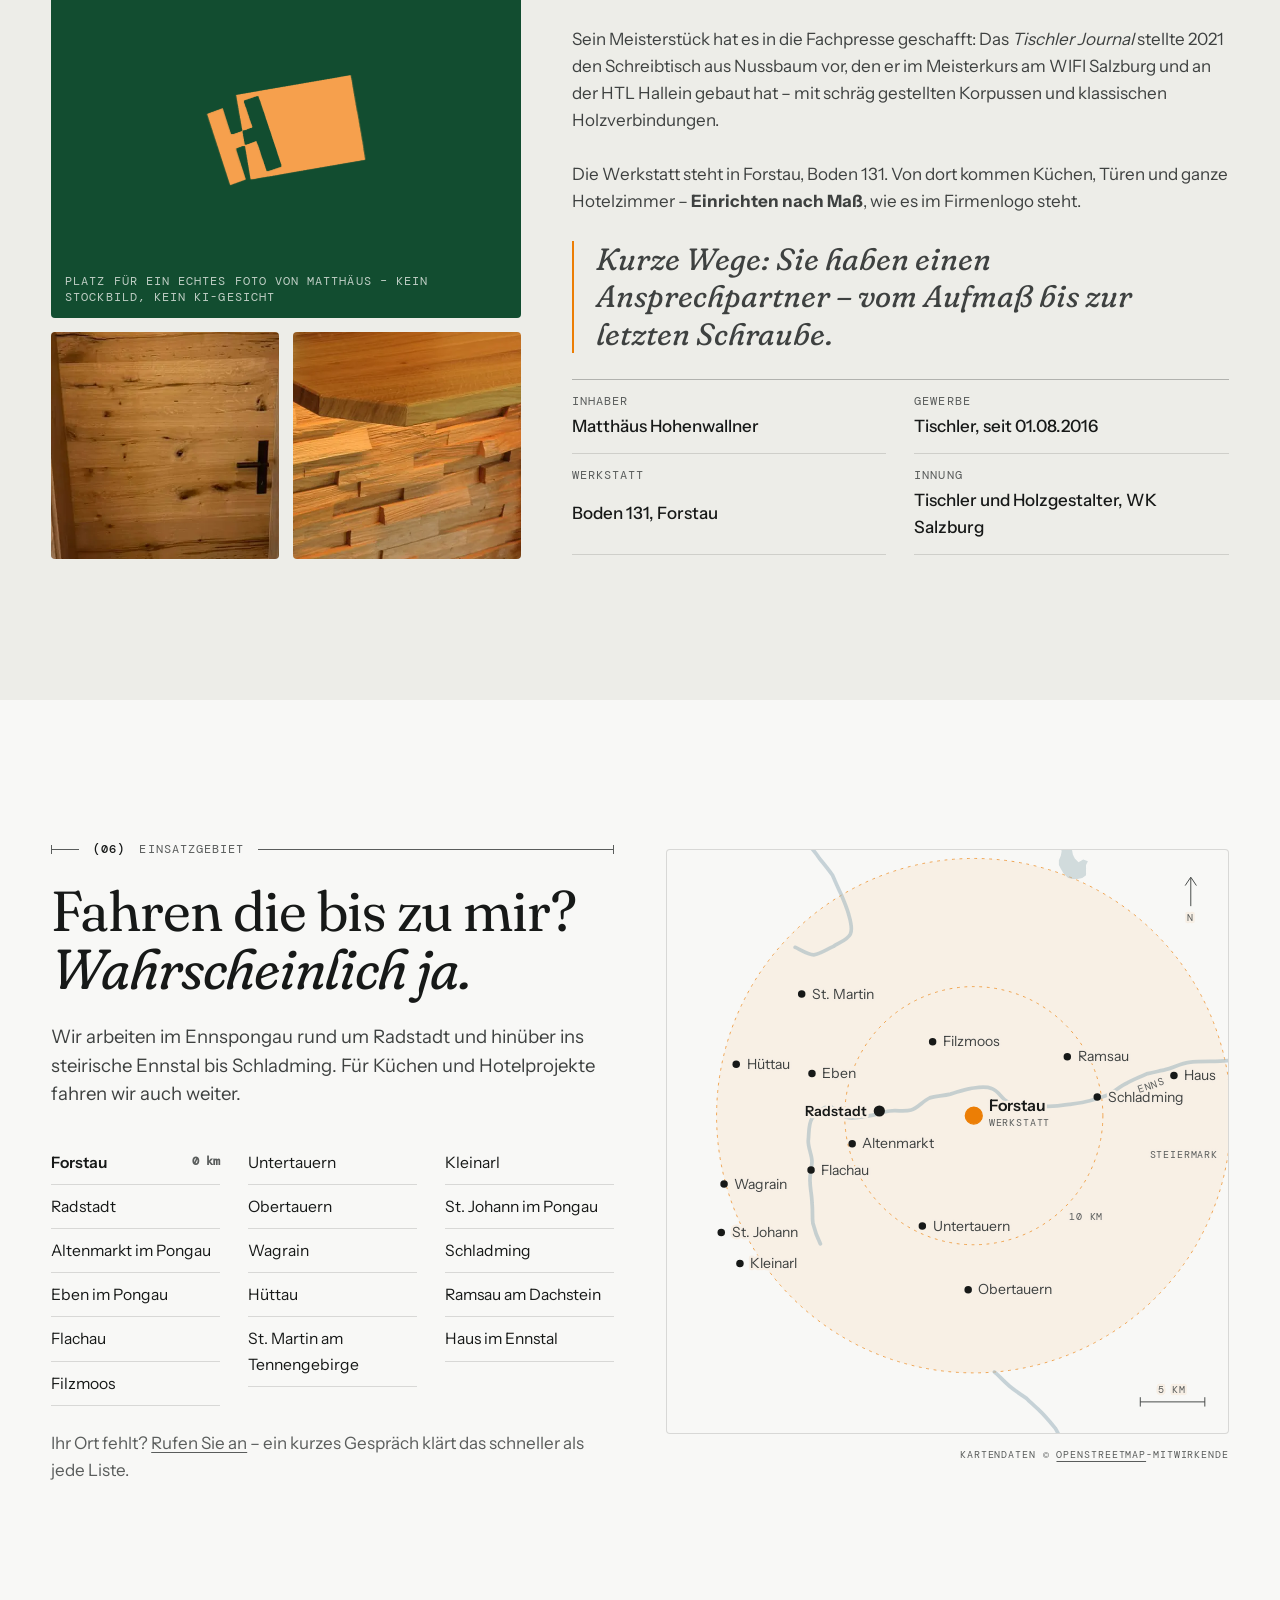
==== commit ca9be759: "Farbwelt nach Logo und Facebook-Banner (neutral, Orange, Gruen) Co-Authored-By: Claude Fable 5.1 <no" ====
--- a/index.html
+++ b/index.html
@@ -5,7 +5,7 @@
   <meta name="viewport" content="width=device-width, initial-scale=1.0, viewport-fit=cover" />
   <title>Tischlerei Hohenwallner Forstau · Möbel nach Maß</title>
   <meta name="description" content="Tischlerei Hohenwallner in Forstau bei Radstadt: Küchen, Innentüren, Hotel- und Gästezimmer, Fenster – Einrichten nach Maß. Tel. 0664 7838974" />
-  <meta name="theme-color" content="#0E1813" />
+  <meta name="theme-color" content="#191B1A" />
   <meta name="robots" content="noindex, nofollow" />
   <meta name="format-detection" content="telephone=no" />
   <meta property="og:type" content="website" />
@@ -829,7 +829,7 @@
     window.SITE = {"formEndpoint": "", "hours": {"1": [[420, 1020]], "2": [[420, 1020]], "3": [[420, 1020]], "4": [[420, 1020]], "5": [[420, 720]], "6": [], "0": []}};
     window.SCRUB_SECTIONS = [{
       section: "#hero",
-      bg: "#0E1813",
+      bg: "#191B1A",
       poster: "assets/img/hero.webp",
       posterSmall: "assets/img/hero-portrait.webp",   /* Hochformat: gleicher Ausschnitt wie frames/hero-m */
       posterFocus: [0.28, 0.47],
--- a/assets/css/theme.css
+++ b/assets/css/theme.css
@@ -1,24 +1,24 @@
 /* Farbwelt dieses Kunden – erzeugt von bauen.py aus kunde.json (theme). Nicht von Hand ändern. */
 :root {
-  --paper: #EEF4F1;
-  --paper-2: #DFEAE5;
-  --paper-3: #CFDDD6;
-  --white: #FBFDFC;
-  --night: #0E1813;
-  --night-2: #15231C;
-  --ink: #121F18;
-  --ink-2: #364A40;
-  --oak: #E0873E;
+  --paper: #F8F8F6;
+  --paper-2: #EDEDE8;
+  --paper-3: #E0E0D9;
+  --white: #FCFCFC;
+  --night: #191B1A;
+  --night-2: #222423;
+  --ink: #171918;
+  --ink-2: #3E4140;
+  --oak: #EC7E05;
   --water: #9FB5BD;
-  --muted: #51675C;
-  --brand: #145233;
-  --oak-deep: #AC5D1C;
-  --oak-deeper: #924F18;
-  --oak-light: #E2AE83;
-  --map-halo: #EDECE4;
-  --paper-rgb: 238,244,241;
-  --ink-rgb: 18,31,24;
-  --night-rgb: 14,24,19;
-  --oak-rgb: 224,135,62;
-  --oak-light-rgb: 226,174,131;
+  --muted: #5A5D5C;
+  --brand: #124D30;
+  --oak-deep: #BC5800;
+  --oak-deeper: #9E4A00;
+  --oak-light: #F6A04D;
+  --map-halo: #F7EFE5;
+  --paper-rgb: 248,248,246;
+  --ink-rgb: 23,25,24;
+  --night-rgb: 25,27,26;
+  --oak-rgb: 236,126,5;
+  --oak-light-rgb: 246,160,77;
 }
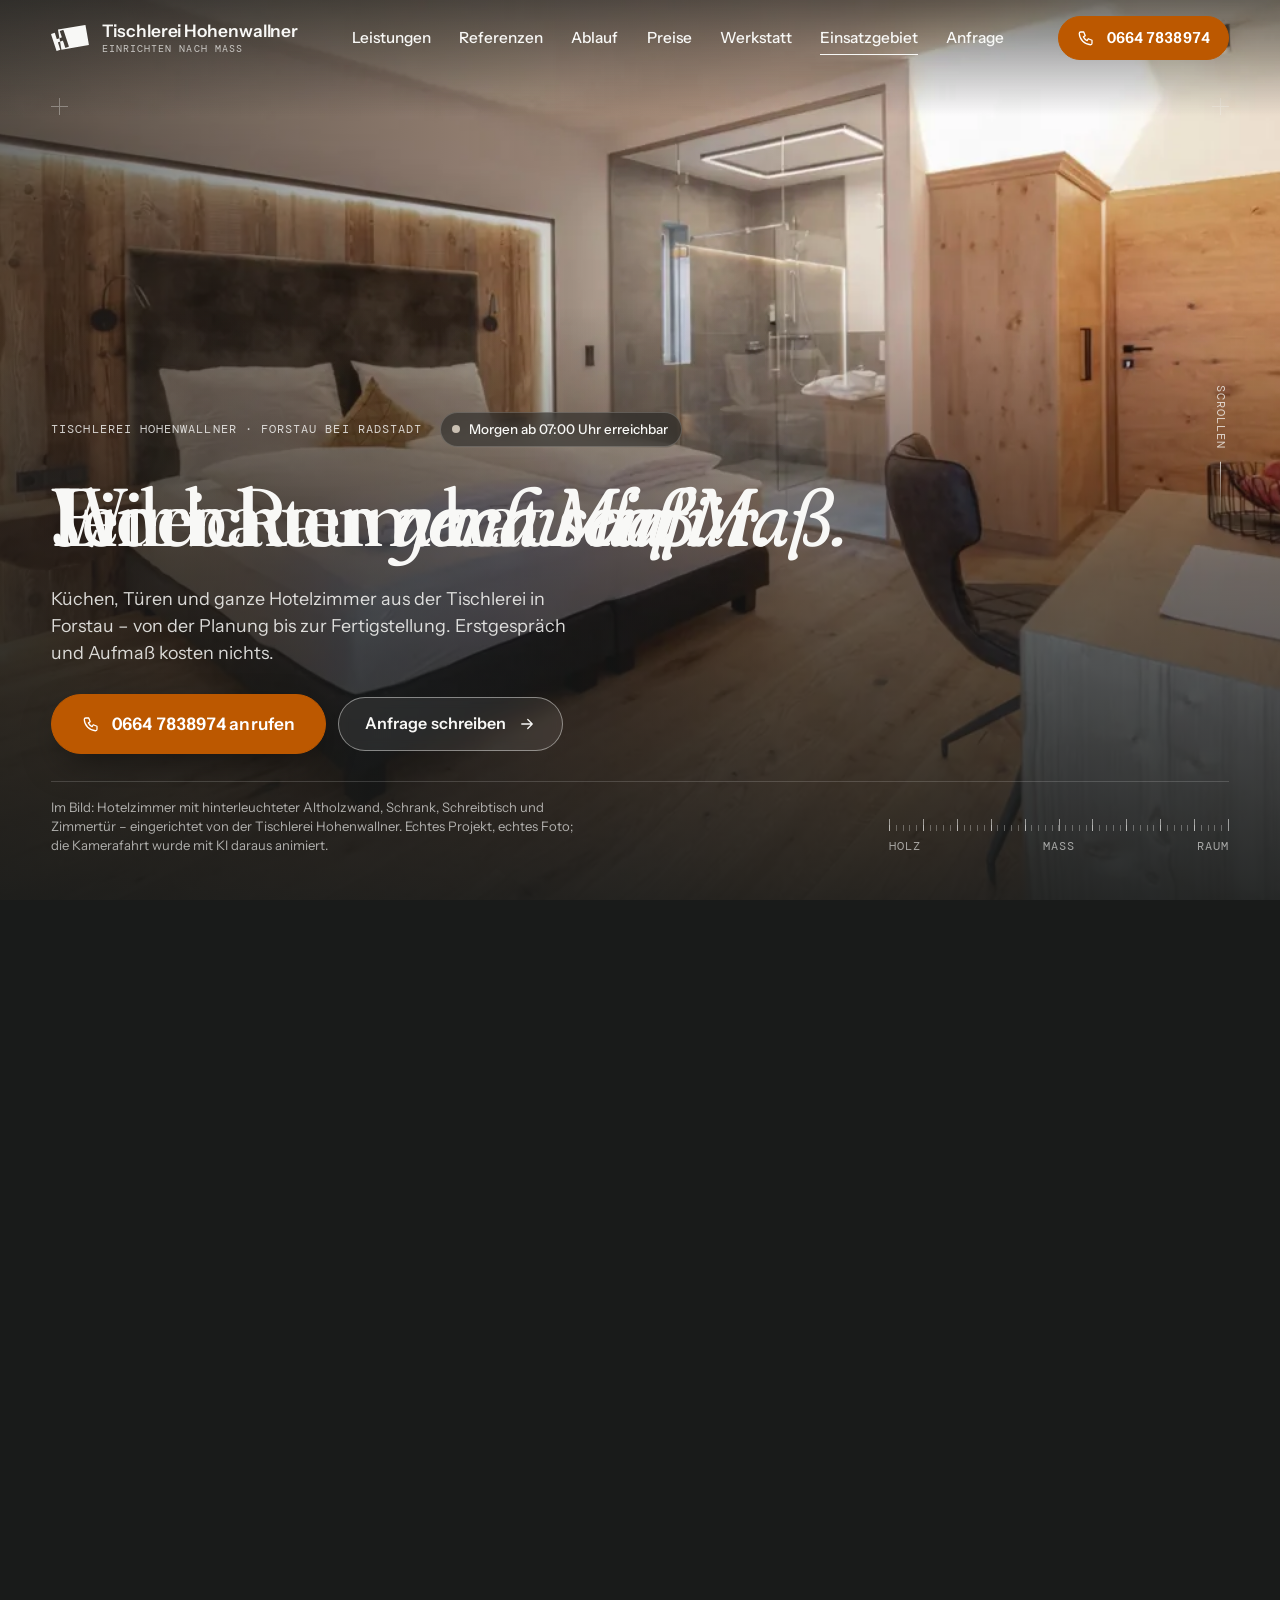
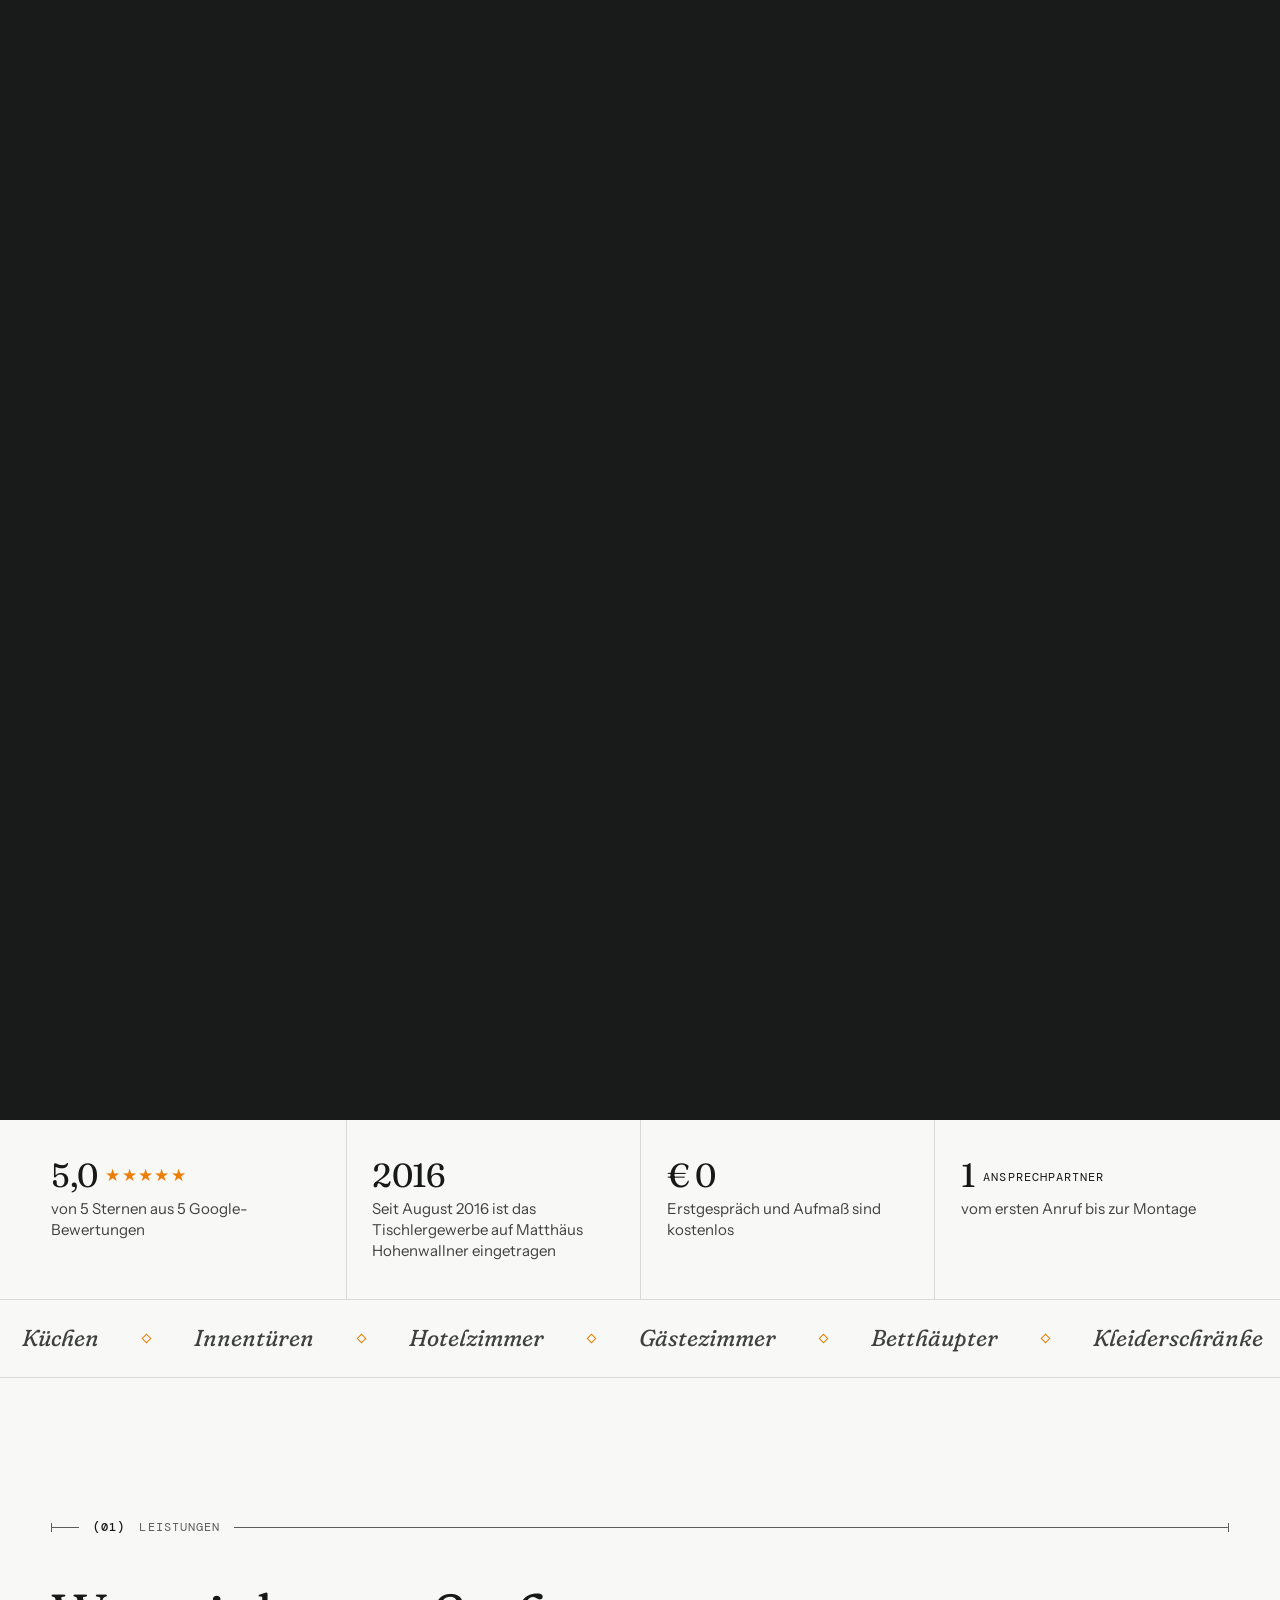
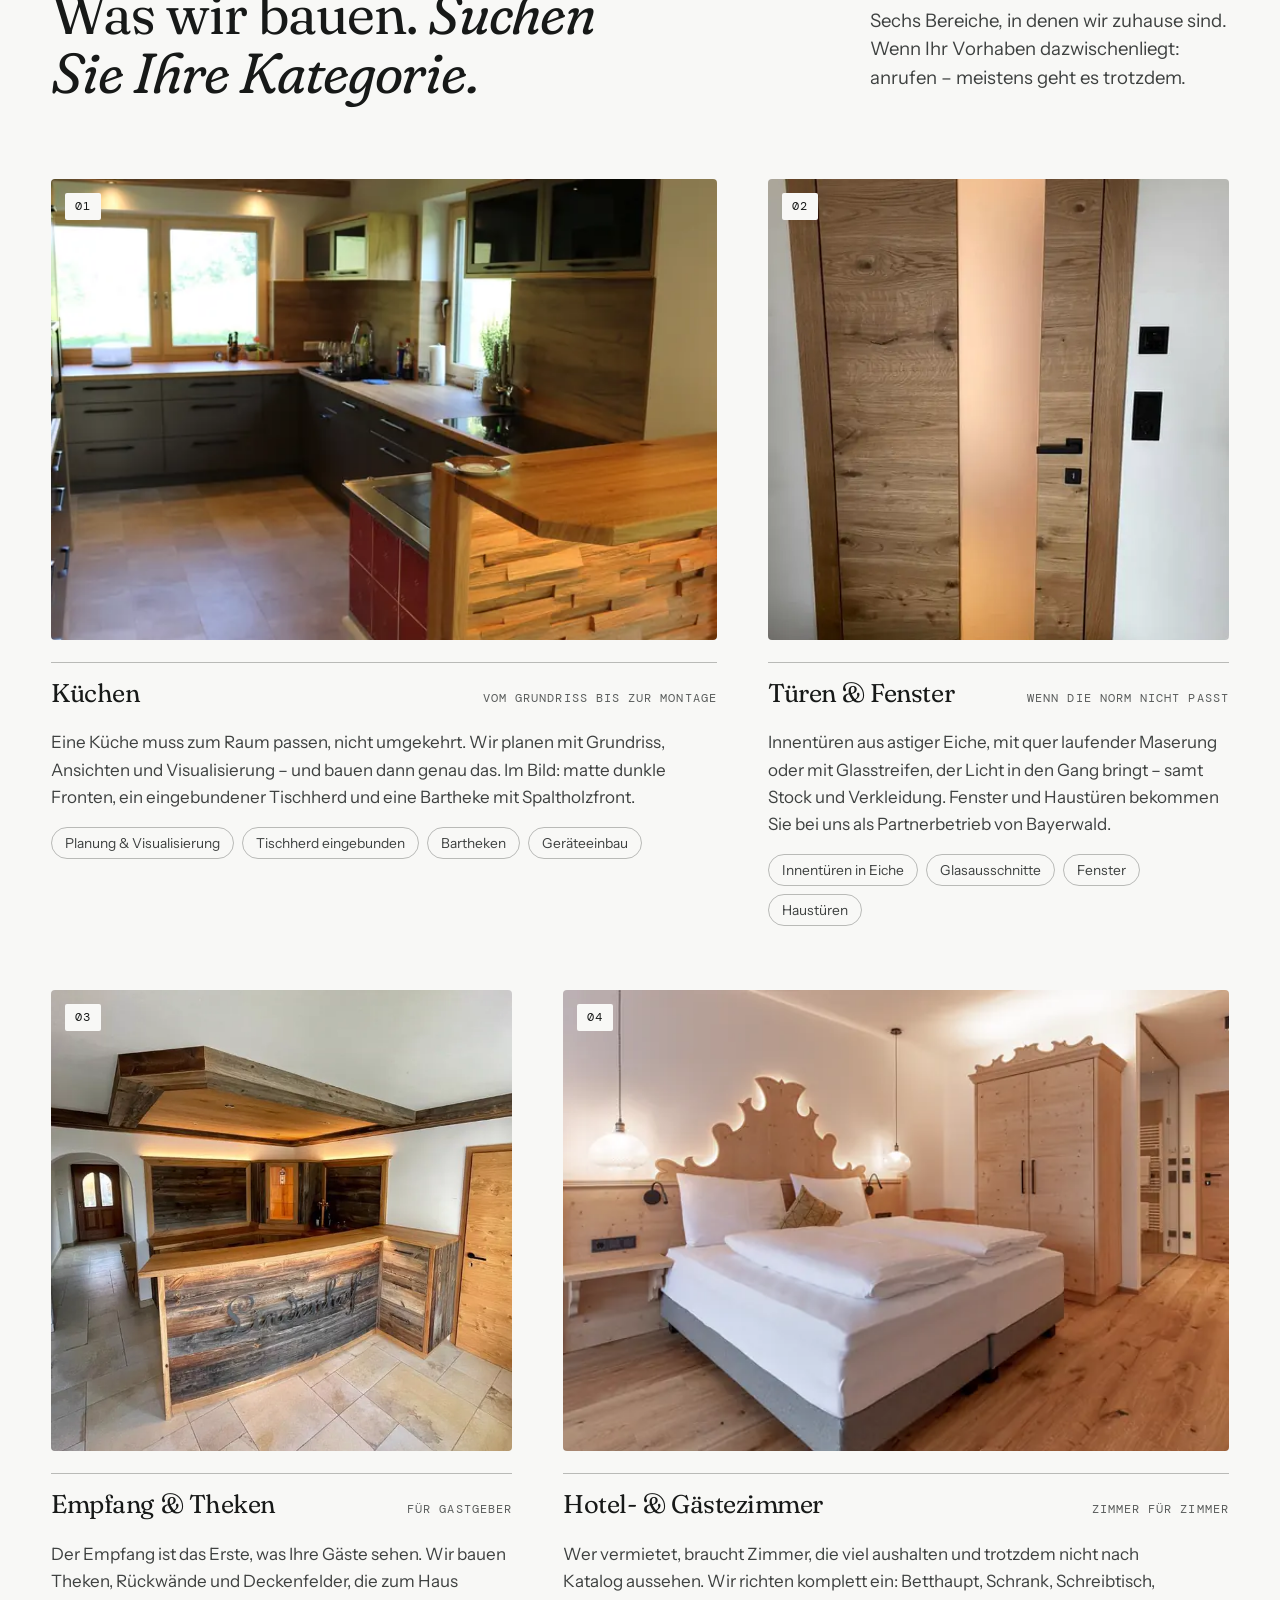
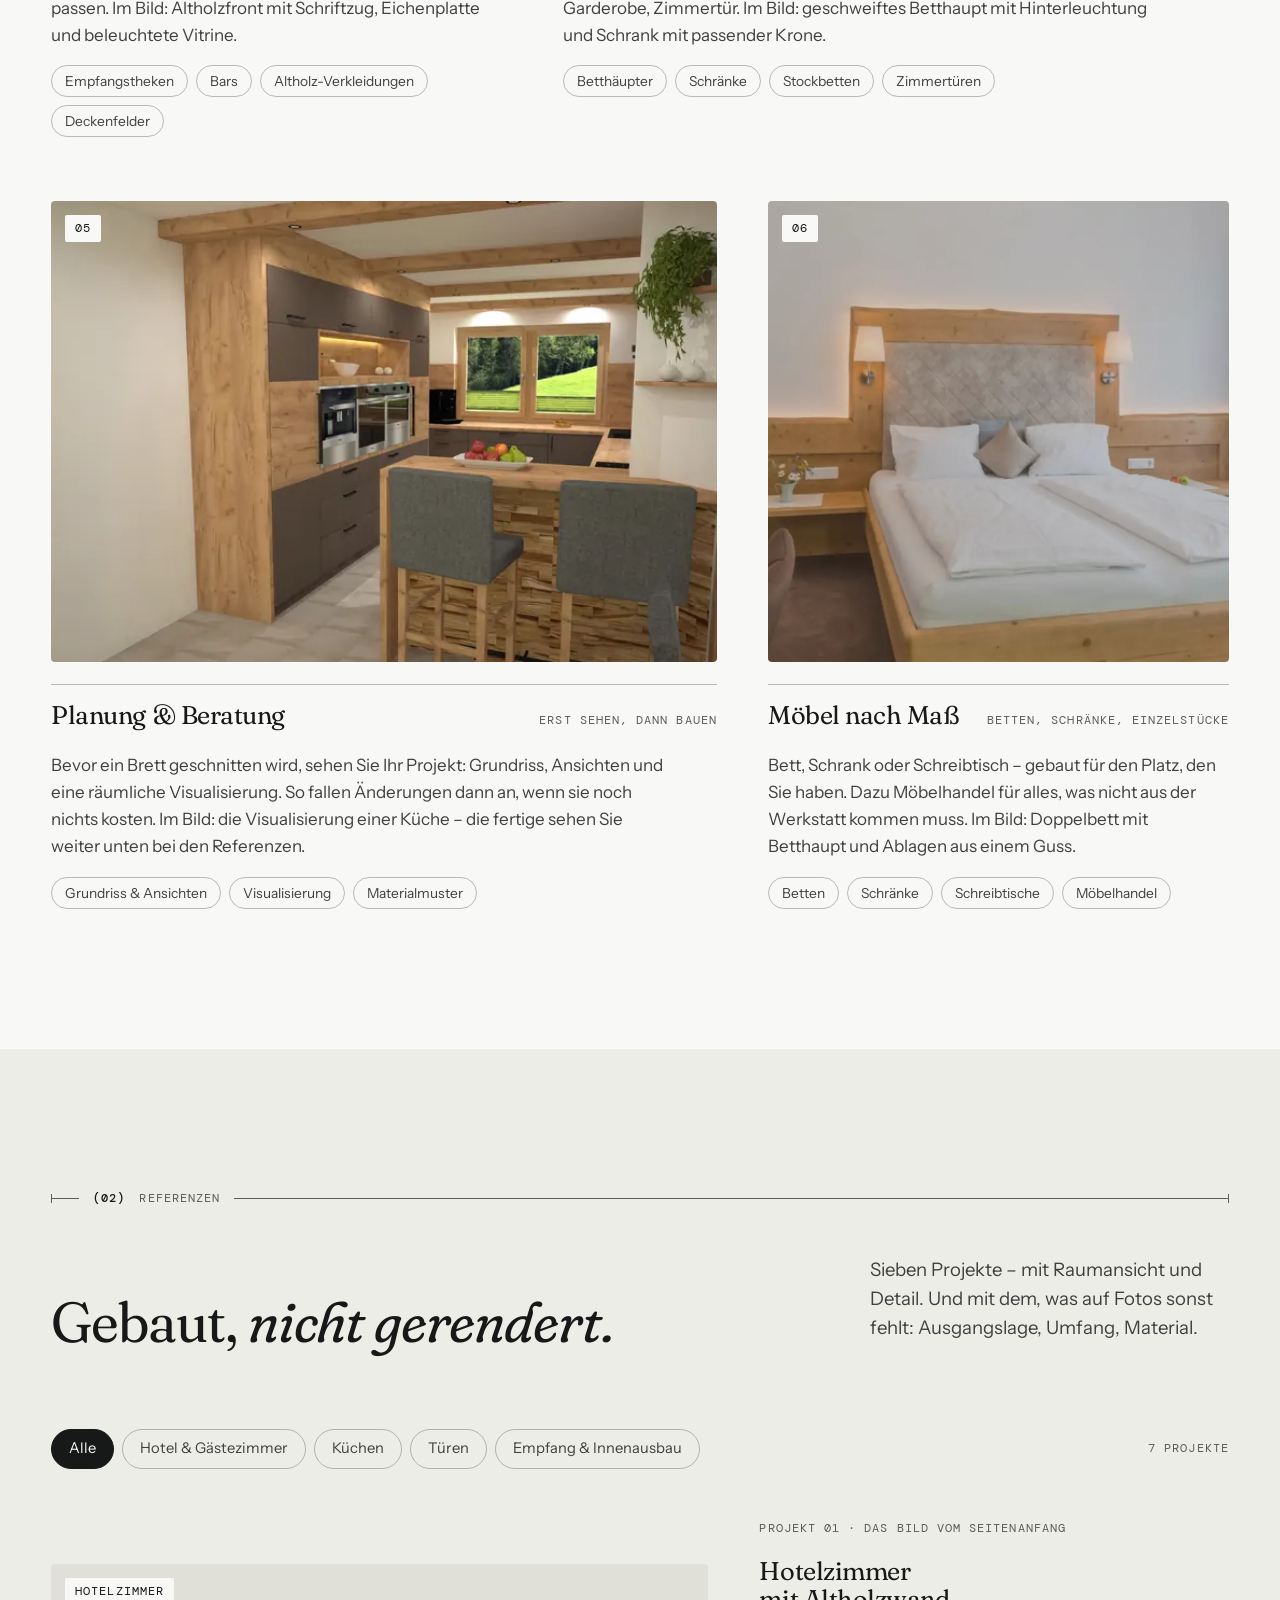
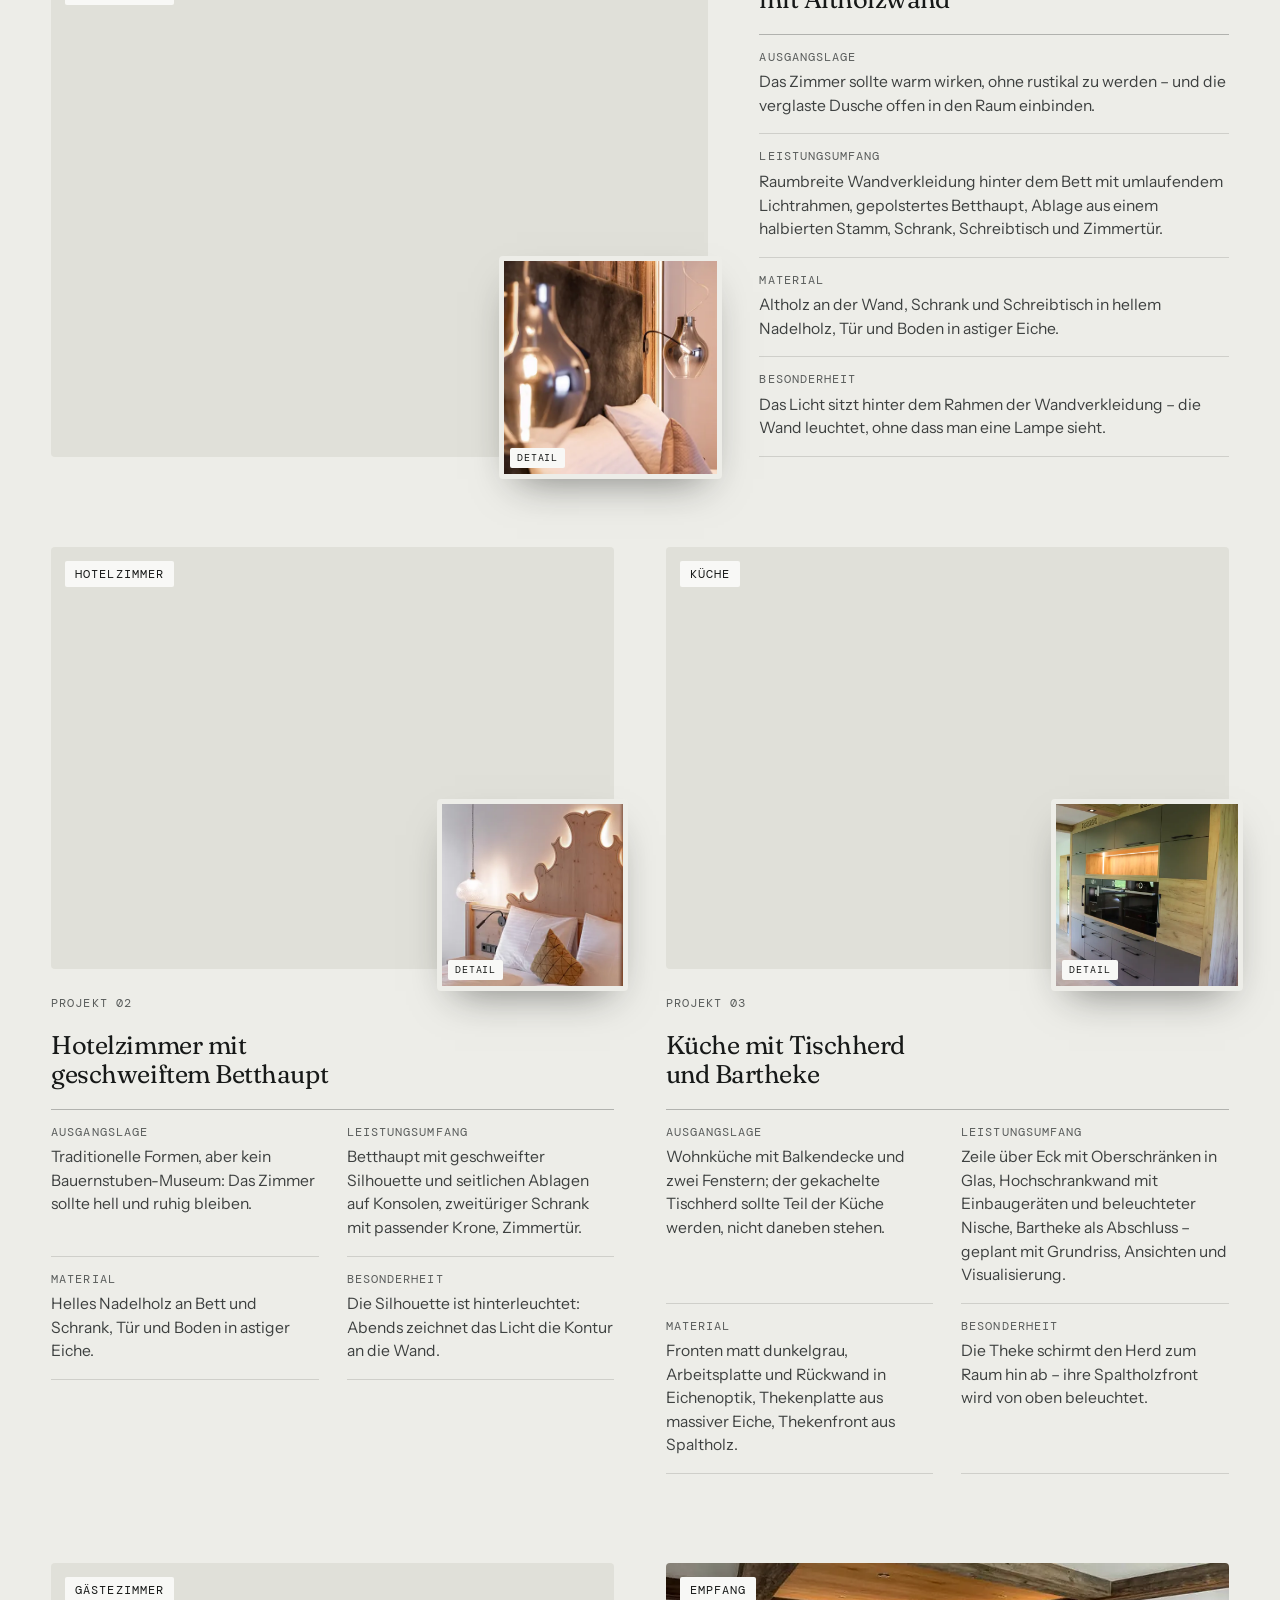
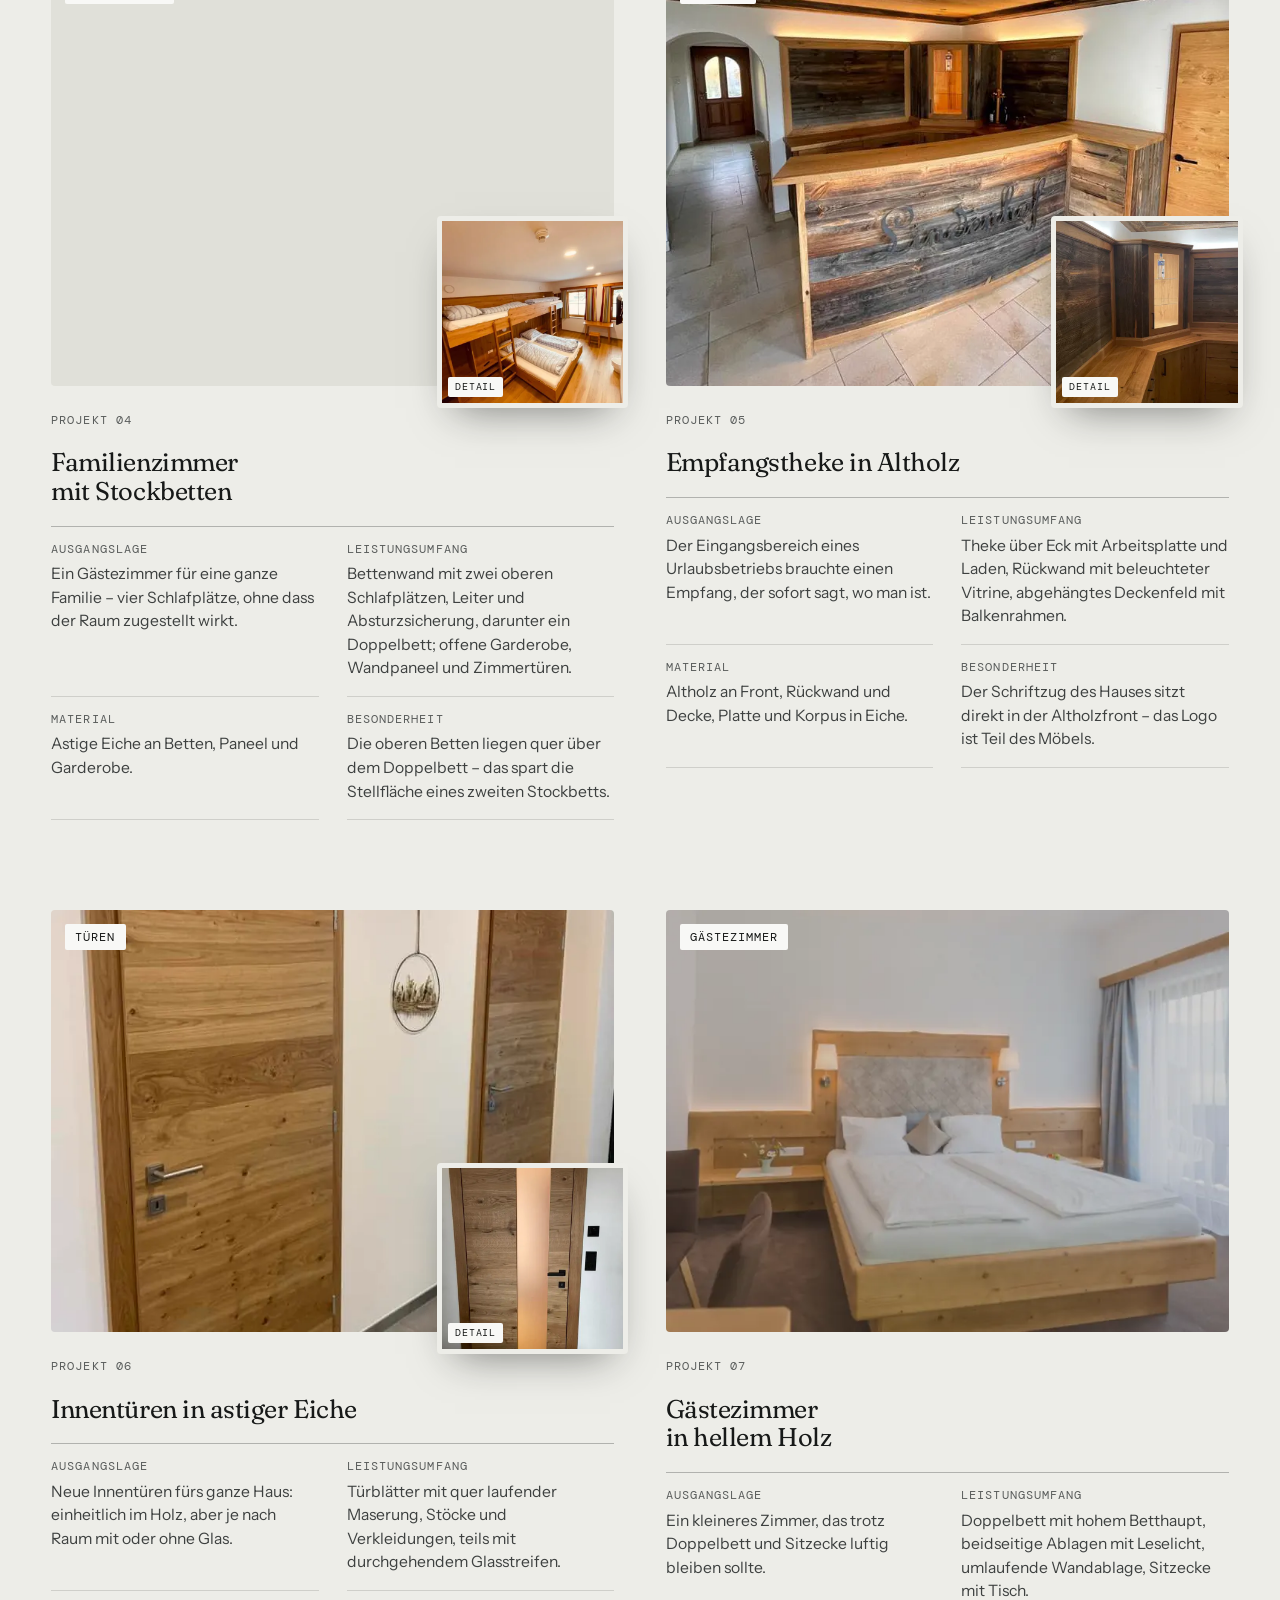
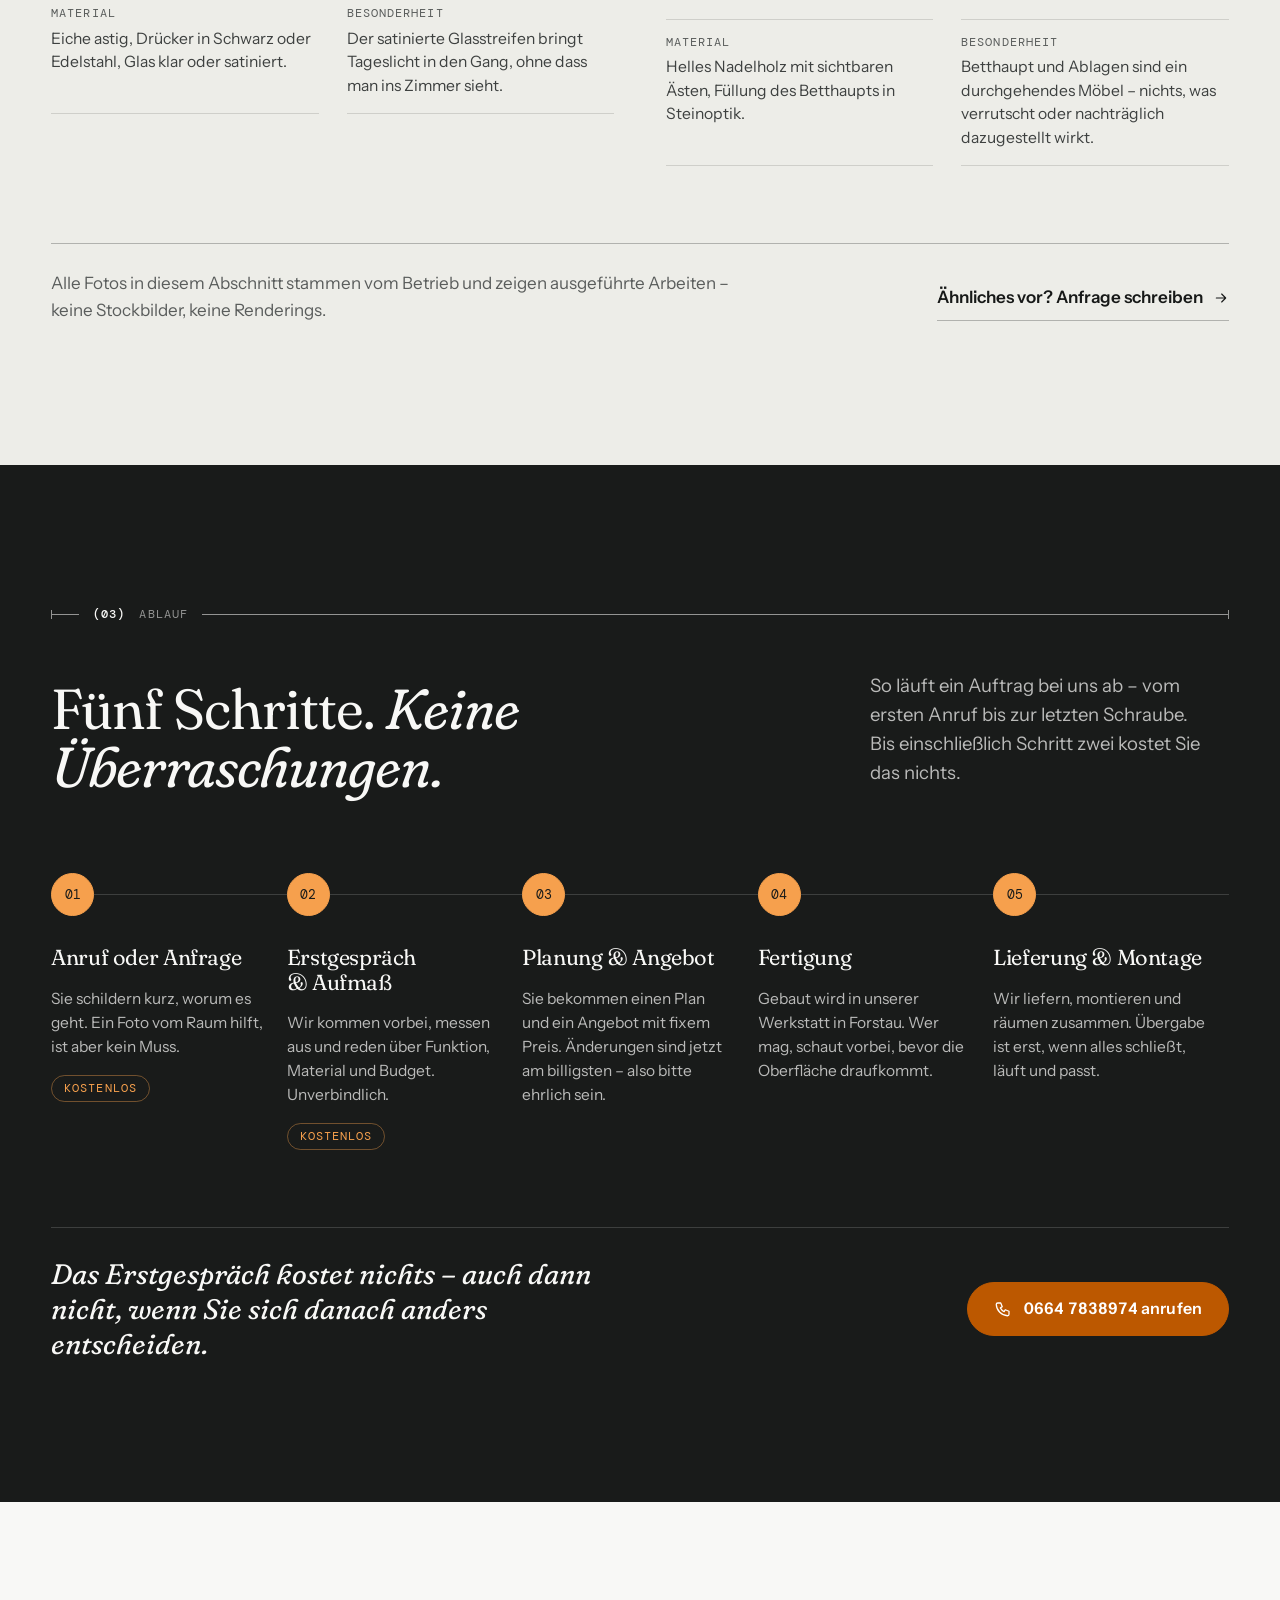
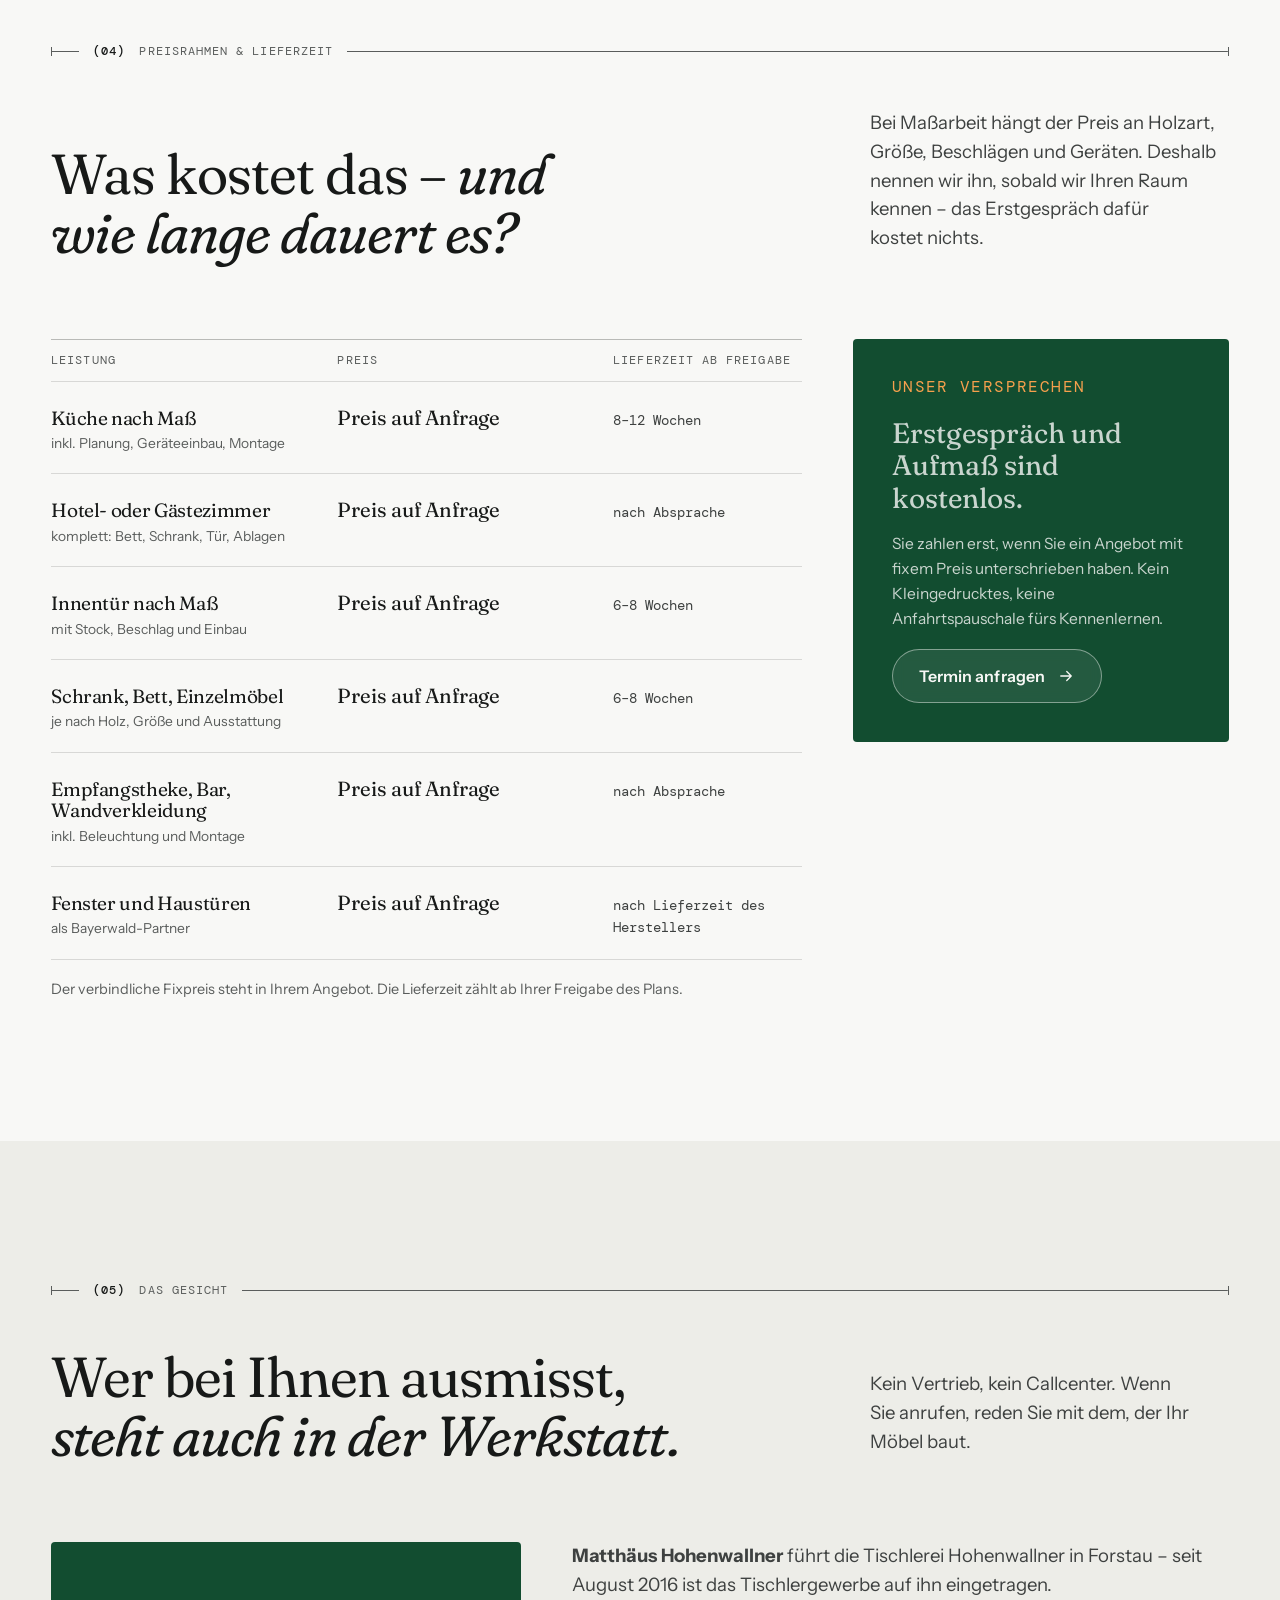
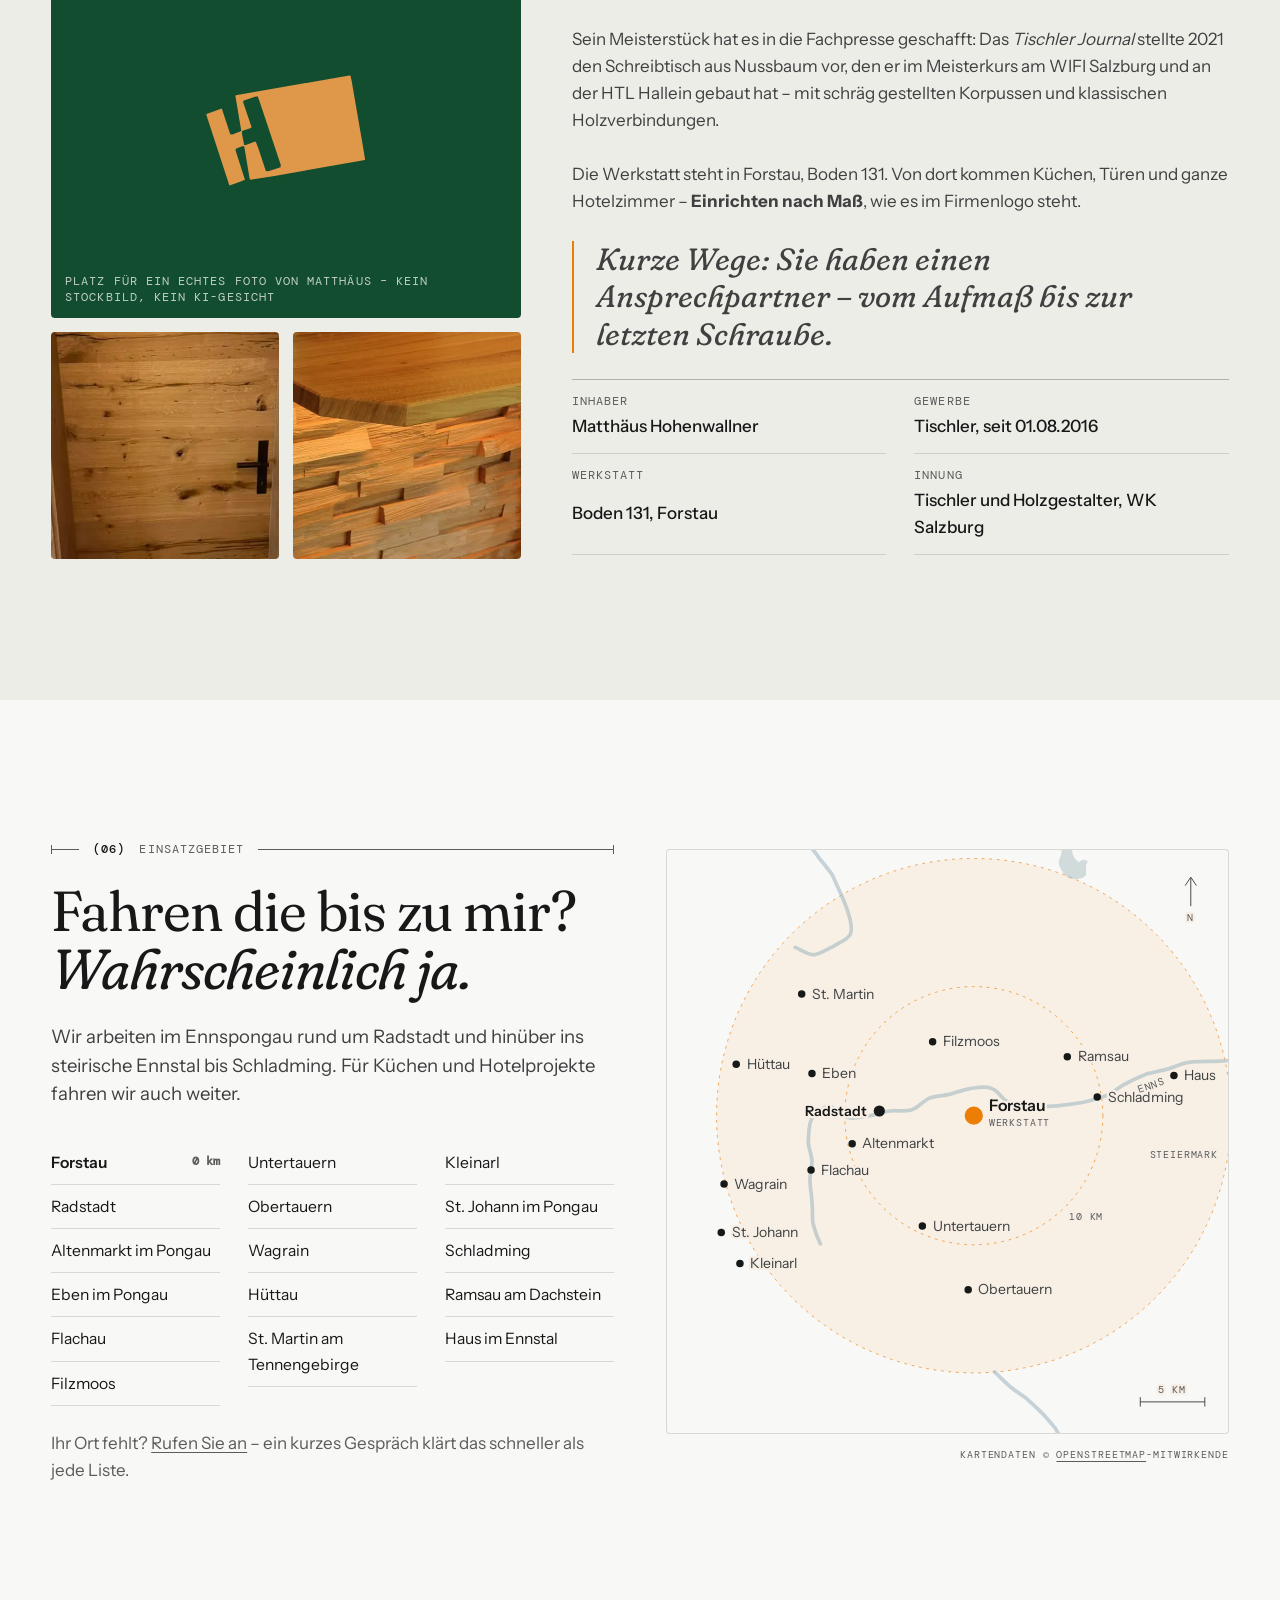
==== commit 0118ee84: "Echtes H-Signet als Vektor (Logo und Tab-Icon), Bewertungs-Label korrigiert Co-Authored-By: Claude F" ====
--- a/index.html
+++ b/index.html
@@ -99,14 +99,14 @@
     <symbol id="i-phone" viewBox="0 0 24 24" fill="none" stroke="currentColor" stroke-width="1.7" stroke-linecap="round" stroke-linejoin="round"><path d="M5 4h4l2 5-2.5 1.5a11 11 0 0 0 5 5L15 13l5 2v4a2 2 0 0 1-2 2A16 16 0 0 1 3 6a2 2 0 0 1 2-2Z"/></symbol>
     <symbol id="i-arrow" viewBox="0 0 24 24" fill="none" stroke="currentColor" stroke-width="1.7" stroke-linecap="round" stroke-linejoin="round"><path d="M5 12h14M13 6l6 6-6 6"/></symbol>
     <symbol id="i-upload" viewBox="0 0 24 24" fill="none" stroke="currentColor" stroke-width="1.6" stroke-linecap="round" stroke-linejoin="round"><rect x="3" y="4" width="18" height="16" rx="2"/><circle cx="8.5" cy="9.5" r="1.6"/><path d="m21 15-4.5-4.5L7 20"/></symbol>
-    
+    <symbol id="logo" viewBox="0 0 640 445"><path d="M575.1 1.8L579.8 3.1L584.1 22.9L628.9 282.7L637.9 337.1L637.3 341.4L274.7 405.0L177.3 420.3L174.4 412.5L153.6 288.1L152.1 286.2L145.0 286.2L119.4 295.6L118.7 302.5L156.2 420.1L134.2 429.5L93.8 442.8L6.1 174.6L1.7 160.7L2.2 156.8L63.3 134.7L97.3 237.9L105.9 238.4L141.6 224.9L117.9 83.9L119.4 80.8ZM199.7 86.1L149.3 103.7L149.7 111.8L182.9 209.6L177.3 213.7L144.5 224.7L144.4 235.6L153.0 281.0L159.8 281.0L194.3 267.9L199.5 267.9L210.3 294.4L240.0 385.5L250.0 386.1L299.0 369.8L300.0 361.3L215.0 106.4L207.7 86.6Z"/></symbol>
   </svg>
 
   <!-- ========== Navigation + Sofortkontakt ========== -->
   <header class="nav" id="top">
     <div class="wrap nav__in">
       <a class="brand" href="#hero" aria-label="Tischlerei Hohenwallner – zum Seitenanfang">
-        <span class="logo-mask" style="--logo-url:url('assets/logo/logo.png');" aria-hidden="true"></span>
+        <svg viewBox="0 0 640 445" aria-hidden="true"><use href="#logo" /></svg>
         <span class="brand__txt">
           <span class="brand__name">Tischlerei Hohenwallner</span>
           <span class="brand__tag">Einrichten nach Maß</span>
@@ -536,7 +536,7 @@
         <div class="face">
           <div class="face__media reveal">
             <figure class="portrait">
-              <span class="logo-mask" style="--logo-url:url('assets/logo/logo.png');width:34%;height:auto;aspect-ratio:1" aria-hidden="true"></span>
+              <svg viewBox="0 0 640 445" aria-hidden="true"><use href="#logo" /></svg>
               <figcaption class="mono">Platz für ein echtes Foto von Matthäus – kein Stockbild, kein KI-Gesicht</figcaption>
             </figure>
             <div class="tile"><img src="assets/img/material-eiche-sm.webp" width="720" height="404" alt="Türblatt aus stark astiger Eiche mit Rissen und quer laufender Maserung, rechts ein schwarzer Stangengriff" loading="lazy" decoding="async" /></div>
@@ -655,7 +655,7 @@
         <div class="rev-grid rev-grid--1">
           <figure class="rev reveal">
             <blockquote>Bester Tischler!</blockquote>
-            <footer><b>Franz S.</b><span class="mono">Google-Rezension · Google-Rezension</span><span class="stars" aria-hidden="true">★★★★★</span></footer>
+            <footer><b>Franz S.</b><span class="mono">5 von 5 Sternen · Google-Rezension</span><span class="stars" aria-hidden="true">★★★★★</span></footer>
           </figure>
         </div>
 
@@ -781,7 +781,7 @@
     <div class="wrap">
       <div class="foot__top">
         <div class="foot__brand">
-          <span class="logo-mask" style="--logo-url:url('assets/logo/logo.png');width:64px;height:64px;color:var(--oak-light)" aria-hidden="true"></span>
+          <svg viewBox="0 0 640 445" aria-hidden="true"><use href="#logo" /></svg>
           <p>Tischlerei Hohenwallner. Einrichten nach Maß.</p>
         </div>
         <div>
